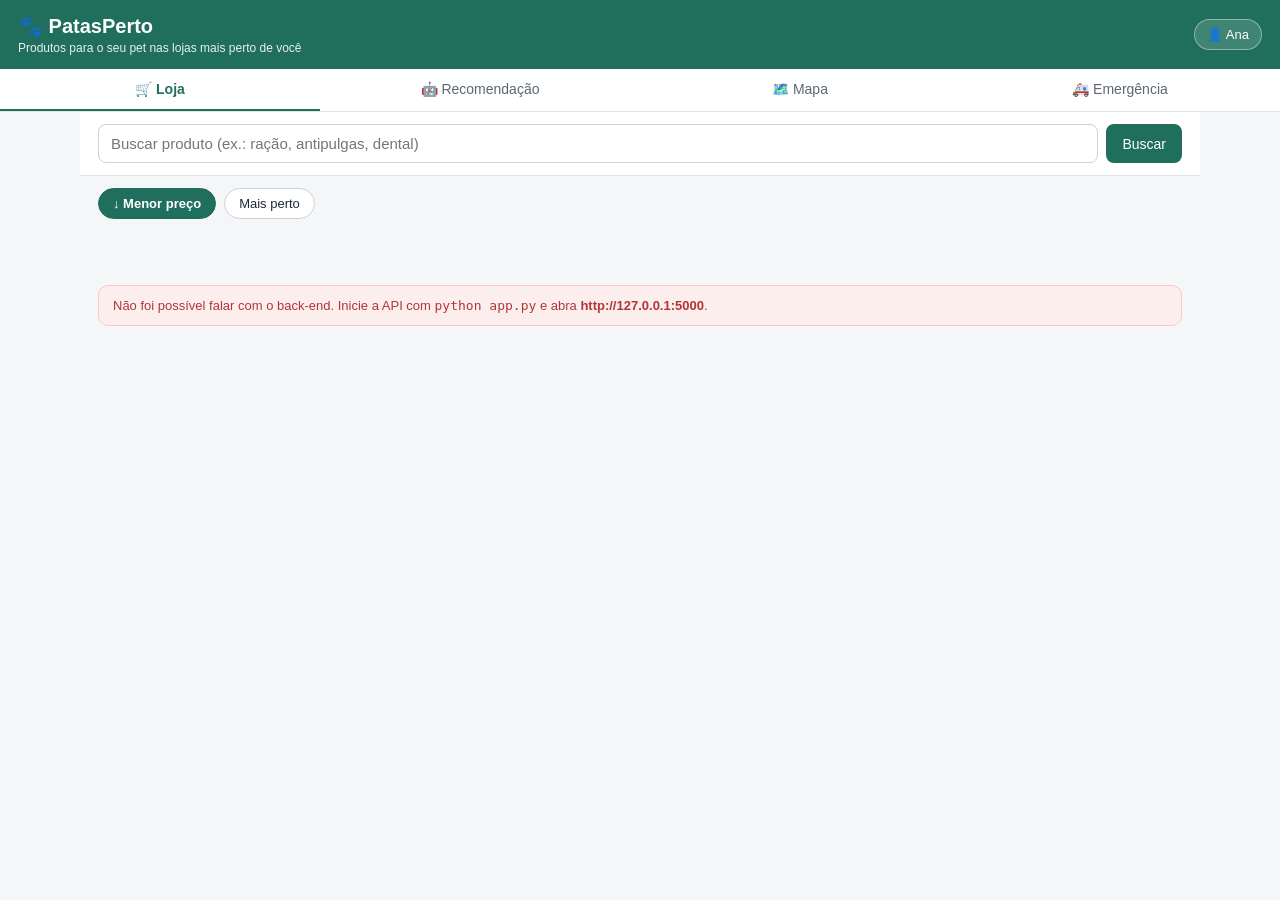
==== static/index.html @ 3a2a1484 "My First Commit" ====
<!DOCTYPE html>
<html lang="pt-BR">
<head>
<meta charset="UTF-8">
<meta name="viewport" content="width=device-width, initial-scale=1.0">
<title>PatasPerto — marketplace de produtos pet</title>
<link rel="stylesheet" href="/static/vendor/leaflet/leaflet.css">
<link rel="stylesheet" href="/static/style.css">
</head>
<body>
<header>
  <div class="header-linha">
    <div>
      <h1 id="logo">🐾 PatasPerto</h1>
      <p>Produtos para o seu pet nas lojas mais perto de você</p>
    </div>
    <button id="btConta" class="conta" title="Minha conta">👤 <span id="contaNome">Perfil</span></button>
  </div>
</header>

<nav class="secoes">
  <button id="navLoja" class="ativo">🛒 Loja</button>
  <button id="navRec">🤖 Recomendação</button>
  <button id="navMapa">🗺️ Mapa</button>
  <button id="navEmg">🚑 Emergência</button>
</nav>

<div id="telaLista">
  <div class="barra">
    <input id="campoBusca" type="text" placeholder="Buscar produto (ex.: ração, antipulgas, dental)" autocomplete="off">
    <button id="botaoBusca">Buscar</button>
  </div>
  <div class="filtros">
    <button class="chip ativo" data-ord="preco">↓ Menor preço</button>
    <button class="chip" data-ord="perto">Mais perto</button>
  </div>
  <p class="info" id="info">Carregando ofertas…</p>
  <div class="grade" id="grade"></div>
</div>

<div id="telaProduto"></div>
<div id="telaEmergencia"></div>
<div id="telaRecomendacao"></div>
<div id="telaPerfil"></div>
<div id="telaMapa"></div>

<div id="toast" class="toast oculto"></div>

<script src="/static/vendor/leaflet/leaflet.js"></script>
<script src="/static/app.js"></script>
</body>
</html>
---- static/vendor/leaflet/leaflet.css ----
.leaflet-image-layer,.leaflet-layer,.leaflet-marker-icon,.leaflet-marker-shadow,.leaflet-pane,.leaflet-pane>canvas,.leaflet-pane>svg,.leaflet-tile,.leaflet-tile-container,.leaflet-zoom-box{position:absolute;left:0;top:0}.leaflet-container{overflow:hidden}.leaflet-marker-icon,.leaflet-marker-shadow,.leaflet-tile{-webkit-user-select:none;-moz-user-select:none;user-select:none;-webkit-user-drag:none}.leaflet-tile::selection{background:0 0}.leaflet-safari .leaflet-tile{image-rendering:-webkit-optimize-contrast}.leaflet-safari .leaflet-tile-container{width:1600px;height:1600px;-webkit-transform-origin:0 0}.leaflet-marker-icon,.leaflet-marker-shadow{display:block}.leaflet-container .leaflet-overlay-pane svg{max-width:none!important;max-height:none!important}.leaflet-container .leaflet-marker-pane img,.leaflet-container .leaflet-shadow-pane img,.leaflet-container .leaflet-tile,.leaflet-container .leaflet-tile-pane img,.leaflet-container img.leaflet-image-layer{max-width:none!important;max-height:none!important;width:auto;padding:0}.leaflet-container img.leaflet-tile{mix-blend-mode:plus-lighter}.leaflet-container.leaflet-touch-zoom{-ms-touch-action:pan-x pan-y;touch-action:pan-x pan-y}.leaflet-container.leaflet-touch-drag{-ms-touch-action:pinch-zoom;touch-action:none;touch-action:pinch-zoom}.leaflet-container.leaflet-touch-drag.leaflet-touch-zoom{-ms-touch-action:none;touch-action:none}.leaflet-container{-webkit-tap-highlight-color:transparent}.leaflet-container a{-webkit-tap-highlight-color:rgba(51,181,229,.4)}.leaflet-tile{filter:inherit;visibility:hidden}.leaflet-tile-loaded{visibility:inherit}.leaflet-zoom-box{width:0;height:0;-moz-box-sizing:border-box;box-sizing:border-box;z-index:800}.leaflet-overlay-pane svg{-moz-user-select:none}.leaflet-pane{z-index:400}.leaflet-tile-pane{z-index:200}.leaflet-overlay-pane{z-index:400}.leaflet-shadow-pane{z-index:500}.leaflet-marker-pane{z-index:600}.leaflet-tooltip-pane{z-index:650}.leaflet-popup-pane{z-index:700}.leaflet-map-pane canvas{z-index:100}.leaflet-map-pane svg{z-index:200}.leaflet-vml-shape{width:1px;height:1px}.lvml{behavior:url(#default#VML);display:inline-block;position:absolute}.leaflet-control{position:relative;z-index:800;pointer-events:visiblePainted;pointer-events:auto}.leaflet-bottom,.leaflet-top{position:absolute;z-index:1000;pointer-events:none}.leaflet-top{top:0}.leaflet-right{right:0}.leaflet-bottom{bottom:0}.leaflet-left{left:0}.leaflet-control{float:left;clear:both}.leaflet-right .leaflet-control{float:right}.leaflet-top .leaflet-control{margin-top:10px}.leaflet-bottom .leaflet-control{margin-bottom:10px}.leaflet-left .leaflet-control{margin-left:10px}.leaflet-right .leaflet-control{margin-right:10px}.leaflet-fade-anim .leaflet-popup{opacity:0;-webkit-transition:opacity .2s linear;-moz-transition:opacity .2s linear;transition:opacity .2s linear}.leaflet-fade-anim .leaflet-map-pane .leaflet-popup{opacity:1}.leaflet-zoom-animated{-webkit-transform-origin:0 0;-ms-transform-origin:0 0;transform-origin:0 0}svg.leaflet-zoom-animated{will-change:transform}.leaflet-zoom-anim .leaflet-zoom-animated{-webkit-transition:-webkit-transform .25s cubic-bezier(0,0,.25,1);-moz-transition:-moz-transform .25s cubic-bezier(0,0,.25,1);transition:transform .25s cubic-bezier(0,0,.25,1)}.leaflet-pan-anim .leaflet-tile,.leaflet-zoom-anim .leaflet-tile{-webkit-transition:none;-moz-transition:none;transition:none}.leaflet-zoom-anim .leaflet-zoom-hide{visibility:hidden}.leaflet-interactive{cursor:pointer}.leaflet-grab{cursor:-webkit-grab;cursor:-moz-grab;cursor:grab}.leaflet-crosshair,.leaflet-crosshair .leaflet-interactive{cursor:crosshair}.leaflet-control,.leaflet-popup-pane{cursor:auto}.leaflet-dragging .leaflet-grab,.leaflet-dragging .leaflet-grab .leaflet-interactive,.leaflet-dragging .leaflet-marker-draggable{cursor:move;cursor:-webkit-grabbing;cursor:-moz-grabbing;cursor:grabbing}.leaflet-image-layer,.leaflet-marker-icon,.leaflet-marker-shadow,.leaflet-pane>svg path,.leaflet-tile-container{pointer-events:none}.leaflet-image-layer.leaflet-interactive,.leaflet-marker-icon.leaflet-interactive,.leaflet-pane>svg path.leaflet-interactive,svg.leaflet-image-layer.leaflet-interactive path{pointer-events:visiblePainted;pointer-events:auto}.leaflet-container{background:#ddd;outline-offset:1px}.leaflet-container a{color:#0078a8}.leaflet-zoom-box{border:2px dotted #38f;background:rgba(255,255,255,.5)}.leaflet-container{font-family:"Helvetica Neue",Arial,Helvetica,sans-serif;font-size:12px;font-size:.75rem;line-height:1.5}.leaflet-bar{box-shadow:0 1px 5px rgba(0,0,0,.65);border-radius:4px}.leaflet-bar a{background-color:#fff;border-bottom:1px solid #ccc;width:26px;height:26px;line-height:26px;display:block;text-align:center;text-decoration:none;color:#000}.leaflet-bar a,.leaflet-control-layers-toggle{background-position:50% 50%;background-repeat:no-repeat;display:block}.leaflet-bar a:focus,.leaflet-bar a:hover{background-color:#f4f4f4}.leaflet-bar a:first-child{border-top-left-radius:4px;border-top-right-radius:4px}.leaflet-bar a:last-child{border-bottom-left-radius:4px;border-bottom-right-radius:4px;border-bottom:none}.leaflet-bar a.leaflet-disabled{cursor:default;background-color:#f4f4f4;color:#bbb}.leaflet-touch .leaflet-bar a{width:30px;height:30px;line-height:30px}.leaflet-touch .leaflet-bar a:first-child{border-top-left-radius:2px;border-top-right-radius:2px}.leaflet-touch .leaflet-bar a:last-child{border-bottom-left-radius:2px;border-bottom-right-radius:2px}.leaflet-control-zoom-in,.leaflet-control-zoom-out{font:bold 18px 'Lucida Console',Monaco,monospace;text-indent:1px}.leaflet-touch .leaflet-control-zoom-in,.leaflet-touch .leaflet-control-zoom-out{font-size:22px}.leaflet-control-layers{box-shadow:0 1px 5px rgba(0,0,0,.4);background:#fff;border-radius:5px}.leaflet-control-layers-toggle{background-image:url(images/layers.png);width:36px;height:36px}.leaflet-retina .leaflet-control-layers-toggle{background-image:url(images/layers-2x.png);background-size:26px 26px}.leaflet-touch .leaflet-control-layers-toggle{width:44px;height:44px}.leaflet-control-layers .leaflet-control-layers-list,.leaflet-control-layers-expanded .leaflet-control-layers-toggle{display:none}.leaflet-control-layers-expanded .leaflet-control-layers-list{display:block;position:relative}.leaflet-control-layers-expanded{padding:6px 10px 6px 6px;color:#333;background:#fff}.leaflet-control-layers-scrollbar{overflow-y:scroll;overflow-x:hidden;padding-right:5px}.leaflet-control-layers-selector{margin-top:2px;position:relative;top:1px}.leaflet-control-layers label{display:block;font-size:13px;font-size:1.08333em}.leaflet-control-layers-separator{height:0;border-top:1px solid #ddd;margin:5px -10px 5px -6px}.leaflet-default-icon-path{background-image:url(images/marker-icon.png)}.leaflet-container .leaflet-control-attribution{background:#fff;background:rgba(255,255,255,.8);margin:0}.leaflet-control-attribution,.leaflet-control-scale-line{padding:0 5px;color:#333;line-height:1.4}.leaflet-control-attribution a{text-decoration:none}.leaflet-control-attribution a:focus,.leaflet-control-attribution a:hover{text-decoration:underline}.leaflet-attribution-flag{display:inline!important;vertical-align:baseline!important;width:1em;height:.6669em}.leaflet-left .leaflet-control-scale{margin-left:5px}.leaflet-bottom .leaflet-control-scale{margin-bottom:5px}.leaflet-control-scale-line{border:2px solid #777;border-top:none;line-height:1.1;padding:2px 5px 1px;white-space:nowrap;-moz-box-sizing:border-box;box-sizing:border-box;background:rgba(255,255,255,.8);text-shadow:1px 1px #fff}.leaflet-control-scale-line:not(:first-child){border-top:2px solid #777;border-bottom:none;margin-top:-2px}.leaflet-control-scale-line:not(:first-child):not(:last-child){border-bottom:2px solid #777}.leaflet-touch .leaflet-bar,.leaflet-touch .leaflet-control-attribution,.leaflet-touch .leaflet-control-layers{box-shadow:none}.leaflet-touch .leaflet-bar,.leaflet-touch .leaflet-control-layers{border:2px solid rgba(0,0,0,.2);background-clip:padding-box}.leaflet-popup{position:absolute;text-align:center;margin-bottom:20px}.leaflet-popup-content-wrapper{padding:1px;text-align:left;border-radius:12px}.leaflet-popup-content{margin:13px 24px 13px 20px;line-height:1.3;font-size:13px;font-size:1.08333em;min-height:1px}.leaflet-popup-content p{margin:17px 0;margin:1.3em 0}.leaflet-popup-tip-container{width:40px;height:20px;position:absolute;left:50%;margin-top:-1px;margin-left:-20px;overflow:hidden;pointer-events:none}.leaflet-popup-tip{width:17px;height:17px;padding:1px;margin:-10px auto 0;pointer-events:auto;-webkit-transform:rotate(45deg);-moz-transform:rotate(45deg);-ms-transform:rotate(45deg);transform:rotate(45deg)}.leaflet-popup-content-wrapper,.leaflet-popup-tip{background:#fff;color:#333;box-shadow:0 3px 14px rgba(0,0,0,.4)}.leaflet-container a.leaflet-popup-close-button{position:absolute;top:0;right:0;border:none;text-align:center;width:24px;height:24px;font:16px/24px Tahoma,Verdana,sans-serif;color:#757575;text-decoration:none;background:0 0}.leaflet-container a.leaflet-popup-close-button:focus,.leaflet-container a.leaflet-popup-close-button:hover{color:#585858}.leaflet-popup-scrolled{overflow:auto}.leaflet-oldie .leaflet-popup-content-wrapper{-ms-zoom:1}.leaflet-oldie .leaflet-popup-tip{width:24px;margin:0 auto}.leaflet-oldie .leaflet-control-layers,.leaflet-oldie .leaflet-control-zoom,.leaflet-oldie .leaflet-popup-content-wrapper,.leaflet-oldie .leaflet-popup-tip{border:1px solid #999}.leaflet-div-icon{background:#fff;border:1px solid #666}.leaflet-tooltip{position:absolute;padding:6px;background-color:#fff;border:1px solid #fff;border-radius:3px;color:#222;white-space:nowrap;-webkit-user-select:none;-moz-user-select:none;-ms-user-select:none;user-select:none;pointer-events:none;box-shadow:0 1px 3px rgba(0,0,0,.4)}.leaflet-tooltip.leaflet-interactive{cursor:pointer;pointer-events:auto}.leaflet-tooltip-bottom:before,.leaflet-tooltip-left:before,.leaflet-tooltip-right:before,.leaflet-tooltip-top:before{position:absolute;pointer-events:none;border:6px solid transparent;background:0 0;content:""}.leaflet-tooltip-bottom{margin-top:6px}.leaflet-tooltip-top{margin-top:-6px}.leaflet-tooltip-bottom:before,.leaflet-tooltip-top:before{left:50%;margin-left:-6px}.leaflet-tooltip-top:before{bottom:0;margin-bottom:-12px;border-top-color:#fff}.leaflet-tooltip-bottom:before{top:0;margin-top:-12px;margin-left:-6px;border-bottom-color:#fff}.leaflet-tooltip-left{margin-left:-6px}.leaflet-tooltip-right{margin-left:6px}.leaflet-tooltip-left:before,.leaflet-tooltip-right:before{top:50%;margin-top:-6px}.leaflet-tooltip-left:before{right:0;margin-right:-12px;border-left-color:#fff}.leaflet-tooltip-right:before{left:0;margin-left:-12px;border-right-color:#fff}@media print{.leaflet-control{-webkit-print-color-adjust:exact;print-color-adjust:exact}}
---- static/style.css ----
* { box-sizing: border-box; }
body { font-family: Arial, Helvetica, sans-serif; margin: 0; color: #1f2a37; background: #f4f6f8; }
header { background: #1f6f5c; color: #fff; padding: 14px 18px; }
header h1 { margin: 0; font-size: 20px; cursor: pointer; }
header p { margin: 3px 0 0; font-size: 12px; opacity: .9; }

.barra { display: flex; gap: 8px; padding: 12px 18px; background: #fff; border-bottom: 1px solid #e2e6ea; }
.barra input { flex: 1; padding: 10px 12px; font-size: 15px; border: 1px solid #c9d1da; border-radius: 8px; }
.barra button { padding: 10px 16px; font-size: 14px; cursor: pointer; background: #1f6f5c; color: #fff; border: none; border-radius: 8px; }
.barra button:hover { background: #185849; }

.filtros { display: flex; gap: 8px; padding: 12px 18px 4px; }
.chip { font-size: 13px; padding: 7px 14px; border-radius: 20px; cursor: pointer; background: #fff; border: 1px solid #c9d1da; color: #1f2a37; }
.chip.ativo { background: #1f6f5c; border-color: #1f6f5c; color: #fff; font-weight: bold; }

.info { padding: 10px 18px 4px; font-size: 13px; color: #5b6774; }

.grade { display: grid; grid-template-columns: repeat(auto-fill, minmax(158px, 1fr)); gap: 12px; padding: 10px 18px 28px; }
.card { background: #fff; border: 1px solid #e2e6ea; border-radius: 10px; overflow: hidden; position: relative; display: flex; flex-direction: column; cursor: pointer; transition: box-shadow .15s; }
.card:hover { box-shadow: 0 3px 10px rgba(0,0,0,.10); }
.imgbox { height: 118px; background: #fff; display: flex; align-items: center; justify-content: center; border-bottom: 1px solid #f0f2f4; }
.imgbox svg { width: 92px; height: 92px; }
.badges { position: absolute; top: 8px; left: 8px; display: flex; flex-direction: column; gap: 4px; }
.badge { font-size: 10px; font-weight: bold; padding: 3px 7px; border-radius: 5px; }
.badge.verde { background: #e3f5ec; color: #12805c; }
.badge.azul  { background: #e4eefb; color: #1c62c4; }
.corpo { padding: 8px 10px 12px; }
.preco { font-size: 17px; font-weight: bold; margin: 0; }
.titulo { font-size: 12px; color: #5b6774; margin: 3px 0 0; line-height: 1.3; min-height: 31px; }
.aval { font-size: 12px; color: #e6a400; margin: 5px 0 0; }
.aval .qtd { color: #9aa4af; }
.entrega { font-size: 11px; color: #3b4652; margin: 4px 0 0; }
.loja { font-size: 11px; color: #8a94a0; margin: 2px 0 0; }
.vazio { padding: 24px 18px; color: #5b6774; font-size: 14px; }

/* ---- Página do produto ---- */
#telaProduto { display: none; padding: 14px 18px 40px; max-width: 640px; margin: 0 auto; }
.voltar { background: none; border: none; color: #1f6f5c; font-size: 14px; cursor: pointer; padding: 6px 0; margin-bottom: 6px; }
.det-img { height: 200px; background: #fff; border: 1px solid #e2e6ea; border-radius: 12px; display: flex; align-items: center; justify-content: center; }
.det-img svg { width: 150px; height: 150px; }
.det-cat { font-size: 12px; color: #8a94a0; margin: 14px 0 0; }
.det-titulo { font-size: 20px; margin: 4px 0 0; }
.det-aval { font-size: 13px; color: #e6a400; margin: 6px 0 0; }
.det-aval .qtd { color: #9aa4af; }
.det-preco { font-size: 28px; font-weight: bold; margin: 10px 0 0; }
.secao { margin-top: 20px; }
.secao h3 { font-size: 14px; margin: 0 0 6px; }
.secao p { font-size: 14px; line-height: 1.5; margin: 0; color: #3b4652; }
.local { font-size: 14px; color: #1f2a37; margin-top: 4px; }

.opcoes { display: grid; grid-template-columns: 1fr 1fr; gap: 12px; margin-top: 18px; }
.opcao { border: 1px solid #e2e6ea; border-radius: 10px; padding: 12px 14px; background: #fff; }
.opcao h4 { margin: 0 0 6px; font-size: 14px; }
.opcao .destaque { font-size: 14px; font-weight: bold; color: #12805c; margin: 0 0 4px; }
.opcao p { font-size: 13px; color: #3b4652; margin: 2px 0 0; line-height: 1.4; }

.acoes { display: flex; flex-direction: column; gap: 8px; margin-top: 20px; }
.acoes button { padding: 13px; font-size: 15px; border-radius: 10px; cursor: pointer; border: none; }
.comprar { background: #1f6f5c; color: #fff; }
.carrinho { background: #eaf3f0; color: #1f6f5c; border: 1px solid #cfe3db !important; }

/* ---- Abas (descrição / características / avaliações) ---- */
.abas { display: flex; gap: 4px; border-bottom: 1px solid #e2e6ea; margin-top: 24px; }
.aba { background: none; border: none; padding: 10px 12px; font-size: 14px; cursor: pointer; color: #5b6774; border-bottom: 2px solid transparent; }
.aba.ativa { color: #1f6f5c; border-bottom-color: #1f6f5c; font-weight: bold; }
.painel { padding-top: 14px; }
.oculto { display: none; }
.tabela { width: 100%; border-collapse: collapse; font-size: 13px; }
.tabela td { padding: 8px 10px; border-bottom: 1px solid #eef1f4; }
.tabela td.rot { color: #5b6774; width: 45%; }
.tabela tr:nth-child(odd) td { background: #f8fafb; }

.resumo-aval { display: flex; align-items: center; gap: 14px; margin-bottom: 10px; }
.resumo-aval .big { font-size: 30px; font-weight: bold; }
.resumo-aval .estr { color: #e6a400; font-size: 15px; }
.resumo-aval small { color: #8a94a0; }
.coment { border-bottom: 1px solid #eef1f4; padding: 12px 0; }
.coment .topo { display: flex; justify-content: space-between; align-items: center; }
.coment .autor { font-weight: bold; font-size: 13px; }
.coment .estrelas { color: #e6a400; font-size: 13px; }
.coment .txt { font-size: 13px; color: #3b4652; margin: 6px 0 0; line-height: 1.4; }

.outras { margin-top: 24px; }
.outras h3 { font-size: 14px; margin: 0 0 8px; }
.oferta-lin { display: flex; align-items: center; gap: 10px; padding: 10px; border: 1px solid #e2e6ea; border-radius: 8px; margin-bottom: 8px; cursor: pointer; background: #fff; }
.oferta-lin:hover { box-shadow: 0 2px 8px rgba(0,0,0,.08); }
.oferta-lin .mini { width: 40px; height: 40px; }
.oferta-lin .ol-nome { flex: 1; font-size: 13px; }
.oferta-lin .ol-preco { font-size: 15px; font-weight: bold; }
.oferta-lin small { color: #8a94a0; font-size: 11px; display: block; }

/* ---- Navegação de seções ---- */
nav.secoes { display: flex; background: #fff; border-bottom: 1px solid #e2e6ea; }
nav.secoes button { flex: 1; padding: 12px; font-size: 14px; background: none; border: none; cursor: pointer; color: #5b6774; border-bottom: 2px solid transparent; }
nav.secoes button.ativo { color: #1f6f5c; font-weight: bold; border-bottom-color: #1f6f5c; }

/* ---- Emergência ---- */
#telaEmergencia { display: none; padding: 16px 18px 40px; max-width: 640px; margin: 0 auto; }
.aviso { background: #fff4e5; border: 1px solid #f6d9a8; color: #8a5a12; border-radius: 10px; padding: 12px 14px; font-size: 13px; line-height: 1.45; }
.emg-h3 { font-size: 15px; margin: 22px 0 10px; }
.sos-card { background: #fdeeee; border: 1px solid #f3c9c9; border-radius: 12px; padding: 16px; margin-top: 16px; }
.sos-card h3 { margin: 0 0 6px; color: #b23636; font-size: 16px; }
.sos-card > p { margin: 0 0 12px; font-size: 13px; color: #7a3b3b; }
.btn-sos { width: 100%; padding: 14px; background: #d64545; color: #fff; border: none; border-radius: 10px; font-size: 15px; font-weight: bold; cursor: pointer; }
.btn-sos:hover { background: #c23a3a; }
.btn-sec { width: 100%; padding: 12px; background: #fff; color: #1f6f5c; border: 1px solid #cfe3db; border-radius: 10px; font-size: 14px; cursor: pointer; margin-top: 8px; }
.sit-lista { display: flex; flex-direction: column; gap: 8px; }
.sit-item { display: flex; align-items: center; gap: 12px; padding: 12px 14px; background: #fff; border: 1px solid #e2e6ea; border-radius: 10px; cursor: pointer; }
.sit-item:hover { box-shadow: 0 2px 8px rgba(0,0,0,.08); }
.sit-item .ic { font-size: 22px; }
.sit-item .nm { font-size: 14px; font-weight: bold; }
.passos { padding: 0; margin: 14px 0 0; list-style: none; counter-reset: step; }
.passos li { position: relative; padding: 10px 0 10px 34px; border-bottom: 1px solid #eef1f4; font-size: 14px; color: #3b4652; line-height: 1.45; }
.passos li::before { counter-increment: step; content: counter(step); position: absolute; left: 0; top: 10px; width: 22px; height: 22px; background: #1f6f5c; color: #fff; border-radius: 50%; text-align: center; font-size: 12px; line-height: 22px; font-weight: bold; }
.alerta-passo { background: #fff4e5; border-left: 3px solid #e0a53c; padding: 8px 10px; font-size: 13px; color: #8a5a12; margin-top: 14px; border-radius: 4px; line-height: 1.4; }
.rotulo { font-size: 13px; font-weight: bold; margin-top: 14px; display: block; }
.campo { width: 100%; padding: 10px 12px; font-size: 14px; border: 1px solid #c9d1da; border-radius: 8px; margin-top: 6px; font-family: inherit; }
.clinica { display: flex; align-items: center; gap: 12px; padding: 12px 14px; background: #fff; border: 1px solid #e2e6ea; border-radius: 10px; margin-bottom: 8px; }
.clinica .cl-info { flex: 1; }
.clinica .cl-nome { font-size: 14px; font-weight: bold; }
.clinica small { color: #8a94a0; font-size: 12px; display: block; }
.tag24 { font-size: 10px; font-weight: bold; background: #e3f5ec; color: #12805c; padding: 3px 7px; border-radius: 5px; }
.confirma { text-align: center; padding: 18px 0 6px; }
.confirma .check { font-size: 44px; }
.confirma h3 { margin: 8px 0 6px; }

/* ---- Responsividade ---- */
@media (min-width: 900px) { #telaLista { max-width: 1120px; margin: 0 auto; } }
@media (max-width: 560px) {
  .opcoes { grid-template-columns: 1fr; }
  .det-img { height: 170px; }
  .det-img svg { width: 120px; height: 120px; }
}
@media (max-width: 400px) {
  header { padding: 12px 14px; }
  .grade { grid-template-columns: repeat(2, 1fr); padding: 10px 12px 28px; gap: 10px; }
  .barra, .filtros, .info { padding-left: 12px; padding-right: 12px; }
  .imgbox svg { width: 74px; height: 74px; }
  .titulo { min-height: 0; }
  #telaProduto { padding: 14px 12px 40px; }
  .det-titulo { font-size: 18px; }
  .det-preco { font-size: 24px; }
  .abas { overflow-x: auto; }
}

/* ---- Cabeçalho com conta ---- */
.header-linha { display: flex; justify-content: space-between; align-items: center; gap: 12px; }
.conta { background: rgba(255,255,255,.15); color: #fff; border: 1px solid rgba(255,255,255,.4); border-radius: 20px; padding: 7px 12px; font-size: 13px; cursor: pointer; white-space: nowrap; }
.conta:hover { background: rgba(255,255,255,.25); }

/* ---- Recomendação / Perfil ---- */
#telaRecomendacao, #telaPerfil { display: none; padding: 16px 18px 40px; max-width: 640px; margin: 0 auto; }
.form-grid { display: grid; grid-template-columns: 1fr 1fr; gap: 0 14px; }
@media (max-width: 560px) { .form-grid { grid-template-columns: 1fr; } }
.btn-prim { width: 100%; padding: 13px; background: #1f6f5c; color: #fff; border: none; border-radius: 10px; font-size: 15px; font-weight: bold; cursor: pointer; margin-top: 18px; }
.btn-prim:hover { background: #185849; }
.btn-prim:disabled { opacity: .6; cursor: wait; }

.bloco { background: #fff; border: 1px solid #e2e6ea; border-radius: 12px; padding: 14px 16px; margin-top: 16px; }
.bloco h3 { margin: 0 0 4px; font-size: 15px; display: flex; align-items: center; gap: 8px; }
.bloco .origem { font-size: 11px; color: #8a94a0; margin: 0 0 12px; }
.rot-ia { font-size: 10px; font-weight: bold; padding: 3px 8px; border-radius: 5px; background: #ede6fb; color: #5b34b1; }
.rot-db { font-size: 10px; font-weight: bold; padding: 3px 8px; border-radius: 5px; background: #e4eefb; color: #1c62c4; }
.resultado { display: flex; align-items: center; gap: 14px; }
.resultado .big { font-size: 20px; font-weight: bold; color: #1f6f5c; }
.resultado .conf { font-size: 13px; color: #5b6774; }
.barras { margin-top: 12px; }
.barra-prob { display: grid; grid-template-columns: 150px 1fr 44px; align-items: center; gap: 8px; font-size: 12px; margin: 4px 0; }
.barra-prob .trilho { height: 10px; background: #eef1f4; border-radius: 5px; overflow: hidden; }
.barra-prob .fill { height: 100%; background: #9b7fd6; border-radius: 5px; }
.barra-prob.top .fill { background: #1f6f5c; }
.barra-prob .pct { text-align: right; color: #5b6774; }
.explica { font-size: 12px; color: #5b6774; margin: 12px 0 0; line-height: 1.45; }
.aviso-erro { background: #fdeeee; border: 1px solid #f3c9c9; color: #b23636; border-radius: 10px; padding: 12px 14px; font-size: 13px; margin-top: 12px; }
.rodape-modelo { font-size: 12px; color: #8a94a0; margin-top: 16px; text-align: center; }
.vazio-clin { font-size: 13px; color: #5b6774; }

/* ---- Perfil ---- */
.foto-perfil { width: 72px; height: 72px; border-radius: 50%; background: #eaf3f0; display: flex; align-items: center; justify-content: center; font-size: 34px; margin: 0 auto 6px; border: 2px solid #cfe3db; }
.perfil-topo { text-align: center; margin-bottom: 8px; }
.perfil-topo p { margin: 0; font-size: 13px; color: #5b6774; }

/* ---- Toast ---- */
.toast { position: fixed; left: 50%; bottom: 24px; transform: translateX(-50%); background: #1f2a37; color: #fff; padding: 12px 18px; border-radius: 10px; font-size: 14px; box-shadow: 0 4px 14px rgba(0,0,0,.25); z-index: 50; max-width: 90vw; text-align: center; }

/* ---- Mapa (Leaflet) ---- */
#telaMapa { display: none; padding: 16px 18px 40px; max-width: 760px; margin: 0 auto; }
.mapa { height: 360px; border-radius: 12px; border: 1px solid #e2e6ea; background: #e9eef2; margin-top: 12px; z-index: 0; }
.mapa.compacto { height: 260px; }
.mapa.sem-tiles { background: repeating-linear-gradient(0deg, #eef1f4 0 1px, transparent 1px 40px), repeating-linear-gradient(90deg, #eef1f4 0 1px, #f7f9fa 1px 40px); }
.mapa.sem-tiles::after { content: "Sem internet: mapa esquemático (posições reais, sem ruas)"; position: absolute; left: 8px; bottom: 8px; z-index: 400; font-size: 11px; background: rgba(255,255,255,.9); padding: 4px 8px; border-radius: 6px; color: #5b6774; }
.pin { display: flex; align-items: center; justify-content: center; width: 34px; height: 34px; border-radius: 50%; background: #fff; border: 2px solid #1f6f5c; font-size: 17px; box-shadow: 0 2px 6px rgba(0,0,0,.25); }
.pin.voce { border-color: #1c62c4; background: #e4eefb; }
.pin.fechada { border-color: #c9d1da; opacity: .7; filter: grayscale(.6); }
.pin.destaque { border-color: #d64545; transform: scale(1.15); }
.leaflet-popup-content { font-size: 13px; line-height: 1.45; margin: 10px 12px; }
.leaflet-popup-content b { font-size: 14px; }
.leaflet-popup-content a { color: #1f6f5c; font-weight: bold; }
.mapa-filtros { display: flex; gap: 8px; flex-wrap: wrap; align-items: flex-end; }
.mapa-filtros > div { flex: 1; min-width: 140px; }
.mapa-filtros .campo { margin-top: 4px; }
.leg { display: flex; gap: 14px; font-size: 12px; color: #5b6774; margin-top: 8px; flex-wrap: wrap; }
.leg span::before { content: ""; display: inline-block; width: 10px; height: 10px; border-radius: 50%; margin-right: 5px; vertical-align: middle; border: 2px solid; }
.leg .l-voce::before { border-color: #1c62c4; background: #e4eefb; }
.leg .l-aberta::before { border-color: #1f6f5c; background: #fff; }
.leg .l-fechada::before { border-color: #c9d1da; background: #f4f6f8; }
.clinica.sel { border-color: #1f6f5c; box-shadow: 0 0 0 2px #cfe3db; }
.clinica.fechada-lin { opacity: .65; }
.tagoff { font-size: 10px; font-weight: bold; background: #f0f2f4; color: #8a94a0; padding: 3px 7px; border-radius: 5px; }
@media (max-width: 400px) { nav.secoes button { font-size: 12px; padding: 10px 4px; } }
.leg .l-anel::before { border-color: #1c62c4; border-style: dashed; background: transparent; }
.rot-ok { font-size: 10px; font-weight: bold; padding: 3px 8px; border-radius: 5px; background: #e3f5ec; color: #12805c; }
.rot-demo { font-size: 10px; font-weight: bold; padding: 3px 8px; border-radius: 5px; background: #fff4e5; color: #8a5a12; }
.bloco.loc .mapa-filtros { margin-top: 4px; }
.bloco.loc .btn-sec { padding: 10px 12px; font-size: 13px; }
.bloco.loc .mapa-filtros { align-items: stretch; }
.bloco.loc .btn-sec { width: auto; margin-top: 0; white-space: nowrap; }
.bloco.loc .campo { width: auto; flex: 1; min-width: 0; margin-top: 0; }
.bloco.loc .grupo-end { display: flex; gap: 6px; flex: 1 1 260px; min-width: 0; }
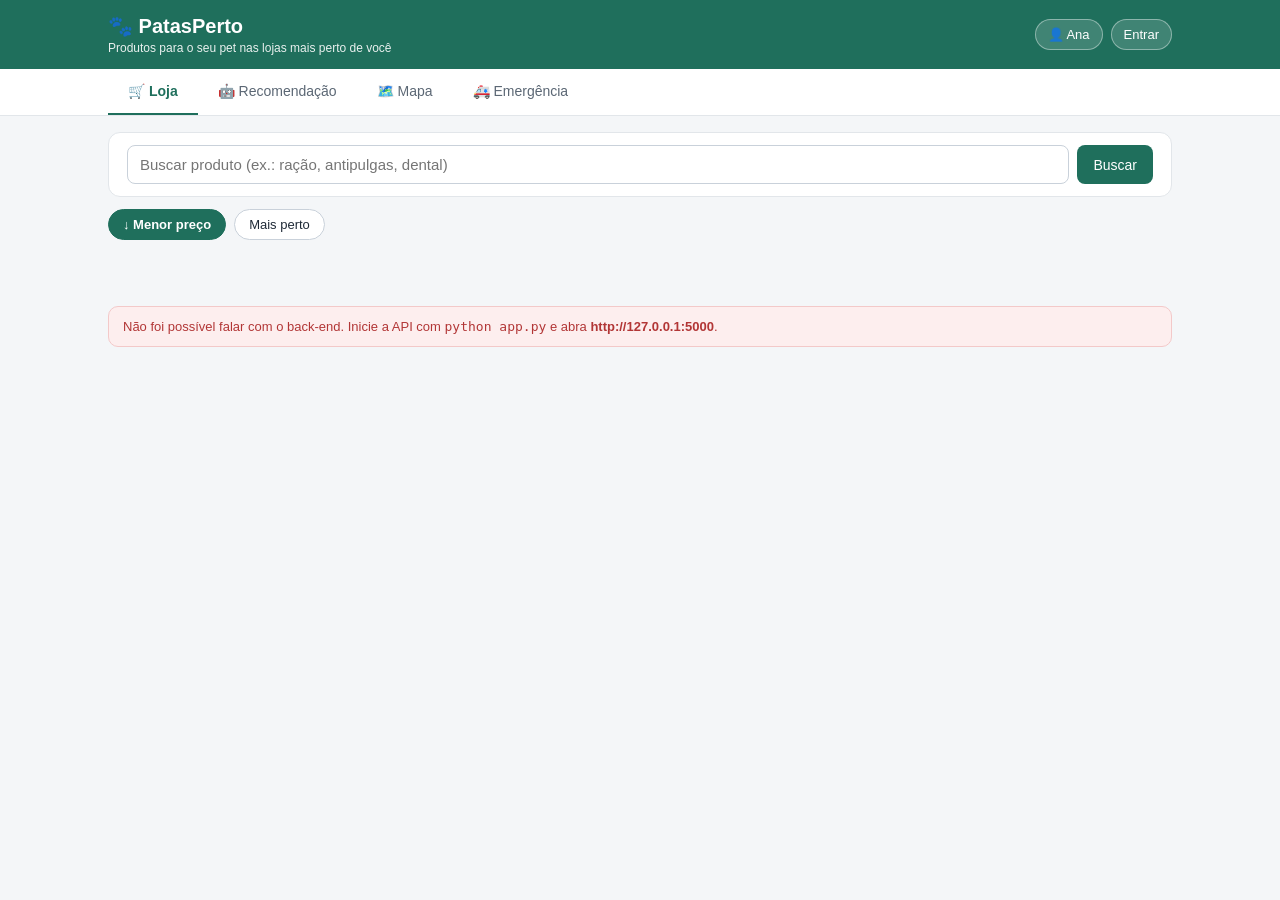
==== commit af003ed4: "Alterações dia 06/10. Impementações de estilização e correçãou" ====
--- a/static/index.html
+++ b/static/index.html
@@ -7,14 +7,17 @@
 <link rel="stylesheet" href="/static/vendor/leaflet/leaflet.css">
 <link rel="stylesheet" href="/static/style.css">
 </head>
-<body>
+<body data-modo="anon">
 <header>
   <div class="header-linha">
     <div>
       <h1 id="logo">🐾 PatasPerto</h1>
-      <p>Produtos para o seu pet nas lojas mais perto de você</p>
+      <p id="subtitulo">Produtos para o seu pet nas lojas mais perto de você</p>
     </div>
-    <button id="btConta" class="conta" title="Minha conta">👤 <span id="contaNome">Perfil</span></button>
+    <div class="header-acoes">
+      <button id="btConta" class="conta" title="Minha conta">👤 <span id="contaNome">Perfil</span></button>
+      <button id="btSair" class="conta" title="Entrar / sair da conta">Entrar</button>
+    </div>
   </div>
 </header>
 
@@ -43,6 +46,8 @@
 <div id="telaRecomendacao"></div>
 <div id="telaPerfil"></div>
 <div id="telaMapa"></div>
+<div id="telaLogin"></div>
+<div id="telaPainel"></div>
 
 <div id="toast" class="toast oculto"></div>
 
--- a/static/style.css
+++ b/static/style.css
@@ -125,7 +125,9 @@
 .confirma h3 { margin: 8px 0 6px; }
 
 /* ---- Responsividade ---- */
-@media (min-width: 900px) { #telaLista { max-width: 1120px; margin: 0 auto; } }
+/* Rede de segurança contra estouro horizontal (Leaflet já protege suas imagens com !important) */
+img, svg, video, canvas, iframe { max-width: 100%; }
+.barra input { min-width: 0; }
 @media (max-width: 560px) {
   .opcoes { grid-template-columns: 1fr; }
   .det-img { height: 170px; }
@@ -217,3 +219,102 @@
 .bloco.loc .btn-sec { width: auto; margin-top: 0; white-space: nowrap; }
 .bloco.loc .campo { width: auto; flex: 1; min-width: 0; margin-top: 0; }
 .bloco.loc .grupo-end { display: flex; gap: 6px; flex: 1 1 260px; min-width: 0; }
+
+/* ---- Modos da interface (body[data-modo]: anon · visitante · cliente · clinica) ---- */
+.header-acoes { display: flex; gap: 8px; align-items: center; }
+body[data-modo="anon"] nav.secoes, body[data-modo="anon"] .header-acoes { display: none; }
+body[data-modo="anon"] #telaLista { display: none; }      /* evita "piscar" a loja antes da tela de login */
+body[data-modo="clinica"] nav.secoes { display: none; }
+body[data-modo="clinica"] header { background: #2f3d73; }  /* visão da clínica: outra identidade visual */
+
+/* ---- Login / cadastro ---- */
+#telaLogin { display: none; padding: 20px 18px 40px; max-width: 640px; margin: 0 auto; }
+.auth-topo { text-align: center; }
+.auth-logo { width: 64px; height: 64px; margin: 0 auto 8px; border-radius: 50%; background: #eaf3f0; border: 2px solid #cfe3db; display: flex; align-items: center; justify-content: center; font-size: 32px; }
+.auth-topo h2 { margin: 0; font-size: 20px; }
+.auth-topo p { margin: 4px 0 0; font-size: 14px; color: #5b6774; }
+.auth-abas { margin-top: 16px; }
+.tipo-conta { display: grid; grid-template-columns: 1fr 1fr; gap: 10px; margin-top: 16px; }
+.tipo-op { display: flex; flex-direction: column; align-items: center; gap: 2px; padding: 14px 10px; background: #fff; border: 2px solid #e2e6ea; border-radius: 12px; cursor: pointer; font-family: inherit; color: #1f2a37; }
+.tipo-op .ic { font-size: 28px; }
+.tipo-op b { font-size: 14px; }
+.tipo-op small { font-size: 12px; color: #5b6774; text-align: center; }
+.tipo-op.ativo { border-color: #1f6f5c; background: #eaf3f0; }
+.tipo-op[data-tipo="clinica"].ativo { border-color: #2f3d73; background: #eceffa; }
+.aviso.lgpd { margin-top: 14px; }
+.campo-acao { display: flex; gap: 6px; margin-top: 6px; }
+.campo-acao .campo { margin-top: 0; flex: 1; min-width: 0; }
+.campo-acao .btn-sec { width: auto; margin-top: 0; padding: 0 12px; }
+.campo[readonly] { background: #f4f6f8; color: #5b6774; }
+.chk { display: inline-flex; align-items: center; gap: 6px; font-size: 13px; margin-top: 10px; cursor: pointer; }
+.chk-grupo { display: flex; flex-wrap: wrap; gap: 4px 14px; }
+.demo-contas .btn-sec { text-align: left; }
+.link-demo { display: block; margin: 18px auto 0; background: none; border: none; color: #1f6f5c; font-size: 14px; cursor: pointer; text-decoration: underline; }
+
+/* ---- Painel da clínica (indicadores agregados) ---- */
+#telaPainel { display: none; padding: 16px 18px 40px; max-width: 760px; margin: 0 auto; }
+.kpis { display: grid; grid-template-columns: repeat(2, 1fr); gap: 10px; margin-top: 16px; }
+.kpi { background: #fff; border: 1px solid #e2e6ea; border-radius: 12px; padding: 12px 14px; display: flex; flex-direction: column; }
+.kpi-ic { font-size: 18px; }
+.kpi-v { font-size: 20px; font-weight: bold; color: #2f3d73; margin-top: 4px; }
+.kpi-r { font-size: 12px; color: #5b6774; }
+.painel-grid { display: grid; grid-template-columns: minmax(0, 1fr); gap: 0 16px; }
+.sub-tit { font-size: 13px; font-weight: bold; margin: 14px 0 4px; }
+.hbar { display: grid; grid-template-columns: minmax(0, 1.3fr) minmax(0, 1fr) auto; align-items: center; gap: 8px; font-size: 12px; margin: 6px 0; }
+.hbar .hb-rot { line-height: 1.25; }
+.hbar .hb-rot small { display: block; color: #8a94a0; font-size: 11px; }
+.hbar .trilho { height: 10px; background: #eef1f4; border-radius: 5px; overflow: hidden; }
+.hbar .fill { height: 100%; background: #8e9bd1; border-radius: 5px; }
+.hbar.top .fill { background: #2f3d73; }
+.hbar .hb-val { color: #3b4652; white-space: nowrap; text-align: right; }
+.afin { font-size: 10px; font-weight: bold; padding: 2px 6px; border-radius: 5px; background: #f0f2f4; color: #5b6774; margin-left: 4px; }
+.afin.alta { background: #e3f5ec; color: #12805c; }
+.filtros.periodo { padding: 4px 0 8px; }
+.colunas { display: flex; align-items: flex-end; gap: 6px; height: 170px; padding-top: 18px; border-bottom: 1px solid #e2e6ea; }
+.col { flex: 1; min-width: 0; height: 100%; display: flex; flex-direction: column; justify-content: flex-end; align-items: center; position: relative; }
+.col-b { width: 100%; max-width: 46px; background: #8e9bd1; border-radius: 5px 5px 0 0; min-height: 2px; }
+.col:last-child .col-b { background: #2f3d73; }
+.col-v { font-size: 11px; color: #3b4652; margin-bottom: 3px; }
+.col-r { position: absolute; bottom: -18px; font-size: 10px; color: #8a94a0; white-space: nowrap; }
+.colunas + .origem { margin-top: 24px !important; }
+.tag-esp { font-size: 11px; font-weight: bold; padding: 3px 8px; border-radius: 5px; background: #eceffa; color: #2f3d73; }
+@media (min-width: 560px) { .kpis { grid-template-columns: repeat(3, 1fr); } }
+
+/* ---- Desktop / telas largas (≥ 900px) ----
+   Faixa central de 1100px (conteúdo útil de 1064px + 18px de respiro de cada lado),
+   compartilhada por cabeçalho, abas e telas. Nada aqui afeta o layout mobile. */
+@media (min-width: 900px) {
+  .header-linha { max-width: 1064px; margin: 0 auto; }
+  nav.secoes { padding: 0 max(18px, calc((100% - 1064px) / 2)); }
+  nav.secoes button { flex: 0 0 auto; padding: 14px 20px; }
+
+  #telaLista, #telaRecomendacao, #telaPerfil, #telaMapa, #telaPainel { max-width: 1100px; margin: 0 auto; }
+
+  /* Painel da clínica: 6 indicadores numa linha e cartões em duas colunas */
+  .kpis { grid-template-columns: repeat(6, 1fr); }
+  .painel-grid { grid-template-columns: repeat(2, minmax(0, 1fr)); align-items: start; }
+  #telaProduto, #telaEmergencia { max-width: 760px; }   /* telas de leitura: coluna confortável */
+  #telaLista { padding-top: 16px; }
+
+  /* Loja: busca como cartão e grade com mais colunas (5 a 6) */
+  .barra { margin: 0 18px; border: 1px solid #e2e6ea; border-radius: 12px; }
+  .grade { grid-template-columns: repeat(auto-fill, minmax(160px, 1fr)); gap: 16px; }
+  .imgbox { height: 130px; }
+
+  /* Recomendação: formulário em uma linha; resultado da IA ao lado das clínicas */
+  #telaRecomendacao .form-grid { grid-template-columns: repeat(4, 1fr); }
+  #resRec { display: grid; grid-template-columns: minmax(0, 5fr) minmax(0, 7fr); gap: 0 20px; align-items: start; }
+  #resRec > :not(.bloco) { grid-column: 1 / -1; }
+  #resRec .resultado { flex-wrap: wrap; gap: 4px 14px; }
+  #resRec .resultado .conf { white-space: nowrap; }
+
+  /* Mapa: mais alto e lista de clínicas em duas colunas */
+  #telaMapa .mapa:not(.compacto) { height: 480px; }
+  #mapaLista { display: grid; grid-template-columns: repeat(2, minmax(0, 1fr)); column-gap: 12px; }
+  #mapaLista > :not(.clinica) { grid-column: 1 / -1; }
+
+  /* Perfil: blocos Tutor e Pet lado a lado; localização e histórico em largura total */
+  #telaPerfil > .bloco:not(#blocoHist):not(.loc) { display: inline-block; vertical-align: top; width: calc(50% - 8px); }
+  #telaPerfil > .bloco:not(#blocoHist):not(.loc) + .bloco:not(#blocoHist):not(.loc) { margin-left: 16px; }
+  #telaPerfil > .btn-prim { display: block; width: auto; min-width: 260px; margin-left: auto; }
+}
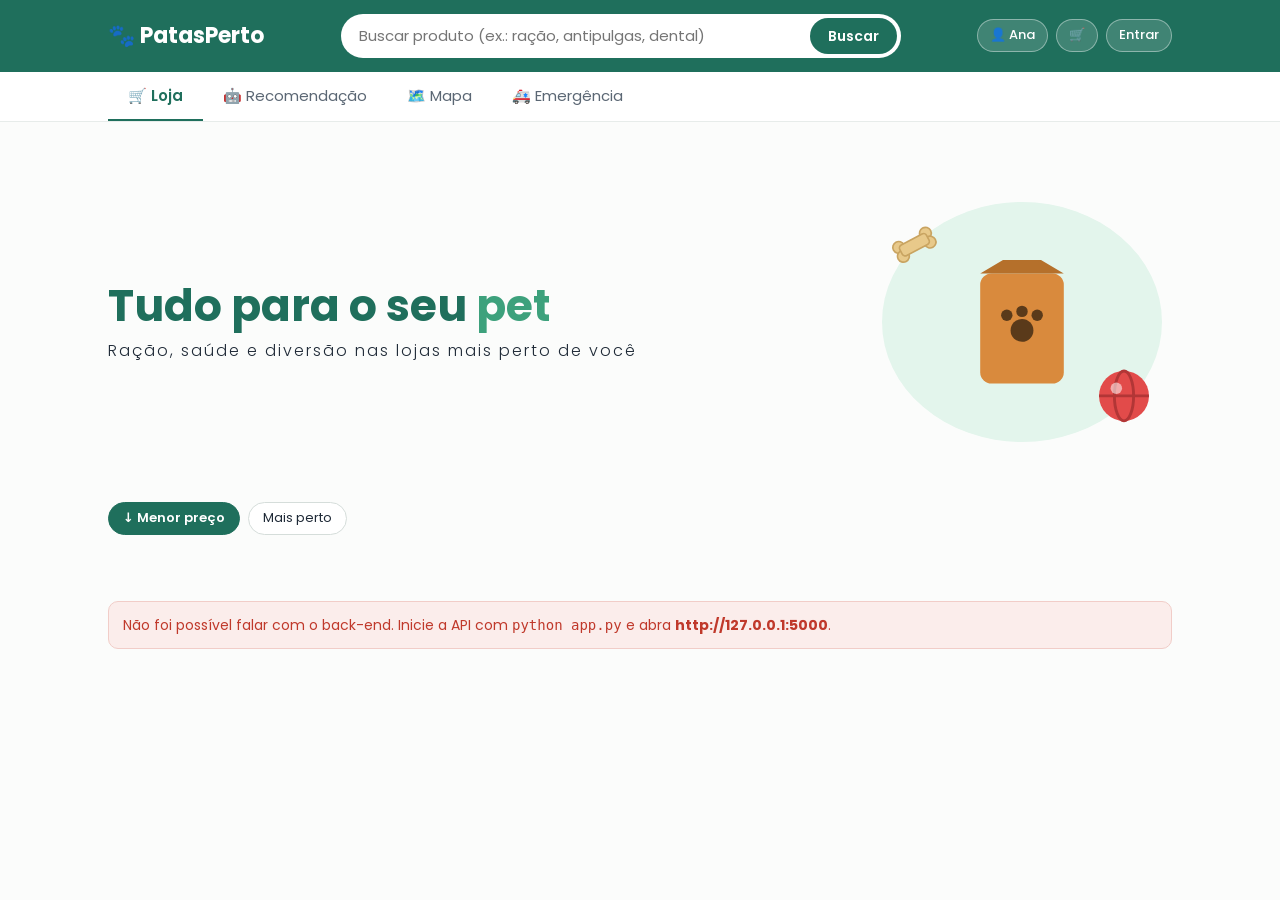
==== commit 2254fef6: "Cabeçalho em 3 zonas, hero da Loja e correções de contraste - Busca no centro do cabeçalho, botão de" ====
--- a/static/index.html
+++ b/static/index.html
@@ -10,12 +10,17 @@
 <body data-modo="anon">
 <header>
   <div class="header-linha">
-    <div>
+    <div class="header-logo">
       <h1 id="logo">🐾 PatasPerto</h1>
       <p id="subtitulo">Produtos para o seu pet nas lojas mais perto de você</p>
     </div>
+    <div class="busca-topo" role="search">
+      <input id="campoBusca" type="text" placeholder="Buscar produto (ex.: ração, antipulgas, dental)" autocomplete="off" aria-label="Buscar produto">
+      <button id="botaoBusca">Buscar</button>
+    </div>
     <div class="header-acoes">
       <button id="btConta" class="conta" title="Minha conta">👤 <span id="contaNome">Perfil</span></button>
+      <button id="btCarrinhoTopo" class="conta conta-icone" title="Carrinho" aria-label="Carrinho">🛒<span id="qtdCarrinho" class="qtd" hidden>0</span></button>
       <button id="btSair" class="conta" title="Entrar / sair da conta">Entrar</button>
     </div>
   </div>
@@ -29,10 +34,13 @@
 </nav>
 
 <div id="telaLista">
-  <div class="barra">
-    <input id="campoBusca" type="text" placeholder="Buscar produto (ex.: ração, antipulgas, dental)" autocomplete="off">
-    <button id="botaoBusca">Buscar</button>
-  </div>
+  <section class="hero">
+    <div class="hero-texto">
+      <h2 class="titulo-hero"><span class="t1">Tudo para o seu</span> <span class="t2">pet</span>
+        <span class="apoio">Ração, saúde e diversão nas lojas mais perto de você</span></h2>
+    </div>
+    <div class="hero-arte" id="heroArte" aria-hidden="true"></div>
+  </section>
   <div class="filtros">
     <button class="chip ativo" data-ord="preco">↓ Menor preço</button>
     <button class="chip" data-ord="perto">Mais perto</button>
--- a/static/style.css
+++ b/static/style.css
@@ -1,133 +1,192 @@
+/* =====================================================================
+   PatasPerto — estilos. Segue o DESIGN.md (cores só via variáveis abaixo).
+   ===================================================================== */
+
+/* ---- Fonte: Poppins local (static/vendor/poppins, licença OFL) — funciona offline ---- */
+@font-face { font-family: "Poppins"; font-style: normal; font-weight: 300; font-display: swap; src: url("vendor/poppins/poppins-latin-300-normal.woff2") format("woff2"); }
+@font-face { font-family: "Poppins"; font-style: normal; font-weight: 400; font-display: swap; src: url("vendor/poppins/poppins-latin-400-normal.woff2") format("woff2"); }
+@font-face { font-family: "Poppins"; font-style: normal; font-weight: 500; font-display: swap; src: url("vendor/poppins/poppins-latin-500-normal.woff2") format("woff2"); }
+@font-face { font-family: "Poppins"; font-style: normal; font-weight: 600; font-display: swap; src: url("vendor/poppins/poppins-latin-600-normal.woff2") format("woff2"); }
+@font-face { font-family: "Poppins"; font-style: normal; font-weight: 700; font-display: swap; src: url("vendor/poppins/poppins-latin-700-normal.woff2") format("woff2"); }
+
+/* ---- Tokens (DESIGN.md) ---- */
+:root {
+  /* paleta principal */
+  --verde-escuro: #1F6F5C;   /* títulos, botões primários */
+  --verde-medio:  #3DA17C;   /* hover, ícones, destaques */
+  --verde-claro:  #E3F5EC;   /* fundos suaves, badges */
+  --verde-hover:  #185849;   /* hover de botões com texto branco (contraste AA) */
+  --fundo:        #FBFCFB;   /* fundo geral */
+  --superficie:   #FFFFFF;   /* cards */
+  --texto:        #1F2A37;
+  --texto-suave:  #5B6774;
+  --borda:        #E7ECEA;
+  --texto-inverso: #FFFFFF;  /* texto sobre verde / erro */
+  /* erro e alerta (discretos) */
+  --erro:   #C0392B;
+  --alerta: #B26A00;         /* avisos, estrelas de avaliação, etiqueta "banco" */
+
+  /* tons derivados da paleta (mesma matiz, só mais claros/escuros) */
+  --verde-borda:   #C9E6D7;  /* borda de elementos verde-claro */
+  --borda-campo:   #D5DDDA;  /* contorno de campos de formulário (um pouco mais visível que --borda) */
+  --erro-claro:    #FBEDEB;
+  --erro-borda:    #F1CDC8;
+  --alerta-claro:  #FBF2E3;
+  --alerta-borda:  #EED8B3;
+  --alerta-texto:  #8A5A12;  /* texto sobre --alerta-claro (contraste AA) */
+  /* modo clínica: identidade própria, ainda verde (verde-petróleo) */
+  --petroleo:       #164B47;
+  --petroleo-medio: #6E9C96;
+  --petroleo-claro: #E2EEEC;
+
+  /* tipografia */
+  --fonte: "Poppins", system-ui, -apple-system, "Segoe UI", Roboto, Arial, sans-serif;
+}
+
 * { box-sizing: border-box; }
-body { font-family: Arial, Helvetica, sans-serif; margin: 0; color: #1f2a37; background: #f4f6f8; }
-header { background: #1f6f5c; color: #fff; padding: 14px 18px; }
-header h1 { margin: 0; font-size: 20px; cursor: pointer; }
+body { font-family: var(--fonte); font-size: 15px; line-height: 1.6; margin: 0; color: var(--texto); background: var(--fundo); }
+button, input, select, textarea { font-family: inherit; line-height: 1.3; }
+h1, h2, h3, h4 { line-height: 1.25; }
+header { background: var(--verde-escuro); color: var(--texto-inverso); padding: 14px 18px; }
+header h1 { margin: 0; font-size: 22px; font-weight: 700; cursor: pointer; white-space: nowrap; }
+body:not([data-modo="clinica"]) #subtitulo { display: none; }   /* fora da clínica, o hero da Loja faz esse papel */
 header p { margin: 3px 0 0; font-size: 12px; opacity: .9; }
 
-.barra { display: flex; gap: 8px; padding: 12px 18px; background: #fff; border-bottom: 1px solid #e2e6ea; }
-.barra input { flex: 1; padding: 10px 12px; font-size: 15px; border: 1px solid #c9d1da; border-radius: 8px; }
-.barra button { padding: 10px 16px; font-size: 14px; cursor: pointer; background: #1f6f5c; color: #fff; border: none; border-radius: 8px; }
-.barra button:hover { background: #185849; }
+/* busca: zona central do cabeçalho */
+.busca-topo { display: flex; gap: 4px; padding: 4px; background: var(--superficie); border-radius: 999px; }
+.busca-topo input { flex: 1; min-width: 0; padding: 8px 14px; font-size: 15px; border: none; border-radius: 999px; background: transparent; color: var(--texto); }
+.busca-topo input:focus { outline: 2px solid var(--verde-medio); outline-offset: 0; }
+.busca-topo button { padding: 8px 18px; font-size: 14px; font-weight: 600; cursor: pointer; background: var(--verde-escuro); color: var(--texto-inverso); border: none; border-radius: 999px; }
+.busca-topo button:hover { background: var(--verde-hover); }
+
+/* hero da Loja: contraste de peso no título + arte com as ilustrações dos produtos */
+.hero { display: grid; grid-template-columns: minmax(0, 1fr) auto; align-items: center; gap: 24px; padding: 48px 18px 36px; }
+.hero-arte { position: relative; width: 240px; height: 200px; }
+.hero-arte::before { content: ""; position: absolute; inset: 0 10px; border-radius: 50%; background: var(--verde-claro); }
+.hero-arte .ha { position: absolute; display: block; }
+.hero-arte .ha svg { width: 100%; height: 100%; display: block; }
+.ha-1 { width: 150px; height: 150px; left: 45px; top: 20px; }
+.ha-2 { width: 80px; height: 80px; right: 0; bottom: 0; }
+.ha-3 { width: 70px; height: 70px; left: 0; top: 0; }
 
 .filtros { display: flex; gap: 8px; padding: 12px 18px 4px; }
-.chip { font-size: 13px; padding: 7px 14px; border-radius: 20px; cursor: pointer; background: #fff; border: 1px solid #c9d1da; color: #1f2a37; }
-.chip.ativo { background: #1f6f5c; border-color: #1f6f5c; color: #fff; font-weight: bold; }
-
-.info { padding: 10px 18px 4px; font-size: 13px; color: #5b6774; }
+.chip { font-size: 13px; padding: 7px 14px; border-radius: 20px; cursor: pointer; background: var(--superficie); border: 1px solid var(--borda-campo); color: var(--texto); }
+.chip.ativo { background: var(--verde-escuro); border-color: var(--verde-escuro); color: var(--texto-inverso); font-weight: 600; }
+
+.info { padding: 10px 18px 4px; font-size: 13px; color: var(--texto-suave); }
 
 .grade { display: grid; grid-template-columns: repeat(auto-fill, minmax(158px, 1fr)); gap: 12px; padding: 10px 18px 28px; }
-.card { background: #fff; border: 1px solid #e2e6ea; border-radius: 10px; overflow: hidden; position: relative; display: flex; flex-direction: column; cursor: pointer; transition: box-shadow .15s; }
+.card { background: var(--superficie); border: 1px solid var(--borda); border-radius: 10px; overflow: hidden; position: relative; display: flex; flex-direction: column; cursor: pointer; transition: box-shadow .15s; }
 .card:hover { box-shadow: 0 3px 10px rgba(0,0,0,.10); }
-.imgbox { height: 118px; background: #fff; display: flex; align-items: center; justify-content: center; border-bottom: 1px solid #f0f2f4; }
+.imgbox { height: 118px; background: var(--superficie); display: flex; align-items: center; justify-content: center; border-bottom: 1px solid var(--borda); }
 .imgbox svg { width: 92px; height: 92px; }
 .badges { position: absolute; top: 8px; left: 8px; display: flex; flex-direction: column; gap: 4px; }
-.badge { font-size: 10px; font-weight: bold; padding: 3px 7px; border-radius: 5px; }
-.badge.verde { background: #e3f5ec; color: #12805c; }
-.badge.azul  { background: #e4eefb; color: #1c62c4; }
+.badge { font-size: 12px; font-weight: 600; line-height: 1.3; padding: 3px 7px; border-radius: 5px; }
+.badge.verde { background: var(--verde-claro); color: var(--verde-escuro); }
+.badge.azul  { background: var(--superficie); color: var(--texto); box-shadow: inset 0 0 0 1px var(--borda); }
 .corpo { padding: 8px 10px 12px; }
-.preco { font-size: 17px; font-weight: bold; margin: 0; }
-.titulo { font-size: 12px; color: #5b6774; margin: 3px 0 0; line-height: 1.3; min-height: 31px; }
-.aval { font-size: 12px; color: #e6a400; margin: 5px 0 0; }
-.aval .qtd { color: #9aa4af; }
-.entrega { font-size: 11px; color: #3b4652; margin: 4px 0 0; }
-.loja { font-size: 11px; color: #8a94a0; margin: 2px 0 0; }
-.vazio { padding: 24px 18px; color: #5b6774; font-size: 14px; }
+.preco { font-size: 18px; font-weight: 700; line-height: 1.3; margin: 0; }
+.titulo { font-size: 13px; color: var(--texto-suave); margin: 3px 0 0; line-height: 1.3; min-height: 34px; }
+.aval { font-size: 12px; color: var(--alerta); margin: 5px 0 0; }
+.aval .qtd { color: var(--texto-suave); }
+.entrega { font-size: 12px; line-height: 1.4; color: var(--texto); margin: 4px 0 0; }
+.loja { font-size: 12px; line-height: 1.4; color: var(--texto-suave); margin: 2px 0 0; }
+.vazio { padding: 24px 18px; color: var(--texto-suave); font-size: 15px; }
 
 /* ---- Página do produto ---- */
 #telaProduto { display: none; padding: 14px 18px 40px; max-width: 640px; margin: 0 auto; }
-.voltar { background: none; border: none; color: #1f6f5c; font-size: 14px; cursor: pointer; padding: 6px 0; margin-bottom: 6px; }
-.det-img { height: 200px; background: #fff; border: 1px solid #e2e6ea; border-radius: 12px; display: flex; align-items: center; justify-content: center; }
+.voltar { background: none; border: none; color: var(--verde-escuro); font-size: 15px; font-weight: 500; cursor: pointer; padding: 6px 0; margin-bottom: 6px; }
+.det-img { height: 200px; background: var(--superficie); border: 1px solid var(--borda); border-radius: 12px; display: flex; align-items: center; justify-content: center; }
 .det-img svg { width: 150px; height: 150px; }
-.det-cat { font-size: 12px; color: #8a94a0; margin: 14px 0 0; }
-.det-titulo { font-size: 20px; margin: 4px 0 0; }
-.det-aval { font-size: 13px; color: #e6a400; margin: 6px 0 0; }
-.det-aval .qtd { color: #9aa4af; }
-.det-preco { font-size: 28px; font-weight: bold; margin: 10px 0 0; }
+.det-cat { font-size: 12px; color: var(--texto-suave); margin: 14px 0 0; }
+.det-titulo { font-size: 26px; font-weight: 600; color: var(--verde-escuro); margin: 4px 0 0; }
+.det-aval { font-size: 13px; color: var(--alerta); margin: 6px 0 0; }
+.det-aval .qtd { color: var(--texto-suave); }
+.det-preco { font-size: 30px; font-weight: 700; margin: 10px 0 0; }
 .secao { margin-top: 20px; }
-.secao h3 { font-size: 14px; margin: 0 0 6px; }
-.secao p { font-size: 14px; line-height: 1.5; margin: 0; color: #3b4652; }
-.local { font-size: 14px; color: #1f2a37; margin-top: 4px; }
+.secao h3 { font-size: 16px; font-weight: 600; margin: 0 0 6px; }
+.secao p { font-size: 15px; line-height: 1.6; margin: 0; color: var(--texto); }
+.local { font-size: 15px; color: var(--texto); margin-top: 4px; }
 
 .opcoes { display: grid; grid-template-columns: 1fr 1fr; gap: 12px; margin-top: 18px; }
-.opcao { border: 1px solid #e2e6ea; border-radius: 10px; padding: 12px 14px; background: #fff; }
-.opcao h4 { margin: 0 0 6px; font-size: 14px; }
-.opcao .destaque { font-size: 14px; font-weight: bold; color: #12805c; margin: 0 0 4px; }
-.opcao p { font-size: 13px; color: #3b4652; margin: 2px 0 0; line-height: 1.4; }
+.opcao { border: 1px solid var(--borda); border-radius: 10px; padding: 12px 14px; background: var(--superficie); }
+.opcao h4 { margin: 0 0 6px; font-size: 15px; font-weight: 600; }
+.opcao .destaque { font-size: 15px; font-weight: 600; color: var(--verde-escuro); margin: 0 0 4px; }
+.opcao p { font-size: 13px; color: var(--texto); margin: 2px 0 0; line-height: 1.4; }
 
 .acoes { display: flex; flex-direction: column; gap: 8px; margin-top: 20px; }
-.acoes button { padding: 13px; font-size: 15px; border-radius: 10px; cursor: pointer; border: none; }
-.comprar { background: #1f6f5c; color: #fff; }
-.carrinho { background: #eaf3f0; color: #1f6f5c; border: 1px solid #cfe3db !important; }
+.acoes button { padding: 13px; font-size: 15px; font-weight: 600; border-radius: 10px; cursor: pointer; border: none; }
+.comprar { background: var(--verde-escuro); color: var(--texto-inverso); }
+.carrinho { background: var(--verde-claro); color: var(--verde-escuro); border: 1px solid var(--verde-borda) !important; }
 
 /* ---- Abas (descrição / características / avaliações) ---- */
-.abas { display: flex; gap: 4px; border-bottom: 1px solid #e2e6ea; margin-top: 24px; }
-.aba { background: none; border: none; padding: 10px 12px; font-size: 14px; cursor: pointer; color: #5b6774; border-bottom: 2px solid transparent; }
-.aba.ativa { color: #1f6f5c; border-bottom-color: #1f6f5c; font-weight: bold; }
+.abas { display: flex; gap: 4px; border-bottom: 1px solid var(--borda); margin-top: 24px; }
+.aba { background: none; border: none; padding: 10px 12px; font-size: 15px; cursor: pointer; color: var(--texto-suave); border-bottom: 2px solid transparent; }
+.aba.ativa { color: var(--verde-escuro); border-bottom-color: var(--verde-escuro); font-weight: 600; }
 .painel { padding-top: 14px; }
 .oculto { display: none; }
-.tabela { width: 100%; border-collapse: collapse; font-size: 13px; }
-.tabela td { padding: 8px 10px; border-bottom: 1px solid #eef1f4; }
-.tabela td.rot { color: #5b6774; width: 45%; }
-.tabela tr:nth-child(odd) td { background: #f8fafb; }
+.tabela { width: 100%; border-collapse: collapse; font-size: 14px; }
+.tabela td { padding: 8px 10px; border-bottom: 1px solid var(--borda); }
+.tabela td.rot { color: var(--texto-suave); width: 45%; }
+.tabela tr:nth-child(odd) td { background: var(--fundo); }
 
 .resumo-aval { display: flex; align-items: center; gap: 14px; margin-bottom: 10px; }
-.resumo-aval .big { font-size: 30px; font-weight: bold; }
-.resumo-aval .estr { color: #e6a400; font-size: 15px; }
-.resumo-aval small { color: #8a94a0; }
-.coment { border-bottom: 1px solid #eef1f4; padding: 12px 0; }
+.resumo-aval .big { font-size: 30px; font-weight: 700; }
+.resumo-aval .estr { color: var(--alerta); font-size: 15px; }
+.resumo-aval small { color: var(--texto-suave); }
+.coment { border-bottom: 1px solid var(--borda); padding: 12px 0; }
 .coment .topo { display: flex; justify-content: space-between; align-items: center; }
-.coment .autor { font-weight: bold; font-size: 13px; }
-.coment .estrelas { color: #e6a400; font-size: 13px; }
-.coment .txt { font-size: 13px; color: #3b4652; margin: 6px 0 0; line-height: 1.4; }
+.coment .autor { font-weight: 600; font-size: 14px; }
+.coment .estrelas { color: var(--alerta); font-size: 13px; }
+.coment .txt { font-size: 14px; color: var(--texto); margin: 6px 0 0; line-height: 1.6; }
 
 .outras { margin-top: 24px; }
-.outras h3 { font-size: 14px; margin: 0 0 8px; }
-.oferta-lin { display: flex; align-items: center; gap: 10px; padding: 10px; border: 1px solid #e2e6ea; border-radius: 8px; margin-bottom: 8px; cursor: pointer; background: #fff; }
+.outras h3 { font-size: 16px; font-weight: 600; margin: 0 0 8px; }
+.oferta-lin { display: flex; align-items: center; gap: 10px; padding: 10px; border: 1px solid var(--borda); border-radius: 8px; margin-bottom: 8px; cursor: pointer; background: var(--superficie); }
 .oferta-lin:hover { box-shadow: 0 2px 8px rgba(0,0,0,.08); }
 .oferta-lin .mini { width: 40px; height: 40px; }
-.oferta-lin .ol-nome { flex: 1; font-size: 13px; }
-.oferta-lin .ol-preco { font-size: 15px; font-weight: bold; }
-.oferta-lin small { color: #8a94a0; font-size: 11px; display: block; }
+.oferta-lin .ol-nome { flex: 1; font-size: 14px; line-height: 1.4; }
+.oferta-lin .ol-preco { font-size: 16px; font-weight: 700; }
+.oferta-lin small { color: var(--texto-suave); font-size: 12px; display: block; }
 
 /* ---- Navegação de seções ---- */
-nav.secoes { display: flex; background: #fff; border-bottom: 1px solid #e2e6ea; }
-nav.secoes button { flex: 1; padding: 12px; font-size: 14px; background: none; border: none; cursor: pointer; color: #5b6774; border-bottom: 2px solid transparent; }
-nav.secoes button.ativo { color: #1f6f5c; font-weight: bold; border-bottom-color: #1f6f5c; }
+nav.secoes { display: flex; background: var(--superficie); border-bottom: 1px solid var(--borda); }
+nav.secoes button { flex: 1; padding: 12px; font-size: 15px; background: none; border: none; cursor: pointer; color: var(--texto-suave); border-bottom: 2px solid transparent; }
+nav.secoes button.ativo { color: var(--verde-escuro); font-weight: 600; border-bottom-color: var(--verde-escuro); }
 
 /* ---- Emergência ---- */
 #telaEmergencia { display: none; padding: 16px 18px 40px; max-width: 640px; margin: 0 auto; }
-.aviso { background: #fff4e5; border: 1px solid #f6d9a8; color: #8a5a12; border-radius: 10px; padding: 12px 14px; font-size: 13px; line-height: 1.45; }
-.emg-h3 { font-size: 15px; margin: 22px 0 10px; }
-.sos-card { background: #fdeeee; border: 1px solid #f3c9c9; border-radius: 12px; padding: 16px; margin-top: 16px; }
-.sos-card h3 { margin: 0 0 6px; color: #b23636; font-size: 16px; }
-.sos-card > p { margin: 0 0 12px; font-size: 13px; color: #7a3b3b; }
-.btn-sos { width: 100%; padding: 14px; background: #d64545; color: #fff; border: none; border-radius: 10px; font-size: 15px; font-weight: bold; cursor: pointer; }
-.btn-sos:hover { background: #c23a3a; }
-.btn-sec { width: 100%; padding: 12px; background: #fff; color: #1f6f5c; border: 1px solid #cfe3db; border-radius: 10px; font-size: 14px; cursor: pointer; margin-top: 8px; }
+.aviso { background: var(--alerta-claro); border: 1px solid var(--alerta-borda); color: var(--alerta-texto); border-radius: 10px; padding: 12px 14px; font-size: 13px; line-height: 1.6; }
+.emg-h3 { font-size: 18px; font-weight: 600; color: var(--verde-escuro); margin: 22px 0 10px; }
+.sos-card { background: var(--erro-claro); border: 1px solid var(--erro-borda); border-radius: 12px; padding: 16px; margin-top: 16px; }
+.sos-card h3 { margin: 0 0 6px; color: var(--erro); font-size: 18px; font-weight: 600; }
+.sos-card > p { margin: 0 0 12px; font-size: 13px; color: var(--erro); }
+.btn-sos { width: 100%; padding: 14px; background: var(--erro); color: var(--texto-inverso); border: none; border-radius: 10px; font-size: 15px; font-weight: 600; cursor: pointer; }
+.btn-sos:hover { filter: brightness(.9); }
+.btn-sec { width: 100%; padding: 12px; background: var(--superficie); color: var(--verde-escuro); border: 1px solid var(--verde-borda); border-radius: 10px; font-size: 15px; font-weight: 500; cursor: pointer; margin-top: 8px; }
 .sit-lista { display: flex; flex-direction: column; gap: 8px; }
-.sit-item { display: flex; align-items: center; gap: 12px; padding: 12px 14px; background: #fff; border: 1px solid #e2e6ea; border-radius: 10px; cursor: pointer; }
+.sit-item { display: flex; align-items: center; gap: 12px; padding: 12px 14px; background: var(--superficie); border: 1px solid var(--borda); border-radius: 10px; cursor: pointer; }
 .sit-item:hover { box-shadow: 0 2px 8px rgba(0,0,0,.08); }
 .sit-item .ic { font-size: 22px; }
-.sit-item .nm { font-size: 14px; font-weight: bold; }
+.sit-item .nm { font-size: 15px; font-weight: 600; }
 .passos { padding: 0; margin: 14px 0 0; list-style: none; counter-reset: step; }
-.passos li { position: relative; padding: 10px 0 10px 34px; border-bottom: 1px solid #eef1f4; font-size: 14px; color: #3b4652; line-height: 1.45; }
-.passos li::before { counter-increment: step; content: counter(step); position: absolute; left: 0; top: 10px; width: 22px; height: 22px; background: #1f6f5c; color: #fff; border-radius: 50%; text-align: center; font-size: 12px; line-height: 22px; font-weight: bold; }
-.alerta-passo { background: #fff4e5; border-left: 3px solid #e0a53c; padding: 8px 10px; font-size: 13px; color: #8a5a12; margin-top: 14px; border-radius: 4px; line-height: 1.4; }
-.rotulo { font-size: 13px; font-weight: bold; margin-top: 14px; display: block; }
-.campo { width: 100%; padding: 10px 12px; font-size: 14px; border: 1px solid #c9d1da; border-radius: 8px; margin-top: 6px; font-family: inherit; }
-.clinica { display: flex; align-items: center; gap: 12px; padding: 12px 14px; background: #fff; border: 1px solid #e2e6ea; border-radius: 10px; margin-bottom: 8px; }
+.passos li { position: relative; padding: 10px 0 10px 34px; border-bottom: 1px solid var(--borda); font-size: 15px; color: var(--texto); line-height: 1.6; }
+.passos li::before { counter-increment: step; content: counter(step); position: absolute; left: 0; top: 10px; width: 22px; height: 22px; background: var(--verde-escuro); color: var(--texto-inverso); border-radius: 50%; text-align: center; font-size: 12px; line-height: 22px; font-weight: 600; }
+.alerta-passo { background: var(--alerta-claro); border-left: 3px solid var(--alerta); padding: 8px 10px; font-size: 13px; color: var(--alerta-texto); margin-top: 14px; border-radius: 4px; line-height: 1.4; }
+.rotulo { font-size: 13px; font-weight: 600; margin-top: 14px; display: block; }
+.campo { width: 100%; padding: 10px 12px; font-size: 15px; border: 1px solid var(--borda-campo); border-radius: 8px; margin-top: 6px; font-family: inherit; }
+.clinica { display: flex; align-items: center; gap: 12px; padding: 12px 14px; background: var(--superficie); border: 1px solid var(--borda); border-radius: 10px; margin-bottom: 8px; }
 .clinica .cl-info { flex: 1; }
-.clinica .cl-nome { font-size: 14px; font-weight: bold; }
-.clinica small { color: #8a94a0; font-size: 12px; display: block; }
-.tag24 { font-size: 10px; font-weight: bold; background: #e3f5ec; color: #12805c; padding: 3px 7px; border-radius: 5px; }
+.clinica .cl-nome { font-size: 15px; font-weight: 600; line-height: 1.4; }
+.clinica small { color: var(--texto-suave); font-size: 12px; line-height: 1.5; display: block; }
+.tag24 { font-size: 12px; font-weight: 600; line-height: 1.3; background: var(--verde-claro); color: var(--verde-escuro); padding: 3px 7px; border-radius: 5px; }
 .confirma { text-align: center; padding: 18px 0 6px; }
 .confirma .check { font-size: 44px; }
-.confirma h3 { margin: 8px 0 6px; }
+.confirma h3 { margin: 8px 0 6px; font-size: 22px; font-weight: 600; color: var(--verde-escuro); }
 
 /* ---- Responsividade ---- */
 /* Rede de segurança contra estouro horizontal (Leaflet já protege suas imagens com !important) */
 img, svg, video, canvas, iframe { max-width: 100%; }
-.barra input { min-width: 0; }
 @media (max-width: 560px) {
   .opcoes { grid-template-columns: 1fr; }
   .det-img { height: 170px; }
@@ -135,84 +194,97 @@
 }
 @media (max-width: 400px) {
   header { padding: 12px 14px; }
+  header h1 { font-size: 20px; }
   .grade { grid-template-columns: repeat(2, 1fr); padding: 10px 12px 28px; gap: 10px; }
-  .barra, .filtros, .info { padding-left: 12px; padding-right: 12px; }
+  .hero, .filtros, .info { padding-left: 12px; padding-right: 12px; }
   .imgbox svg { width: 74px; height: 74px; }
   .titulo { min-height: 0; }
   #telaProduto { padding: 14px 12px 40px; }
-  .det-titulo { font-size: 18px; }
+  .det-titulo { font-size: 24px; }
   .det-preco { font-size: 24px; }
   .abas { overflow-x: auto; }
 }
 
 /* ---- Cabeçalho com conta ---- */
-.header-linha { display: flex; justify-content: space-between; align-items: center; gap: 12px; }
-.conta { background: rgba(255,255,255,.15); color: #fff; border: 1px solid rgba(255,255,255,.4); border-radius: 20px; padding: 7px 12px; font-size: 13px; cursor: pointer; white-space: nowrap; }
+/* 3 zonas: logo | busca | conta e carrinho. Abaixo de 700px a busca desce para uma linha própria. */
+.header-linha { display: grid; grid-template-columns: auto minmax(0, 1fr) auto; grid-template-areas: "logo busca acoes"; align-items: center; gap: 10px 28px; }
+.header-logo { grid-area: logo; min-width: 0; }
+.busca-topo { grid-area: busca; width: 100%; max-width: 560px; justify-self: center; }
+.header-acoes { grid-area: acoes; justify-self: end; }
+.conta-icone { position: relative; font-size: 15px; padding: 5px 11px; }
+.conta-icone .qtd { position: absolute; top: -6px; right: -6px; min-width: 18px; height: 18px; padding: 0 5px; border-radius: 9px; background: var(--superficie); color: var(--verde-escuro); font-size: 11px; font-weight: 700; line-height: 18px; }
+@media (max-width: 700px) {
+  .header-linha { grid-template-columns: minmax(0, 1fr) auto; grid-template-areas: "logo acoes" "busca busca"; }
+  .busca-topo { max-width: none; }
+}
+@media (max-width: 420px) { #contaNome { display: none; } .header-acoes { gap: 6px; } }   /* só o ícone 👤 no celular */
+@media (max-width: 380px) { header h1 { font-size: 17px; } .header-acoes .conta { padding: 5px 8px; font-size: 12px; } }
+.conta { background: rgba(255,255,255,.15); color: var(--texto-inverso); border: 1px solid rgba(255,255,255,.4); border-radius: 20px; padding: 7px 12px; font-size: 13px; font-weight: 500; cursor: pointer; white-space: nowrap; }
 .conta:hover { background: rgba(255,255,255,.25); }
 
 /* ---- Recomendação / Perfil ---- */
 #telaRecomendacao, #telaPerfil { display: none; padding: 16px 18px 40px; max-width: 640px; margin: 0 auto; }
 .form-grid { display: grid; grid-template-columns: 1fr 1fr; gap: 0 14px; }
 @media (max-width: 560px) { .form-grid { grid-template-columns: 1fr; } }
-.btn-prim { width: 100%; padding: 13px; background: #1f6f5c; color: #fff; border: none; border-radius: 10px; font-size: 15px; font-weight: bold; cursor: pointer; margin-top: 18px; }
-.btn-prim:hover { background: #185849; }
+.btn-prim { width: 100%; padding: 13px; background: var(--verde-escuro); color: var(--texto-inverso); border: none; border-radius: 10px; font-size: 15px; font-weight: 600; cursor: pointer; margin-top: 18px; }
+.btn-prim:hover { background: var(--verde-hover); }
 .btn-prim:disabled { opacity: .6; cursor: wait; }
 
-.bloco { background: #fff; border: 1px solid #e2e6ea; border-radius: 12px; padding: 14px 16px; margin-top: 16px; }
-.bloco h3 { margin: 0 0 4px; font-size: 15px; display: flex; align-items: center; gap: 8px; }
-.bloco .origem { font-size: 11px; color: #8a94a0; margin: 0 0 12px; }
-.rot-ia { font-size: 10px; font-weight: bold; padding: 3px 8px; border-radius: 5px; background: #ede6fb; color: #5b34b1; }
-.rot-db { font-size: 10px; font-weight: bold; padding: 3px 8px; border-radius: 5px; background: #e4eefb; color: #1c62c4; }
+.bloco { background: var(--superficie); border: 1px solid var(--borda); border-radius: 12px; padding: 14px 16px; margin-top: 16px; }
+.bloco h3 { margin: 0 0 4px; font-size: 16px; font-weight: 600; flex-wrap: wrap; display: flex; align-items: center; gap: 8px; }
+.bloco .origem { font-size: 12px; color: var(--texto-suave); margin: 0 0 12px; }
+.rot-ia { font-size: 12px; font-weight: 600; line-height: 1.3; padding: 3px 8px; border-radius: 5px; background: var(--verde-escuro); color: var(--texto-inverso); }
+.rot-db { font-size: 12px; font-weight: 600; line-height: 1.3; padding: 3px 8px; border-radius: 5px; background: var(--alerta-claro); color: var(--alerta-texto); }
 .resultado { display: flex; align-items: center; gap: 14px; }
-.resultado .big { font-size: 20px; font-weight: bold; color: #1f6f5c; }
-.resultado .conf { font-size: 13px; color: #5b6774; }
+.resultado .big { font-size: 24px; font-weight: 700; color: var(--verde-escuro); }
+.resultado .conf { font-size: 13px; color: var(--texto-suave); }
 .barras { margin-top: 12px; }
 .barra-prob { display: grid; grid-template-columns: 150px 1fr 44px; align-items: center; gap: 8px; font-size: 12px; margin: 4px 0; }
-.barra-prob .trilho { height: 10px; background: #eef1f4; border-radius: 5px; overflow: hidden; }
-.barra-prob .fill { height: 100%; background: #9b7fd6; border-radius: 5px; }
-.barra-prob.top .fill { background: #1f6f5c; }
-.barra-prob .pct { text-align: right; color: #5b6774; }
-.explica { font-size: 12px; color: #5b6774; margin: 12px 0 0; line-height: 1.45; }
-.aviso-erro { background: #fdeeee; border: 1px solid #f3c9c9; color: #b23636; border-radius: 10px; padding: 12px 14px; font-size: 13px; margin-top: 12px; }
-.rodape-modelo { font-size: 12px; color: #8a94a0; margin-top: 16px; text-align: center; }
-.vazio-clin { font-size: 13px; color: #5b6774; }
+.barra-prob .trilho { height: 10px; background: var(--borda); border-radius: 5px; overflow: hidden; }
+.barra-prob .fill { height: 100%; background: var(--verde-medio); border-radius: 5px; }
+.barra-prob.top .fill { background: var(--verde-escuro); }
+.barra-prob .pct { text-align: right; color: var(--texto-suave); }
+.explica { font-size: 13px; color: var(--texto-suave); margin: 12px 0 0; line-height: 1.6; }
+.aviso-erro { background: var(--erro-claro); border: 1px solid var(--erro-borda); color: var(--erro); border-radius: 10px; padding: 12px 14px; font-size: 14px; margin-top: 12px; }
+.rodape-modelo { font-size: 12px; color: var(--texto-suave); margin-top: 16px; text-align: center; }
+.vazio-clin { font-size: 13px; color: var(--texto-suave); }
 
 /* ---- Perfil ---- */
-.foto-perfil { width: 72px; height: 72px; border-radius: 50%; background: #eaf3f0; display: flex; align-items: center; justify-content: center; font-size: 34px; margin: 0 auto 6px; border: 2px solid #cfe3db; }
+.foto-perfil { width: 72px; height: 72px; border-radius: 50%; background: var(--verde-claro); display: flex; align-items: center; justify-content: center; font-size: 34px; margin: 0 auto 6px; border: 2px solid var(--verde-borda); }
 .perfil-topo { text-align: center; margin-bottom: 8px; }
-.perfil-topo p { margin: 0; font-size: 13px; color: #5b6774; }
+.perfil-topo p { margin: 0; font-size: 14px; color: var(--texto-suave); }
 
 /* ---- Toast ---- */
-.toast { position: fixed; left: 50%; bottom: 24px; transform: translateX(-50%); background: #1f2a37; color: #fff; padding: 12px 18px; border-radius: 10px; font-size: 14px; box-shadow: 0 4px 14px rgba(0,0,0,.25); z-index: 50; max-width: 90vw; text-align: center; }
+.toast { position: fixed; left: 50%; bottom: 24px; transform: translateX(-50%); background: var(--texto); color: var(--texto-inverso); padding: 12px 18px; border-radius: 10px; font-size: 14px; box-shadow: 0 4px 14px rgba(0,0,0,.25); z-index: 50; max-width: 90vw; text-align: center; }
 
 /* ---- Mapa (Leaflet) ---- */
 #telaMapa { display: none; padding: 16px 18px 40px; max-width: 760px; margin: 0 auto; }
-.mapa { height: 360px; border-radius: 12px; border: 1px solid #e2e6ea; background: #e9eef2; margin-top: 12px; z-index: 0; }
+.mapa { height: 360px; border-radius: 12px; border: 1px solid var(--borda); background: var(--fundo); margin-top: 12px; z-index: 0; }
 .mapa.compacto { height: 260px; }
-.mapa.sem-tiles { background: repeating-linear-gradient(0deg, #eef1f4 0 1px, transparent 1px 40px), repeating-linear-gradient(90deg, #eef1f4 0 1px, #f7f9fa 1px 40px); }
-.mapa.sem-tiles::after { content: "Sem internet: mapa esquemático (posições reais, sem ruas)"; position: absolute; left: 8px; bottom: 8px; z-index: 400; font-size: 11px; background: rgba(255,255,255,.9); padding: 4px 8px; border-radius: 6px; color: #5b6774; }
-.pin { display: flex; align-items: center; justify-content: center; width: 34px; height: 34px; border-radius: 50%; background: #fff; border: 2px solid #1f6f5c; font-size: 17px; box-shadow: 0 2px 6px rgba(0,0,0,.25); }
-.pin.voce { border-color: #1c62c4; background: #e4eefb; }
-.pin.fechada { border-color: #c9d1da; opacity: .7; filter: grayscale(.6); }
-.pin.destaque { border-color: #d64545; transform: scale(1.15); }
-.leaflet-popup-content { font-size: 13px; line-height: 1.45; margin: 10px 12px; }
+.mapa.sem-tiles { background: repeating-linear-gradient(0deg, var(--borda) 0 1px, transparent 1px 40px), repeating-linear-gradient(90deg, var(--borda) 0 1px, var(--fundo) 1px 40px); }
+.mapa.sem-tiles::after { content: "Sem internet: mapa esquemático (posições reais, sem ruas)"; position: absolute; left: 8px; bottom: 8px; z-index: 400; font-size: 12px; background: rgba(255,255,255,.9); padding: 4px 8px; border-radius: 6px; color: var(--texto-suave); }
+.pin { display: flex; align-items: center; justify-content: center; width: 34px; height: 34px; border-radius: 50%; background: var(--superficie); border: 2px solid var(--verde-escuro); font-size: 17px; box-shadow: 0 2px 6px rgba(0,0,0,.25); }
+.pin.voce { border-color: var(--texto); background: var(--fundo); }
+.pin.fechada { border-color: var(--borda-campo); opacity: .7; filter: grayscale(.6); }
+.pin.destaque { border-color: var(--erro); transform: scale(1.15); }
+.leaflet-popup-content { font-family: var(--fonte); font-size: 13px; line-height: 1.5; margin: 10px 12px; }
 .leaflet-popup-content b { font-size: 14px; }
-.leaflet-popup-content a { color: #1f6f5c; font-weight: bold; }
+.leaflet-popup-content a { color: var(--verde-escuro); font-weight: 600; }
 .mapa-filtros { display: flex; gap: 8px; flex-wrap: wrap; align-items: flex-end; }
 .mapa-filtros > div { flex: 1; min-width: 140px; }
 .mapa-filtros .campo { margin-top: 4px; }
-.leg { display: flex; gap: 14px; font-size: 12px; color: #5b6774; margin-top: 8px; flex-wrap: wrap; }
+.leg { display: flex; gap: 14px; font-size: 12px; color: var(--texto-suave); margin-top: 8px; flex-wrap: wrap; }
 .leg span::before { content: ""; display: inline-block; width: 10px; height: 10px; border-radius: 50%; margin-right: 5px; vertical-align: middle; border: 2px solid; }
-.leg .l-voce::before { border-color: #1c62c4; background: #e4eefb; }
-.leg .l-aberta::before { border-color: #1f6f5c; background: #fff; }
-.leg .l-fechada::before { border-color: #c9d1da; background: #f4f6f8; }
-.clinica.sel { border-color: #1f6f5c; box-shadow: 0 0 0 2px #cfe3db; }
+.leg .l-voce::before { border-color: var(--texto); background: var(--fundo); }
+.leg .l-aberta::before { border-color: var(--verde-escuro); background: var(--superficie); }
+.leg .l-fechada::before { border-color: var(--borda-campo); background: var(--fundo); }
+.clinica.sel { border-color: var(--verde-escuro); box-shadow: 0 0 0 2px var(--verde-borda); }
 .clinica.fechada-lin { opacity: .65; }
-.tagoff { font-size: 10px; font-weight: bold; background: #f0f2f4; color: #8a94a0; padding: 3px 7px; border-radius: 5px; }
-@media (max-width: 400px) { nav.secoes button { font-size: 12px; padding: 10px 4px; } }
-.leg .l-anel::before { border-color: #1c62c4; border-style: dashed; background: transparent; }
-.rot-ok { font-size: 10px; font-weight: bold; padding: 3px 8px; border-radius: 5px; background: #e3f5ec; color: #12805c; }
-.rot-demo { font-size: 10px; font-weight: bold; padding: 3px 8px; border-radius: 5px; background: #fff4e5; color: #8a5a12; }
+.tagoff { font-size: 12px; font-weight: 600; line-height: 1.3; background: var(--borda); color: var(--texto-suave); padding: 3px 7px; border-radius: 5px; }
+@media (max-width: 400px) { nav.secoes button { font-size: 13px; padding: 10px 4px; } }
+.leg .l-anel::before { border-color: var(--texto); border-style: dashed; background: transparent; }
+.rot-ok { font-size: 12px; font-weight: 600; line-height: 1.3; padding: 3px 8px; border-radius: 5px; background: var(--verde-claro); color: var(--verde-escuro); }
+.rot-demo { font-size: 12px; font-weight: 600; line-height: 1.3; padding: 3px 8px; border-radius: 5px; background: var(--fundo); color: var(--texto-suave); box-shadow: inset 0 0 0 1px var(--borda); }
 .bloco.loc .mapa-filtros { margin-top: 4px; }
 .bloco.loc .btn-sec { padding: 10px 12px; font-size: 13px; }
 .bloco.loc .mapa-filtros { align-items: stretch; }
@@ -222,62 +294,63 @@
 
 /* ---- Modos da interface (body[data-modo]: anon · visitante · cliente · clinica) ---- */
 .header-acoes { display: flex; gap: 8px; align-items: center; }
-body[data-modo="anon"] nav.secoes, body[data-modo="anon"] .header-acoes { display: none; }
+body[data-modo="anon"] nav.secoes, body[data-modo="anon"] .header-acoes, body[data-modo="anon"] .busca-topo { display: none; }
+body[data-modo="clinica"] .busca-topo, body[data-modo="clinica"] #btCarrinhoTopo { display: none; }   /* clínica não compra */
 body[data-modo="anon"] #telaLista { display: none; }      /* evita "piscar" a loja antes da tela de login */
 body[data-modo="clinica"] nav.secoes { display: none; }
-body[data-modo="clinica"] header { background: #2f3d73; }  /* visão da clínica: outra identidade visual */
+body[data-modo="clinica"] header { background: var(--petroleo); }  /* visão da clínica: outra identidade visual */
 
 /* ---- Login / cadastro ---- */
 #telaLogin { display: none; padding: 20px 18px 40px; max-width: 640px; margin: 0 auto; }
 .auth-topo { text-align: center; }
-.auth-logo { width: 64px; height: 64px; margin: 0 auto 8px; border-radius: 50%; background: #eaf3f0; border: 2px solid #cfe3db; display: flex; align-items: center; justify-content: center; font-size: 32px; }
-.auth-topo h2 { margin: 0; font-size: 20px; }
-.auth-topo p { margin: 4px 0 0; font-size: 14px; color: #5b6774; }
+.auth-logo { width: 64px; height: 64px; margin: 0 auto 8px; border-radius: 50%; background: var(--verde-claro); border: 2px solid var(--verde-borda); display: flex; align-items: center; justify-content: center; font-size: 32px; }
+.auth-topo h2 { margin: 0; font-size: 26px; font-weight: 600; color: var(--verde-escuro); }
+.auth-topo p { margin: 4px 0 0; font-size: 15px; color: var(--texto-suave); }
 .auth-abas { margin-top: 16px; }
 .tipo-conta { display: grid; grid-template-columns: 1fr 1fr; gap: 10px; margin-top: 16px; }
-.tipo-op { display: flex; flex-direction: column; align-items: center; gap: 2px; padding: 14px 10px; background: #fff; border: 2px solid #e2e6ea; border-radius: 12px; cursor: pointer; font-family: inherit; color: #1f2a37; }
+.tipo-op { display: flex; flex-direction: column; align-items: center; gap: 2px; padding: 14px 10px; background: var(--superficie); border: 2px solid var(--borda); border-radius: 12px; cursor: pointer; font-family: inherit; color: var(--texto); }
 .tipo-op .ic { font-size: 28px; }
-.tipo-op b { font-size: 14px; }
-.tipo-op small { font-size: 12px; color: #5b6774; text-align: center; }
-.tipo-op.ativo { border-color: #1f6f5c; background: #eaf3f0; }
-.tipo-op[data-tipo="clinica"].ativo { border-color: #2f3d73; background: #eceffa; }
+.tipo-op b { font-size: 15px; font-weight: 600; }
+.tipo-op small { font-size: 12px; color: var(--texto-suave); text-align: center; }
+.tipo-op.ativo { border-color: var(--verde-escuro); background: var(--verde-claro); }
+.tipo-op[data-tipo="clinica"].ativo { border-color: var(--petroleo); background: var(--petroleo-claro); }
 .aviso.lgpd { margin-top: 14px; }
 .campo-acao { display: flex; gap: 6px; margin-top: 6px; }
 .campo-acao .campo { margin-top: 0; flex: 1; min-width: 0; }
 .campo-acao .btn-sec { width: auto; margin-top: 0; padding: 0 12px; }
-.campo[readonly] { background: #f4f6f8; color: #5b6774; }
-.chk { display: inline-flex; align-items: center; gap: 6px; font-size: 13px; margin-top: 10px; cursor: pointer; }
+.campo[readonly] { background: var(--fundo); color: var(--texto-suave); }
+.chk { display: inline-flex; align-items: center; gap: 6px; font-size: 14px; margin-top: 10px; cursor: pointer; }
 .chk-grupo { display: flex; flex-wrap: wrap; gap: 4px 14px; }
 .demo-contas .btn-sec { text-align: left; }
-.link-demo { display: block; margin: 18px auto 0; background: none; border: none; color: #1f6f5c; font-size: 14px; cursor: pointer; text-decoration: underline; }
+.link-demo { display: block; margin: 18px auto 0; background: none; border: none; color: var(--verde-escuro); font-size: 15px; font-weight: 500; cursor: pointer; text-decoration: underline; }
 
 /* ---- Painel da clínica (indicadores agregados) ---- */
 #telaPainel { display: none; padding: 16px 18px 40px; max-width: 760px; margin: 0 auto; }
 .kpis { display: grid; grid-template-columns: repeat(2, 1fr); gap: 10px; margin-top: 16px; }
-.kpi { background: #fff; border: 1px solid #e2e6ea; border-radius: 12px; padding: 12px 14px; display: flex; flex-direction: column; }
+.kpi { background: var(--superficie); border: 1px solid var(--borda); border-radius: 12px; padding: 12px 14px; display: flex; flex-direction: column; }
 .kpi-ic { font-size: 18px; }
-.kpi-v { font-size: 20px; font-weight: bold; color: #2f3d73; margin-top: 4px; }
-.kpi-r { font-size: 12px; color: #5b6774; }
+.kpi-v { font-size: 22px; font-weight: 700; line-height: 1.3; color: var(--petroleo); margin-top: 4px; }
+.kpi-r { font-size: 12px; line-height: 1.4; color: var(--texto-suave); }
 .painel-grid { display: grid; grid-template-columns: minmax(0, 1fr); gap: 0 16px; }
-.sub-tit { font-size: 13px; font-weight: bold; margin: 14px 0 4px; }
+.sub-tit { font-size: 13px; font-weight: 600; margin: 14px 0 4px; }
 .hbar { display: grid; grid-template-columns: minmax(0, 1.3fr) minmax(0, 1fr) auto; align-items: center; gap: 8px; font-size: 12px; margin: 6px 0; }
 .hbar .hb-rot { line-height: 1.25; }
-.hbar .hb-rot small { display: block; color: #8a94a0; font-size: 11px; }
-.hbar .trilho { height: 10px; background: #eef1f4; border-radius: 5px; overflow: hidden; }
-.hbar .fill { height: 100%; background: #8e9bd1; border-radius: 5px; }
-.hbar.top .fill { background: #2f3d73; }
-.hbar .hb-val { color: #3b4652; white-space: nowrap; text-align: right; }
-.afin { font-size: 10px; font-weight: bold; padding: 2px 6px; border-radius: 5px; background: #f0f2f4; color: #5b6774; margin-left: 4px; }
-.afin.alta { background: #e3f5ec; color: #12805c; }
+.hbar .hb-rot small { display: block; color: var(--texto-suave); font-size: 12px; }
+.hbar .trilho { height: 10px; background: var(--borda); border-radius: 5px; overflow: hidden; }
+.hbar .fill { height: 100%; background: var(--petroleo-medio); border-radius: 5px; }
+.hbar.top .fill { background: var(--petroleo); }
+.hbar .hb-val { color: var(--texto); white-space: nowrap; text-align: right; }
+.afin { font-size: 11px; font-weight: 600; padding: 2px 6px; border-radius: 5px; background: var(--borda); color: var(--texto-suave); margin-left: 4px; }
+.afin.alta { background: var(--verde-claro); color: var(--verde-escuro); }
 .filtros.periodo { padding: 4px 0 8px; }
-.colunas { display: flex; align-items: flex-end; gap: 6px; height: 170px; padding-top: 18px; border-bottom: 1px solid #e2e6ea; }
+.colunas { display: flex; align-items: flex-end; gap: 6px; height: 170px; padding-top: 18px; border-bottom: 1px solid var(--borda); }
 .col { flex: 1; min-width: 0; height: 100%; display: flex; flex-direction: column; justify-content: flex-end; align-items: center; position: relative; }
-.col-b { width: 100%; max-width: 46px; background: #8e9bd1; border-radius: 5px 5px 0 0; min-height: 2px; }
-.col:last-child .col-b { background: #2f3d73; }
-.col-v { font-size: 11px; color: #3b4652; margin-bottom: 3px; }
-.col-r { position: absolute; bottom: -18px; font-size: 10px; color: #8a94a0; white-space: nowrap; }
+.col-b { width: 100%; max-width: 46px; background: var(--petroleo-medio); border-radius: 5px 5px 0 0; min-height: 2px; }
+.col:last-child .col-b { background: var(--petroleo); }
+.col-v { font-size: 12px; line-height: 1.3; color: var(--texto); margin-bottom: 3px; }
+.col-r { position: absolute; bottom: -20px; font-size: 11px; line-height: 1.3; color: var(--texto-suave); white-space: nowrap; }
 .colunas + .origem { margin-top: 24px !important; }
-.tag-esp { font-size: 11px; font-weight: bold; padding: 3px 8px; border-radius: 5px; background: #eceffa; color: #2f3d73; }
+.tag-esp { font-size: 12px; font-weight: 600; line-height: 1.3; padding: 3px 8px; border-radius: 5px; background: var(--petroleo-claro); color: var(--petroleo); }
 @media (min-width: 560px) { .kpis { grid-template-columns: repeat(3, 1fr); } }
 
 /* ---- Desktop / telas largas (≥ 900px) ----
@@ -296,8 +369,12 @@
   #telaProduto, #telaEmergencia { max-width: 760px; }   /* telas de leitura: coluna confortável */
   #telaLista { padding-top: 16px; }
 
-  /* Loja: busca como cartão e grade com mais colunas (5 a 6) */
-  .barra { margin: 0 18px; border: 1px solid #e2e6ea; border-radius: 12px; }
+  /* Loja: hero com mais respiro e grade com mais colunas (5 a 6) */
+  .hero { padding: 64px 18px 48px; }
+  .hero-arte { width: 300px; height: 240px; }
+  .ha-1 { width: 190px; height: 190px; left: 55px; top: 22px; }
+  .ha-2 { width: 96px; height: 96px; }
+  .ha-3 { width: 84px; height: 84px; }
   .grade { grid-template-columns: repeat(auto-fill, minmax(160px, 1fr)); gap: 16px; }
   .imgbox { height: 130px; }
 
@@ -318,3 +395,17 @@
   #telaPerfil > .bloco:not(#blocoHist):not(.loc) + .bloco:not(#blocoHist):not(.loc) { margin-left: 16px; }
   #telaPerfil > .btn-prim { display: block; width: auto; min-width: 260px; margin-left: auto; }
 }
+
+/* ---- Título hero com contraste de peso (DESIGN.md › Tipografia) ----
+   <h2 class="titulo-hero"><span class="t1">Patas</span> <span class="t2">Perto</span>
+   <span class="apoio">linha de apoio</span></h2> */
+.titulo-hero { font-size: 44px; line-height: 1.15; margin: 0; font-weight: 700; }
+.titulo-hero .t1 { color: var(--verde-escuro); font-weight: 700; }
+.titulo-hero .t2 { color: var(--verde-medio); font-weight: 700; }
+.titulo-hero .apoio { display: block; margin-top: 8px; font-size: 16px; font-weight: 300; color: var(--texto); letter-spacing: 2px; line-height: 1.5; }
+@media (max-width: 560px) {
+  .titulo-hero { font-size: 34px; } .titulo-hero .apoio { font-size: 14px; letter-spacing: 1.5px; }
+  .hero { grid-template-columns: minmax(0, 1fr) 110px; gap: 12px; padding-top: 28px; padding-bottom: 20px; }
+  .hero-arte { width: 110px; height: 110px; }
+  .ha-1 { width: 80px; height: 80px; left: 15px; top: 12px; } .ha-2 { width: 44px; height: 44px; } .ha-3 { width: 38px; height: 38px; }
+}
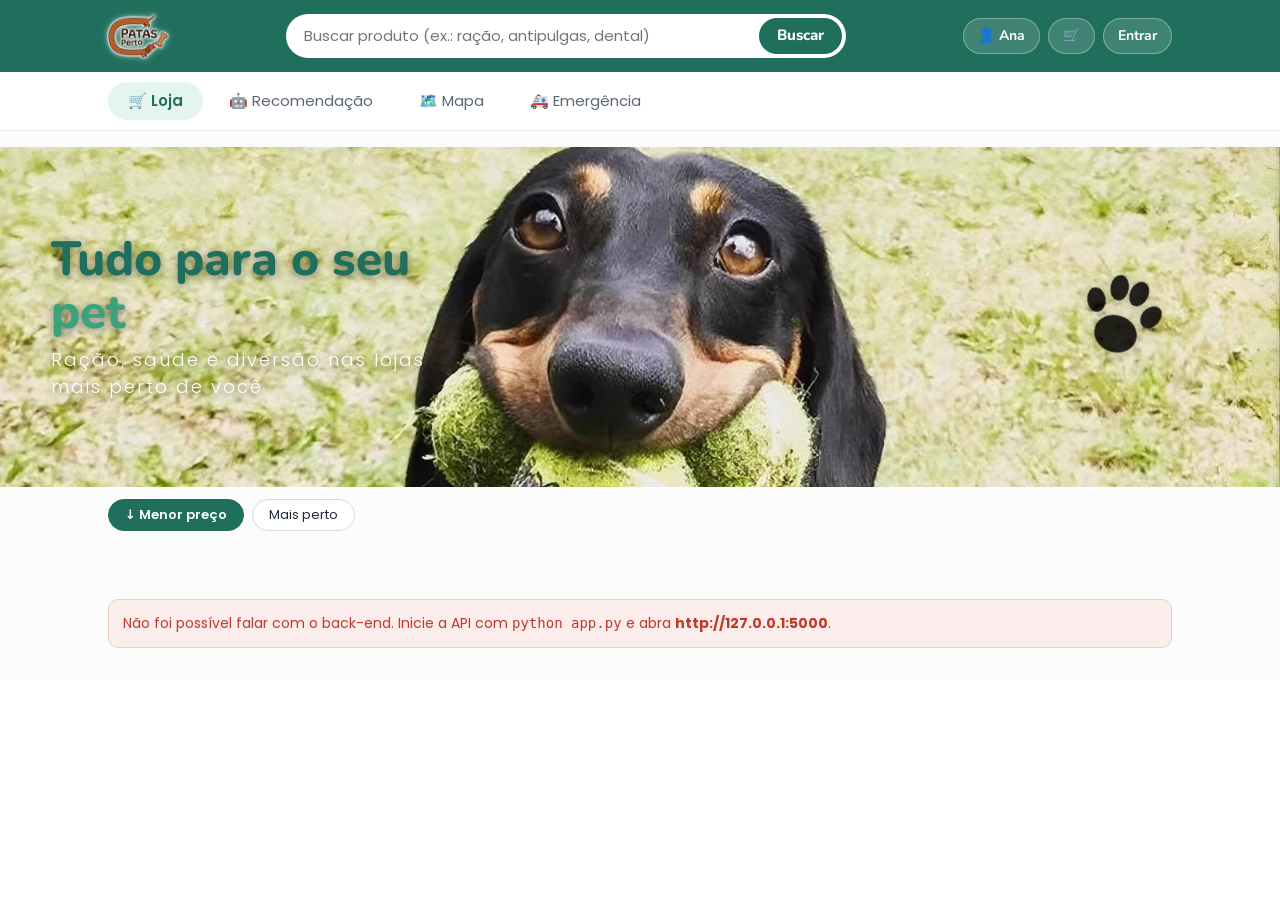
==== commit d03b818c: "ponto de retorno antes de reverter o logo" ====
--- a/static/index.html
+++ b/static/index.html
@@ -11,7 +11,7 @@
 <header>
   <div class="header-linha">
     <div class="header-logo">
-      <h1 id="logo">🐾 PatasPerto</h1>
+      <h1 id="logo"><img src="/static/img/logo.png" alt="PatasPerto" width="262" height="192"></h1>
       <p id="subtitulo">Produtos para o seu pet nas lojas mais perto de você</p>
     </div>
     <div class="busca-topo" role="search">
@@ -39,7 +39,7 @@
       <h2 class="titulo-hero"><span class="t1">Tudo para o seu</span> <span class="t2">pet</span>
         <span class="apoio">Ração, saúde e diversão nas lojas mais perto de você</span></h2>
     </div>
-    <div class="hero-arte" id="heroArte" aria-hidden="true"></div>
+    <div class="hero-arte" aria-hidden="true"><svg viewBox="0 0 100 100" fill="currentColor"><ellipse cx="50" cy="68" rx="21" ry="18"/><ellipse cx="22" cy="42" rx="9" ry="12" transform="rotate(-25 22 42)"/><ellipse cx="40" cy="24" rx="9" ry="12.5" transform="rotate(-8 40 24)"/><ellipse cx="60" cy="24" rx="9" ry="12.5" transform="rotate(8 60 24)"/><ellipse cx="78" cy="42" rx="9" ry="12" transform="rotate(25 78 42)"/></svg></div>
   </section>
   <div class="filtros">
     <button class="chip ativo" data-ord="preco">↓ Menor preço</button>
--- a/static/style.css
+++ b/static/style.css
@@ -8,6 +8,9 @@
 @font-face { font-family: "Poppins"; font-style: normal; font-weight: 500; font-display: swap; src: url("vendor/poppins/poppins-latin-500-normal.woff2") format("woff2"); }
 @font-face { font-family: "Poppins"; font-style: normal; font-weight: 600; font-display: swap; src: url("vendor/poppins/poppins-latin-600-normal.woff2") format("woff2"); }
 @font-face { font-family: "Poppins"; font-style: normal; font-weight: 700; font-display: swap; src: url("vendor/poppins/poppins-latin-700-normal.woff2") format("woff2"); }
+/* Nunito (arredondada, OFL): logo, títulos, preços e botões */
+@font-face { font-family: "Nunito"; font-style: normal; font-weight: 700; font-display: swap; src: url("vendor/nunito/nunito-latin-700-normal.woff2") format("woff2"); }
+@font-face { font-family: "Nunito"; font-style: normal; font-weight: 800; font-display: swap; src: url("vendor/nunito/nunito-latin-800-normal.woff2") format("woff2"); }
 
 /* ---- Tokens (DESIGN.md) ---- */
 :root {
@@ -41,6 +44,14 @@
 
   /* tipografia */
   --fonte: "Poppins", system-ui, -apple-system, "Segoe UI", Roboto, Arial, sans-serif;
+  --fonte-titulo: "Nunito", var(--fonte);
+
+  /* identidade pet shop: pílulas, cantos arredondados e sombras suaves esverdeadas */
+  --verde-palido: #F2FAF6;   /* fundo da ilustração nos cards */
+  --pilula: 999px;
+  --raio-card: 18px;
+  --sombra-card: 0 1px 2px rgba(31, 111, 92, .06), 0 4px 14px rgba(31, 111, 92, .08);
+  --sombra-card-hover: 0 2px 4px rgba(31, 111, 92, .08), 0 10px 24px rgba(31, 111, 92, .14);
 }
 
 * { box-sizing: border-box; }
@@ -48,7 +59,11 @@
 button, input, select, textarea { font-family: inherit; line-height: 1.3; }
 h1, h2, h3, h4 { line-height: 1.25; }
 header { background: var(--verde-escuro); color: var(--texto-inverso); padding: 14px 18px; }
-header h1 { margin: 0; font-size: 22px; font-weight: 700; cursor: pointer; white-space: nowrap; }
+header h1 { margin: 0; font-family: var(--fonte-titulo); font-size: 24px; font-weight: 800; letter-spacing: -.2px; cursor: pointer; white-space: nowrap; line-height: 0; }
+/* logo em imagem (PNG transparente): altura fixa, largura proporcional; contorno branco fino para destacar do verde */
+#logo img { display: block; height: 44px; width: auto;
+  filter: drop-shadow(0 0 1px rgba(255, 255, 255, .95)) drop-shadow(0 0 1px rgba(255, 255, 255, .95)) drop-shadow(0 0 3px rgba(255, 255, 255, .5)); }
+@media (max-width: 420px) { #logo img { height: 38px; } }
 body:not([data-modo="clinica"]) #subtitulo { display: none; }   /* fora da clínica, o hero da Loja faz esse papel */
 header p { margin: 3px 0 0; font-size: 12px; opacity: .9; }
 
@@ -56,36 +71,35 @@
 .busca-topo { display: flex; gap: 4px; padding: 4px; background: var(--superficie); border-radius: 999px; }
 .busca-topo input { flex: 1; min-width: 0; padding: 8px 14px; font-size: 15px; border: none; border-radius: 999px; background: transparent; color: var(--texto); }
 .busca-topo input:focus { outline: 2px solid var(--verde-medio); outline-offset: 0; }
-.busca-topo button { padding: 8px 18px; font-size: 14px; font-weight: 600; cursor: pointer; background: var(--verde-escuro); color: var(--texto-inverso); border: none; border-radius: 999px; }
+.busca-topo button { padding: 8px 18px; font-family: var(--fonte-titulo); font-size: 15px; font-weight: 800; cursor: pointer; background: var(--verde-escuro); color: var(--texto-inverso); border: none; border-radius: 999px; }
 .busca-topo button:hover { background: var(--verde-hover); }
 
-/* hero da Loja: contraste de peso no título + arte com as ilustrações dos produtos */
+/* hero da Loja: contraste de peso no título + pata preta decorativa à direita */
 .hero { display: grid; grid-template-columns: minmax(0, 1fr) auto; align-items: center; gap: 24px; padding: 48px 18px 36px; }
-.hero-arte { position: relative; width: 240px; height: 200px; }
-.hero-arte::before { content: ""; position: absolute; inset: 0 10px; border-radius: 50%; background: var(--verde-claro); }
-.hero-arte .ha { position: absolute; display: block; }
-.hero-arte .ha svg { width: 100%; height: 100%; display: block; }
-.ha-1 { width: 150px; height: 150px; left: 45px; top: 20px; }
-.ha-2 { width: 80px; height: 80px; right: 0; bottom: 0; }
-.ha-3 { width: 70px; height: 70px; left: 0; top: 0; }
+.hero-arte { width: clamp(64px, 8cqw, 104px); color: #000; opacity: .85; transform: rotate(18deg); filter: drop-shadow(0 2px 6px rgba(0, 0, 0, .25)); }
+.hero-arte svg { width: 100%; height: auto; display: block; }
 
 .filtros { display: flex; gap: 8px; padding: 12px 18px 4px; }
-.chip { font-size: 13px; padding: 7px 14px; border-radius: 20px; cursor: pointer; background: var(--superficie); border: 1px solid var(--borda-campo); color: var(--texto); }
+.chip { font-size: 13px; padding: 7px 16px; border-radius: var(--pilula); cursor: pointer; background: var(--superficie); border: 1px solid var(--borda-campo); color: var(--texto); }
 .chip.ativo { background: var(--verde-escuro); border-color: var(--verde-escuro); color: var(--texto-inverso); font-weight: 600; }
 
 .info { padding: 10px 18px 4px; font-size: 13px; color: var(--texto-suave); }
 
-.grade { display: grid; grid-template-columns: repeat(auto-fill, minmax(158px, 1fr)); gap: 12px; padding: 10px 18px 28px; }
-.card { background: var(--superficie); border: 1px solid var(--borda); border-radius: 10px; overflow: hidden; position: relative; display: flex; flex-direction: column; cursor: pointer; transition: box-shadow .15s; }
-.card:hover { box-shadow: 0 3px 10px rgba(0,0,0,.10); }
-.imgbox { height: 118px; background: var(--superficie); display: flex; align-items: center; justify-content: center; border-bottom: 1px solid var(--borda); }
-.imgbox svg { width: 92px; height: 92px; }
-.badges { position: absolute; top: 8px; left: 8px; display: flex; flex-direction: column; gap: 4px; }
-.badge { font-size: 12px; font-weight: 600; line-height: 1.3; padding: 3px 7px; border-radius: 5px; }
-.badge.verde { background: var(--verde-claro); color: var(--verde-escuro); }
-.badge.azul  { background: var(--superficie); color: var(--texto); box-shadow: inset 0 0 0 1px var(--borda); }
-.corpo { padding: 8px 10px 12px; }
-.preco { font-size: 18px; font-weight: 700; line-height: 1.3; margin: 0; }
+.grade { display: grid; grid-template-columns: repeat(auto-fill, minmax(168px, 1fr)); gap: 16px; padding: 12px 18px 32px; }
+.card { background: var(--superficie); border: 1px solid var(--borda); border-radius: var(--raio-card); box-shadow: var(--sombra-card); overflow: hidden; position: relative; display: flex; flex-direction: column; cursor: pointer; transition: box-shadow .2s, transform .2s; }
+.card:hover { box-shadow: var(--sombra-card-hover); transform: translateY(-3px); }
+.imgbox { height: 124px; margin: 8px 8px 0; border-radius: calc(var(--raio-card) - 6px); background: var(--verde-palido); display: flex; align-items: center; justify-content: center; }
+.imgbox svg { width: 88px; height: 88px; transition: transform .2s; }
+.card:hover .imgbox svg { transform: scale(1.06); }
+.badges { position: absolute; top: 14px; left: 14px; display: flex; flex-direction: column; align-items: flex-start; gap: 4px; }
+.badge { font-size: 12px; font-weight: 600; line-height: 1.3; padding: 3px 10px; border-radius: var(--pilula); }
+.badge.verde { background: var(--verde-escuro); color: var(--texto-inverso); }
+.badge.azul  { background: var(--superficie); color: var(--verde-escuro); box-shadow: inset 0 0 0 1px var(--verde-borda); }
+.corpo { padding: 10px 12px 12px; display: flex; flex-direction: column; flex: 1; }
+.preco { font-family: var(--fonte-titulo); font-size: 20px; font-weight: 800; line-height: 1.25; color: var(--verde-escuro); margin: 0; }
+.btn-ver { display: block; margin-top: auto; padding: 8px 12px; border-radius: var(--pilula); background: var(--verde-claro); color: var(--verde-escuro); font-family: var(--fonte-titulo); font-size: 14px; font-weight: 800; text-align: center; transition: background .15s, color .15s; }
+.loja { margin-bottom: 10px !important; }
+.card:hover .btn-ver { background: var(--verde-escuro); color: var(--texto-inverso); }
 .titulo { font-size: 13px; color: var(--texto-suave); margin: 3px 0 0; line-height: 1.3; min-height: 34px; }
 .aval { font-size: 12px; color: var(--alerta); margin: 5px 0 0; }
 .aval .qtd { color: var(--texto-suave); }
@@ -150,9 +164,10 @@
 .oferta-lin small { color: var(--texto-suave); font-size: 12px; display: block; }
 
 /* ---- Navegação de seções ---- */
-nav.secoes { display: flex; background: var(--superficie); border-bottom: 1px solid var(--borda); }
-nav.secoes button { flex: 1; padding: 12px; font-size: 15px; background: none; border: none; cursor: pointer; color: var(--texto-suave); border-bottom: 2px solid transparent; }
-nav.secoes button.ativo { color: var(--verde-escuro); font-weight: 600; border-bottom-color: var(--verde-escuro); }
+nav.secoes { display: flex; gap: 6px; padding: 8px 12px; background: var(--superficie); border-bottom: 1px solid var(--borda); }
+nav.secoes button { flex: 1; padding: 8px 12px; font-size: 15px; background: none; border: none; border-radius: var(--pilula); cursor: pointer; color: var(--texto-suave); transition: background .15s, color .15s; }
+nav.secoes button:hover { background: var(--verde-palido); color: var(--verde-escuro); }
+nav.secoes button.ativo { background: var(--verde-claro); color: var(--verde-escuro); font-weight: 600; }
 
 /* ---- Emergência ---- */
 #telaEmergencia { display: none; padding: 16px 18px 40px; max-width: 640px; margin: 0 auto; }
@@ -219,8 +234,8 @@
 }
 @media (max-width: 420px) { #contaNome { display: none; } .header-acoes { gap: 6px; } }   /* só o ícone 👤 no celular */
 @media (max-width: 380px) { header h1 { font-size: 17px; } .header-acoes .conta { padding: 5px 8px; font-size: 12px; } }
-.conta { background: rgba(255,255,255,.15); color: var(--texto-inverso); border: 1px solid rgba(255,255,255,.4); border-radius: 20px; padding: 7px 12px; font-size: 13px; font-weight: 500; cursor: pointer; white-space: nowrap; }
-.conta:hover { background: rgba(255,255,255,.25); }
+.conta { background: rgba(255,255,255,.14); color: var(--texto-inverso); border: 1px solid rgba(255,255,255,.35); border-radius: var(--pilula); padding: 8px 14px; font-family: var(--fonte-titulo); font-size: 14px; font-weight: 700; cursor: pointer; white-space: nowrap; transition: background .15s, color .15s; }
+.conta:hover { background: var(--superficie); color: var(--verde-escuro); }
 
 /* ---- Recomendação / Perfil ---- */
 #telaRecomendacao, #telaPerfil { display: none; padding: 16px 18px 40px; max-width: 640px; margin: 0 auto; }
@@ -281,7 +296,7 @@
 .clinica.sel { border-color: var(--verde-escuro); box-shadow: 0 0 0 2px var(--verde-borda); }
 .clinica.fechada-lin { opacity: .65; }
 .tagoff { font-size: 12px; font-weight: 600; line-height: 1.3; background: var(--borda); color: var(--texto-suave); padding: 3px 7px; border-radius: 5px; }
-@media (max-width: 400px) { nav.secoes button { font-size: 13px; padding: 10px 4px; } }
+@media (max-width: 400px) { nav.secoes { gap: 2px; padding: 6px 4px; } nav.secoes button { flex: 1 1 auto; font-size: 13px; padding: 8px 4px; } }
 .leg .l-anel::before { border-color: var(--texto); border-style: dashed; background: transparent; }
 .rot-ok { font-size: 12px; font-weight: 600; line-height: 1.3; padding: 3px 8px; border-radius: 5px; background: var(--verde-claro); color: var(--verde-escuro); }
 .rot-demo { font-size: 12px; font-weight: 600; line-height: 1.3; padding: 3px 8px; border-radius: 5px; background: var(--fundo); color: var(--texto-suave); box-shadow: inset 0 0 0 1px var(--borda); }
@@ -358,8 +373,8 @@
    compartilhada por cabeçalho, abas e telas. Nada aqui afeta o layout mobile. */
 @media (min-width: 900px) {
   .header-linha { max-width: 1064px; margin: 0 auto; }
-  nav.secoes { padding: 0 max(18px, calc((100% - 1064px) / 2)); }
-  nav.secoes button { flex: 0 0 auto; padding: 14px 20px; }
+  nav.secoes { padding: 10px max(18px, calc((100% - 1064px) / 2)); }
+  nav.secoes button { flex: 0 0 auto; padding: 9px 20px; }
 
   #telaLista, #telaRecomendacao, #telaPerfil, #telaMapa, #telaPainel { max-width: 1100px; margin: 0 auto; }
 
@@ -371,10 +386,6 @@
 
   /* Loja: hero com mais respiro e grade com mais colunas (5 a 6) */
   .hero { padding: 64px 18px 48px; }
-  .hero-arte { width: 300px; height: 240px; }
-  .ha-1 { width: 190px; height: 190px; left: 55px; top: 22px; }
-  .ha-2 { width: 96px; height: 96px; }
-  .ha-3 { width: 84px; height: 84px; }
   .grade { grid-template-columns: repeat(auto-fill, minmax(160px, 1fr)); gap: 16px; }
   .imgbox { height: 130px; }
 
@@ -399,13 +410,44 @@
 /* ---- Título hero com contraste de peso (DESIGN.md › Tipografia) ----
    <h2 class="titulo-hero"><span class="t1">Patas</span> <span class="t2">Perto</span>
    <span class="apoio">linha de apoio</span></h2> */
-.titulo-hero { font-size: 44px; line-height: 1.15; margin: 0; font-weight: 700; }
-.titulo-hero .t1 { color: var(--verde-escuro); font-weight: 700; }
-.titulo-hero .t2 { color: var(--verde-medio); font-weight: 700; }
-.titulo-hero .apoio { display: block; margin-top: 8px; font-size: 16px; font-weight: 300; color: var(--texto); letter-spacing: 2px; line-height: 1.5; }
+.titulo-hero { font-family: var(--fonte-titulo); font-size: 46px; line-height: 1.1; margin: 0; font-weight: 800; }
+.titulo-hero .t1 { color: var(--verde-escuro); font-weight: 800; }
+.titulo-hero .t2 { color: var(--verde-medio); font-weight: 800; }
+.titulo-hero .apoio { display: block; margin-top: 8px; font-family: var(--fonte); font-size: 16px; font-weight: 300; color: var(--texto); letter-spacing: 2px; line-height: 1.5; }
 @media (max-width: 560px) {
   .titulo-hero { font-size: 34px; } .titulo-hero .apoio { font-size: 14px; letter-spacing: 1.5px; }
-  .hero { grid-template-columns: minmax(0, 1fr) 110px; gap: 12px; padding-top: 28px; padding-bottom: 20px; }
-  .hero-arte { width: 110px; height: 110px; }
-  .ha-1 { width: 80px; height: 80px; left: 15px; top: 12px; } .ha-2 { width: 44px; height: 44px; } .ha-3 { width: 38px; height: 38px; }
-}
+}
+
+/* ---- Hero da Loja com foto de fundo ---- */
+.hero {
+    background-image: url('/static/img/upscalemedia-transformed.webp');
+    background-size: cover;
+    background-position: center 5%;   /* o rosto fica no alto da foto (olhos ~12%, focinho ~30%) */
+    background-repeat: no-repeat;
+    position: relative;
+    min-height: clamp(240px, 40cqw, 340px);   /* ~340px no desktop, ~240px no celular, sem cortar o texto */
+    padding-top: 24px;
+    padding-bottom: 24px;
+    /* full-bleed: sai da faixa central e vai de ponta a ponta da tela;
+       o padding lateral mantém o texto alinhado com a faixa de 1064px do resto da página;
+       100cqw = largura útil do body SEM a barra de rolagem (100vw a incluiria e criaria rolagem horizontal) */
+    width: 100cqw;
+    margin-left: calc(50% - 50cqw);
+    padding-left: clamp(16px, 4cqw, 64px);   /* texto mais perto da borda esquerda */
+    padding-right: max(18px, calc(50cqw - 532px));
+}
+body { container-type: inline-size; }   /* faz do body o container de referência do cqw acima */
+/* título direto sobre a foto: sem caixa, com sombra sutil para legibilidade */
+.hero-texto {
+    max-width: min(420px, 45%);   /* fica à esquerda e não cobre o rosto do cão, que está no centro da foto */
+    justify-self: start;
+}
+.hero .titulo-hero { font-size: clamp(28px, 5vw, 48px); text-shadow: 0 2px 10px rgba(0, 0, 0, .45); }
+.hero .titulo-hero .apoio { font-size: clamp(14px, 2.5vw, 18px); color: #FFFFFF; text-shadow: 0 2px 8px rgba(0, 0, 0, .5); }
+/* celular: texto embaixo à esquerda (o rosto fica no alto da foto); pata pequena no canto superior direito */
+@media (max-width: 560px) {
+    .hero { grid-template-columns: minmax(0, 1fr); align-items: end; padding-top: 12px; padding-bottom: 14px; }
+    .hero-arte { position: absolute; top: 12px; right: 14px; width: 40px; }
+    .hero-texto { max-width: 68%; }
+    .hero .titulo-hero .apoio { margin-top: 4px; letter-spacing: .5px; }
+}
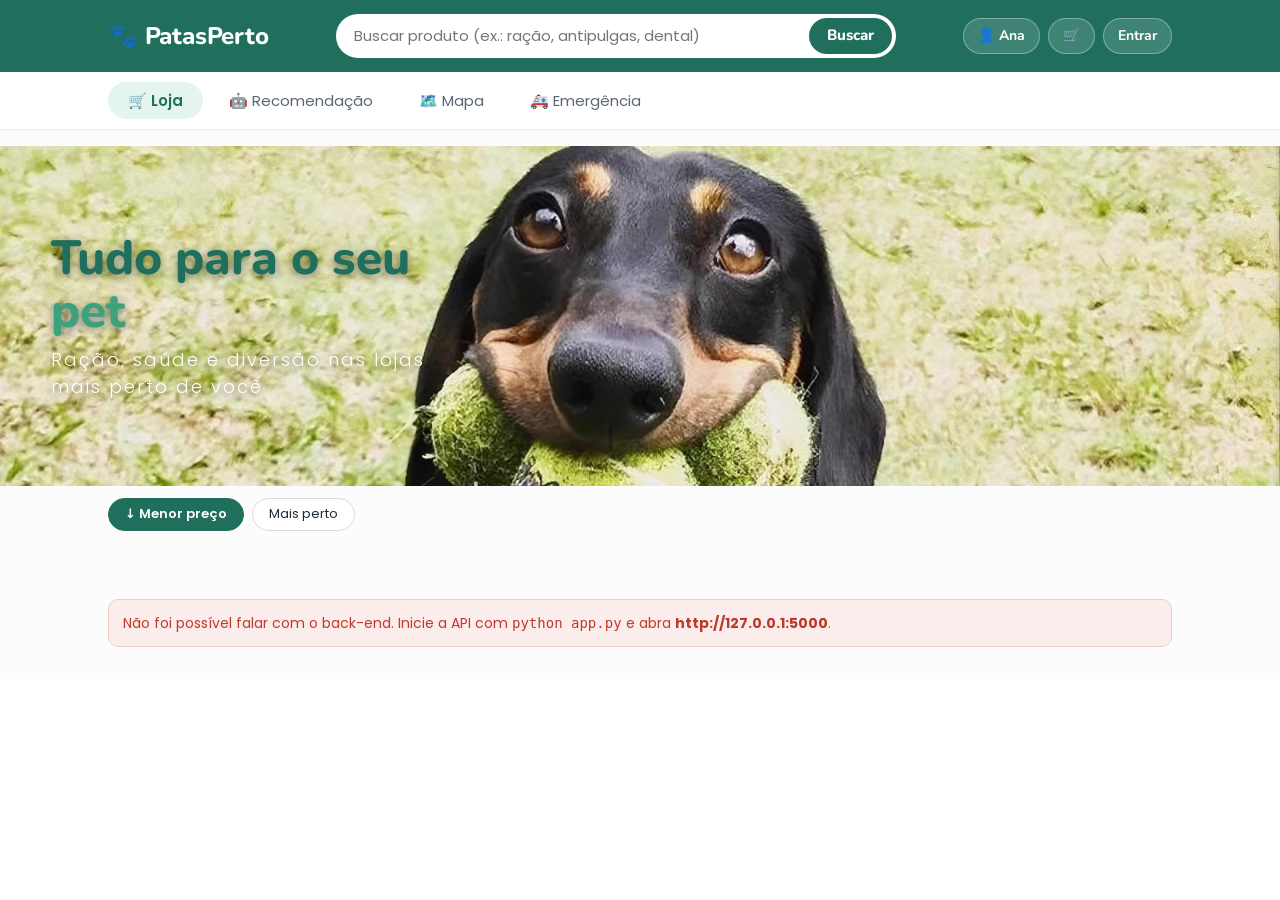
==== commit 16bb4285: "testa ai stebam" ====
--- a/static/index.html
+++ b/static/index.html
@@ -11,7 +11,7 @@
 <header>
   <div class="header-linha">
     <div class="header-logo">
-      <h1 id="logo"><img src="/static/img/logo.png" alt="PatasPerto" width="262" height="192"></h1>
+      <h1 id="logo">🐾 PatasPerto</h1>
       <p id="subtitulo">Produtos para o seu pet nas lojas mais perto de você</p>
     </div>
     <div class="busca-topo" role="search">
@@ -39,7 +39,7 @@
       <h2 class="titulo-hero"><span class="t1">Tudo para o seu</span> <span class="t2">pet</span>
         <span class="apoio">Ração, saúde e diversão nas lojas mais perto de você</span></h2>
     </div>
-    <div class="hero-arte" aria-hidden="true"><svg viewBox="0 0 100 100" fill="currentColor"><ellipse cx="50" cy="68" rx="21" ry="18"/><ellipse cx="22" cy="42" rx="9" ry="12" transform="rotate(-25 22 42)"/><ellipse cx="40" cy="24" rx="9" ry="12.5" transform="rotate(-8 40 24)"/><ellipse cx="60" cy="24" rx="9" ry="12.5" transform="rotate(8 60 24)"/><ellipse cx="78" cy="42" rx="9" ry="12" transform="rotate(25 78 42)"/></svg></div>
+    <div class="hero-arte" id="heroArte" aria-hidden="true"></div>
   </section>
   <div class="filtros">
     <button class="chip ativo" data-ord="preco">↓ Menor preço</button>
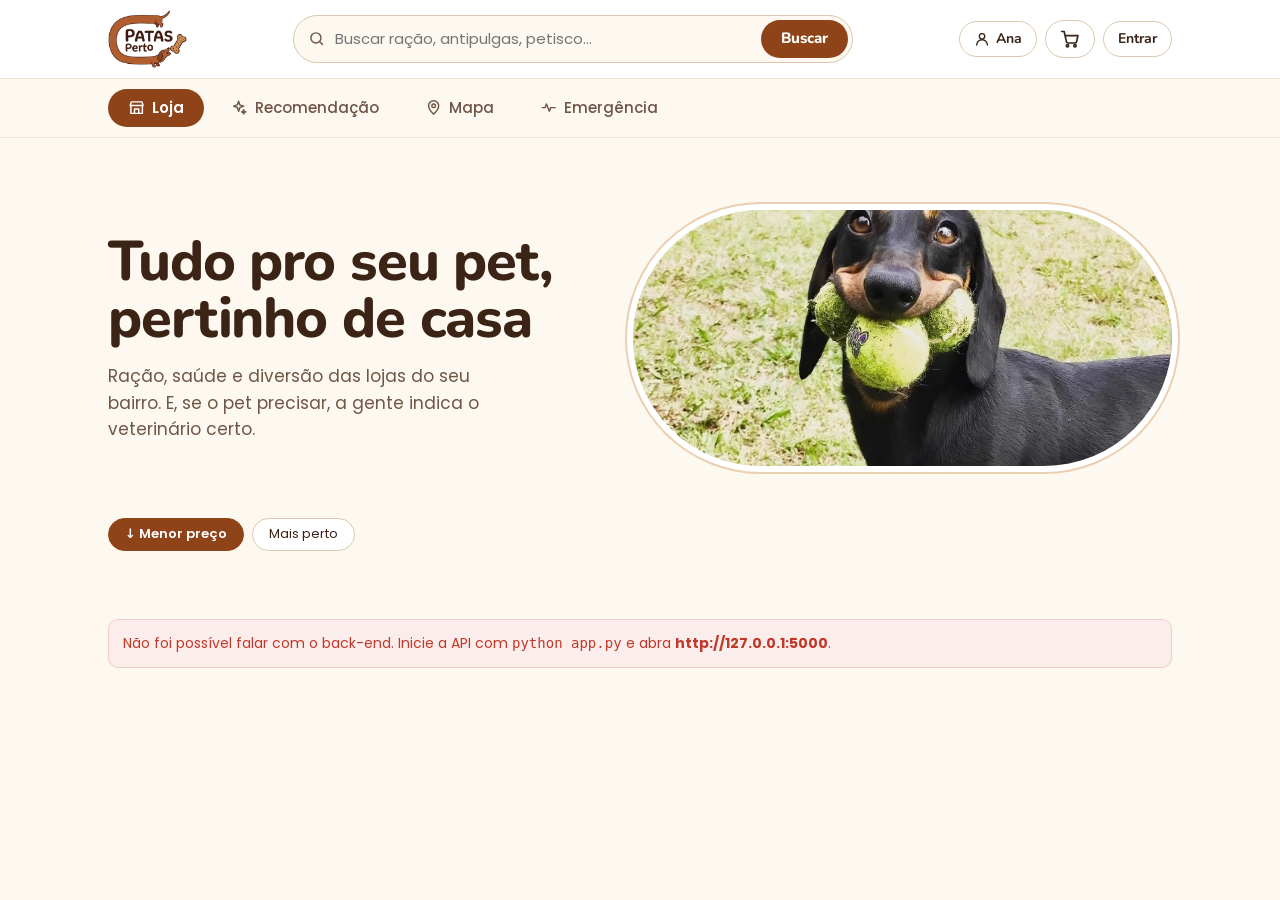
==== commit 829bc7eb: "Redesign com a salsicha como marca e checkout do carrinho - Identidade visual tirada do logo: marrom" ====
--- a/static/index.html
+++ b/static/index.html
@@ -11,35 +11,38 @@
 <header>
   <div class="header-linha">
     <div class="header-logo">
-      <h1 id="logo">🐾 PatasPerto</h1>
+      <h1 id="logo"><img src="/static/img/logo.png" alt="PatasPerto" width="262" height="192"></h1>
       <p id="subtitulo">Produtos para o seu pet nas lojas mais perto de você</p>
     </div>
     <div class="busca-topo" role="search">
-      <input id="campoBusca" type="text" placeholder="Buscar produto (ex.: ração, antipulgas, dental)" autocomplete="off" aria-label="Buscar produto">
+      <span data-ic="busca" class="busca-ic" aria-hidden="true"></span>
+      <input id="campoBusca" type="search" placeholder="Buscar ração, antipulgas, petisco…" autocomplete="off" aria-label="Buscar produto">
       <button id="botaoBusca">Buscar</button>
     </div>
     <div class="header-acoes">
-      <button id="btConta" class="conta" title="Minha conta">👤 <span id="contaNome">Perfil</span></button>
-      <button id="btCarrinhoTopo" class="conta conta-icone" title="Carrinho" aria-label="Carrinho">🛒<span id="qtdCarrinho" class="qtd" hidden>0</span></button>
+      <button id="btConta" class="conta" title="Minha conta" data-ic="usuario"><span id="contaNome">Perfil</span></button>
+      <button id="btCarrinhoTopo" class="conta conta-icone" title="Carrinho" aria-label="Carrinho" data-ic="carrinho"><span id="qtdCarrinho" class="qtd" hidden>0</span></button>
       <button id="btSair" class="conta" title="Entrar / sair da conta">Entrar</button>
     </div>
   </div>
 </header>
 
 <nav class="secoes">
-  <button id="navLoja" class="ativo">🛒 Loja</button>
-  <button id="navRec">🤖 Recomendação</button>
-  <button id="navMapa">🗺️ Mapa</button>
-  <button id="navEmg">🚑 Emergência</button>
+  <button id="navLoja" class="ativo" data-ic="loja">Loja</button>
+  <button id="navRec" data-ic="ia">Recomendação</button>
+  <button id="navMapa" data-ic="mapa">Mapa</button>
+  <button id="navEmg" data-ic="pulso">Emergência</button>
 </nav>
 
 <div id="telaLista">
   <section class="hero">
     <div class="hero-texto">
-      <h2 class="titulo-hero"><span class="t1">Tudo para o seu</span> <span class="t2">pet</span>
-        <span class="apoio">Ração, saúde e diversão nas lojas mais perto de você</span></h2>
+      <h2 class="titulo-hero">Tudo pro seu pet, pertinho de casa</h2>
+      <p class="apoio">Ração, saúde e diversão das lojas do seu bairro. E, se o pet precisar, a gente indica o veterinário certo.</p>
     </div>
-    <div class="hero-arte" id="heroArte" aria-hidden="true"></div>
+    <figure class="hero-foto">
+      <img src="/static/img/upscalemedia-transformed.webp" alt="Cachorrinha salsicha preta e caramelo com três bolinhas de tênis na boca, olhando para a câmera" width="1600" height="1196">
+    </figure>
   </section>
   <div class="filtros">
     <button class="chip ativo" data-ord="preco">↓ Menor preço</button>
@@ -50,6 +53,7 @@
 </div>
 
 <div id="telaProduto"></div>
+<div id="telaCarrinho"></div>
 <div id="telaEmergencia"></div>
 <div id="telaRecomendacao"></div>
 <div id="telaPerfil"></div>
--- a/static/style.css
+++ b/static/style.css
@@ -12,32 +12,37 @@
 @font-face { font-family: "Nunito"; font-style: normal; font-weight: 700; font-display: swap; src: url("vendor/nunito/nunito-latin-700-normal.woff2") format("woff2"); }
 @font-face { font-family: "Nunito"; font-style: normal; font-weight: 800; font-display: swap; src: url("vendor/nunito/nunito-latin-800-normal.woff2") format("woff2"); }
 
-/* ---- Tokens (DESIGN.md) ---- */
+/* ---- Tokens ----
+   Identidade tirada da marca: o marrom da cachorrinha salsicha do logo, o creme do fundo do logo
+   e o verde-amarelo da bolinha de tênis da foto. Contrastes conferidos (WCAG AA ≥ 4,5:1):
+   branco/--marca 7,1 · --marca/--fundo 6,7 · --texto/--fundo 13,8 · --texto-suave/--fundo 6,4 · --texto/--bolinha 9,7 */
 :root {
   /* paleta principal */
-  --verde-escuro: #1F6F5C;   /* títulos, botões primários */
-  --verde-medio:  #3DA17C;   /* hover, ícones, destaques */
-  --verde-claro:  #E3F5EC;   /* fundos suaves, badges */
-  --verde-hover:  #185849;   /* hover de botões com texto branco (contraste AA) */
-  --fundo:        #FBFCFB;   /* fundo geral */
+  --marca:        #8E4318;   /* marrom salsicha: títulos, botões primários */
+  --marca-medio:  #C06A34;   /* marrom do corpo da salsicha no logo: ilustrações, detalhes (não usar em texto pequeno) */
+  --marca-claro:  #F7E6D2;   /* fundos suaves, badges */
+  --marca-hover:  #6F3311;   /* hover de botões com texto branco */
+  --fundo:        #FDF8F0;   /* creme do logo */
   --superficie:   #FFFFFF;   /* cards */
-  --texto:        #1F2A37;
-  --texto-suave:  #5B6774;
-  --borda:        #E7ECEA;
-  --texto-inverso: #FFFFFF;  /* texto sobre verde / erro */
+  --texto:        #3B2316;   /* chocolate: o contorno do logo */
+  --texto-suave:  #6F5646;
+  --borda:        #F0E2D0;
+  --texto-inverso: #FFFFFF;  /* texto sobre marrom / erro */
+  --bolinha:       #CDDC39;  /* bolinha de tênis: destaque alegre (sempre com --texto por cima, nunca como cor de texto) */
+  --bolinha-claro: #EEF5C0;
   /* erro e alerta (discretos) */
   --erro:   #C0392B;
-  --alerta: #B26A00;         /* avisos, estrelas de avaliação, etiqueta "banco" */
+  --alerta: #9A5A00;         /* avisos, estrelas de avaliação */
 
   /* tons derivados da paleta (mesma matiz, só mais claros/escuros) */
-  --verde-borda:   #C9E6D7;  /* borda de elementos verde-claro */
-  --borda-campo:   #D5DDDA;  /* contorno de campos de formulário (um pouco mais visível que --borda) */
+  --marca-borda:   #EBCFB0;  /* borda de elementos --marca-claro */
+  --borda-campo:   #DDC7AE;  /* contorno de campos de formulário (um pouco mais visível que --borda) */
   --erro-claro:    #FBEDEB;
   --erro-borda:    #F1CDC8;
   --alerta-claro:  #FBF2E3;
   --alerta-borda:  #EED8B3;
   --alerta-texto:  #8A5A12;  /* texto sobre --alerta-claro (contraste AA) */
-  /* modo clínica: identidade própria, ainda verde (verde-petróleo) */
+  /* modo clínica: identidade própria (verde-petróleo), separada da loja */
   --petroleo:       #164B47;
   --petroleo-medio: #6E9C96;
   --petroleo-claro: #E2EEEC;
@@ -46,61 +51,75 @@
   --fonte: "Poppins", system-ui, -apple-system, "Segoe UI", Roboto, Arial, sans-serif;
   --fonte-titulo: "Nunito", var(--fonte);
 
-  /* identidade pet shop: pílulas, cantos arredondados e sombras suaves esverdeadas */
-  --verde-palido: #F2FAF6;   /* fundo da ilustração nos cards */
+  /* formas: a pílula é o "corpo da salsicha" e se repete em botões, chips e na moldura da foto */
+  --marca-palido: #FBF1E6;   /* fundo da ilustração nos cards */
   --pilula: 999px;
-  --raio-card: 18px;
-  --sombra-card: 0 1px 2px rgba(31, 111, 92, .06), 0 4px 14px rgba(31, 111, 92, .08);
-  --sombra-card-hover: 0 2px 4px rgba(31, 111, 92, .08), 0 10px 24px rgba(31, 111, 92, .14);
-}
+  --raio-card: 20px;
+  --sombra-card: 0 1px 2px rgba(59, 35, 22, .05), 0 4px 14px rgba(59, 35, 22, .07);
+  --sombra-card-hover: 0 2px 4px rgba(59, 35, 22, .07), 0 12px 26px rgba(59, 35, 22, .13);
+}
+
+/* ícones SVG (static/app.js → ic()): herdam a cor do texto e alinham com ele */
+.ic { width: 1.15em; height: 1.15em; flex: none; vertical-align: -0.2em; fill: none; stroke: currentColor; stroke-width: 2; stroke-linecap: round; stroke-linejoin: round; }
+:focus-visible { outline: 3px solid var(--marca-medio); outline-offset: 2px; }
+@media (prefers-reduced-motion: reduce) { *, *::before, *::after { transition-duration: .01ms !important; animation-duration: .01ms !important; } }
 
 * { box-sizing: border-box; }
 body { font-family: var(--fonte); font-size: 15px; line-height: 1.6; margin: 0; color: var(--texto); background: var(--fundo); }
 button, input, select, textarea { font-family: inherit; line-height: 1.3; }
 h1, h2, h3, h4 { line-height: 1.25; }
-header { background: var(--verde-escuro); color: var(--texto-inverso); padding: 14px 18px; }
-header h1 { margin: 0; font-family: var(--fonte-titulo); font-size: 24px; font-weight: 800; letter-spacing: -.2px; cursor: pointer; white-space: nowrap; line-height: 0; }
-/* logo em imagem (PNG transparente): altura fixa, largura proporcional; contorno branco fino para destacar do verde */
-#logo img { display: block; height: 44px; width: auto;
-  filter: drop-shadow(0 0 1px rgba(255, 255, 255, .95)) drop-shadow(0 0 1px rgba(255, 255, 255, .95)) drop-shadow(0 0 3px rgba(255, 255, 255, .5)); }
-@media (max-width: 420px) { #logo img { height: 38px; } }
+/* cabeçalho claro: o logo da salsicha (marrom sobre creme) é a marca, então o fundo é o creme do próprio logo */
+header { background: var(--superficie); color: var(--texto); padding: 10px 18px; border-bottom: 1px solid var(--borda); position: sticky; top: 0; z-index: 20; }
+header h1 { margin: 0; cursor: pointer; line-height: 0; }
+#logo img { display: block; height: 58px; width: auto; }
+@media (max-width: 420px) { #logo img { height: 46px; } }
 body:not([data-modo="clinica"]) #subtitulo { display: none; }   /* fora da clínica, o hero da Loja faz esse papel */
 header p { margin: 3px 0 0; font-size: 12px; opacity: .9; }
 
 /* busca: zona central do cabeçalho */
-.busca-topo { display: flex; gap: 4px; padding: 4px; background: var(--superficie); border-radius: 999px; }
-.busca-topo input { flex: 1; min-width: 0; padding: 8px 14px; font-size: 15px; border: none; border-radius: 999px; background: transparent; color: var(--texto); }
-.busca-topo input:focus { outline: 2px solid var(--verde-medio); outline-offset: 0; }
-.busca-topo button { padding: 8px 18px; font-family: var(--fonte-titulo); font-size: 15px; font-weight: 800; cursor: pointer; background: var(--verde-escuro); color: var(--texto-inverso); border: none; border-radius: 999px; }
-.busca-topo button:hover { background: var(--verde-hover); }
-
-/* hero da Loja: contraste de peso no título + pata preta decorativa à direita */
-.hero { display: grid; grid-template-columns: minmax(0, 1fr) auto; align-items: center; gap: 24px; padding: 48px 18px 36px; }
-.hero-arte { width: clamp(64px, 8cqw, 104px); color: #000; opacity: .85; transform: rotate(18deg); filter: drop-shadow(0 2px 6px rgba(0, 0, 0, .25)); }
-.hero-arte svg { width: 100%; height: auto; display: block; }
+.busca-topo { display: flex; align-items: center; gap: 4px; padding: 4px 4px 4px 14px; background: var(--fundo); border: 1px solid var(--borda-campo); border-radius: var(--pilula); }
+.busca-topo:focus-within { border-color: var(--marca); box-shadow: 0 0 0 3px var(--marca-claro); }
+.busca-ic { display: flex; color: var(--texto-suave); }
+.busca-topo input { flex: 1; min-width: 0; padding: 8px 6px; font-size: 15px; border: none; background: transparent; color: var(--texto); }
+.busca-topo input:focus { outline: none; }   /* o foco aparece no contorno da barra inteira (:focus-within) */
+.busca-topo button { padding: 9px 20px; font-family: var(--fonte-titulo); font-size: 15px; font-weight: 800; cursor: pointer; background: var(--marca); color: var(--texto-inverso); border: none; border-radius: var(--pilula); }
+.busca-topo button:hover { background: var(--marca-hover); }
+
+/* hero da Loja: título à esquerda, a foto da cachorrinha numa moldura em pílula (o "corpo da salsicha") à direita */
+.hero { display: grid; grid-template-columns: minmax(0, 1fr) minmax(0, 1.15fr); align-items: center; gap: 40px; padding: 40px 18px 28px; }
+.hero-texto { max-width: 30rem; }
+.titulo-hero { font-family: var(--fonte-titulo); font-size: clamp(34px, 4.6vw, 56px); font-weight: 800; line-height: 1.02; letter-spacing: -.02em; color: var(--texto); margin: 0; text-wrap: balance; }
+.hero .apoio { margin: 16px 0 0; font-size: 17px; line-height: 1.55; color: var(--texto-suave); max-width: 27rem; text-wrap: pretty; }
+.hero-foto { margin: 0; aspect-ratio: 2.1 / 1; border-radius: var(--pilula); overflow: hidden; background: var(--marca-claro); box-shadow: 0 0 0 6px var(--superficie), 0 0 0 8px var(--marca-borda); }
+.hero-foto img { display: block; width: 100%; height: 100%; object-fit: cover; object-position: 50% 22%; }
+@media (max-width: 720px) {
+  .hero { grid-template-columns: minmax(0, 1fr); gap: 22px; padding-top: 22px; }
+  .hero-foto { order: -1; aspect-ratio: 1.9 / 1; }
+  .hero .apoio { font-size: 15px; margin-top: 10px; }
+}
 
 .filtros { display: flex; gap: 8px; padding: 12px 18px 4px; }
 .chip { font-size: 13px; padding: 7px 16px; border-radius: var(--pilula); cursor: pointer; background: var(--superficie); border: 1px solid var(--borda-campo); color: var(--texto); }
-.chip.ativo { background: var(--verde-escuro); border-color: var(--verde-escuro); color: var(--texto-inverso); font-weight: 600; }
+.chip.ativo { background: var(--marca); border-color: var(--marca); color: var(--texto-inverso); font-weight: 600; }
 
 .info { padding: 10px 18px 4px; font-size: 13px; color: var(--texto-suave); }
 
 .grade { display: grid; grid-template-columns: repeat(auto-fill, minmax(168px, 1fr)); gap: 16px; padding: 12px 18px 32px; }
 .card { background: var(--superficie); border: 1px solid var(--borda); border-radius: var(--raio-card); box-shadow: var(--sombra-card); overflow: hidden; position: relative; display: flex; flex-direction: column; cursor: pointer; transition: box-shadow .2s, transform .2s; }
 .card:hover { box-shadow: var(--sombra-card-hover); transform: translateY(-3px); }
-.imgbox { height: 124px; margin: 8px 8px 0; border-radius: calc(var(--raio-card) - 6px); background: var(--verde-palido); display: flex; align-items: center; justify-content: center; }
+.imgbox { height: 124px; margin: 8px 8px 0; border-radius: calc(var(--raio-card) - 6px); background: var(--marca-palido); display: flex; align-items: center; justify-content: center; }
 .imgbox svg { width: 88px; height: 88px; transition: transform .2s; }
 .card:hover .imgbox svg { transform: scale(1.06); }
 .badges { position: absolute; top: 14px; left: 14px; display: flex; flex-direction: column; align-items: flex-start; gap: 4px; }
 .badge { font-size: 12px; font-weight: 600; line-height: 1.3; padding: 3px 10px; border-radius: var(--pilula); }
-.badge.verde { background: var(--verde-escuro); color: var(--texto-inverso); }
-.badge.azul  { background: var(--superficie); color: var(--verde-escuro); box-shadow: inset 0 0 0 1px var(--verde-borda); }
+.badge.b-preco { background: var(--bolinha); color: var(--texto); }
+.badge.b-perto { background: var(--superficie); color: var(--marca); box-shadow: inset 0 0 0 1px var(--marca-borda); }
 .corpo { padding: 10px 12px 12px; display: flex; flex-direction: column; flex: 1; }
-.preco { font-family: var(--fonte-titulo); font-size: 20px; font-weight: 800; line-height: 1.25; color: var(--verde-escuro); margin: 0; }
-.btn-ver { display: block; margin-top: auto; padding: 8px 12px; border-radius: var(--pilula); background: var(--verde-claro); color: var(--verde-escuro); font-family: var(--fonte-titulo); font-size: 14px; font-weight: 800; text-align: center; transition: background .15s, color .15s; }
+.preco { font-family: var(--fonte-titulo); font-size: 21px; font-weight: 800; line-height: 1.25; color: var(--texto); margin: 0; }
+.btn-ver { display: block; margin-top: auto; padding: 8px 12px; border-radius: var(--pilula); background: var(--marca-claro); color: var(--marca); font-family: var(--fonte-titulo); font-size: 14px; font-weight: 800; text-align: center; transition: background .15s, color .15s; }
 .loja { margin-bottom: 10px !important; }
-.card:hover .btn-ver { background: var(--verde-escuro); color: var(--texto-inverso); }
-.titulo { font-size: 13px; color: var(--texto-suave); margin: 3px 0 0; line-height: 1.3; min-height: 34px; }
+.card:hover .btn-ver { background: var(--marca); color: var(--texto-inverso); }
+.titulo { font-size: 14px; font-weight: 500; color: var(--texto); margin: 3px 0 0; line-height: 1.3; min-height: 36px; }
 .aval { font-size: 12px; color: var(--alerta); margin: 5px 0 0; }
 .aval .qtd { color: var(--texto-suave); }
 .entrega { font-size: 12px; line-height: 1.4; color: var(--texto); margin: 4px 0 0; }
@@ -109,34 +128,39 @@
 
 /* ---- Página do produto ---- */
 #telaProduto { display: none; padding: 14px 18px 40px; max-width: 640px; margin: 0 auto; }
-.voltar { background: none; border: none; color: var(--verde-escuro); font-size: 15px; font-weight: 500; cursor: pointer; padding: 6px 0; margin-bottom: 6px; }
-.det-img { height: 200px; background: var(--superficie); border: 1px solid var(--borda); border-radius: 12px; display: flex; align-items: center; justify-content: center; }
-.det-img svg { width: 150px; height: 150px; }
-.det-cat { font-size: 12px; color: var(--texto-suave); margin: 14px 0 0; }
-.det-titulo { font-size: 26px; font-weight: 600; color: var(--verde-escuro); margin: 4px 0 0; }
+.voltar { display: inline-flex; align-items: center; gap: 6px; background: none; border: none; color: var(--marca); font-size: 15px; font-weight: 500; cursor: pointer; padding: 6px 0; margin-bottom: 6px; }
+.det-img { height: 220px; background: var(--marca-palido); border-radius: var(--raio-card); display: flex; align-items: center; justify-content: center; }
+.det-img svg { width: 160px; height: 160px; }
+.det-cat { font-size: 13px; font-weight: 600; color: var(--marca); margin: 16px 0 0; }
+.det-titulo { font-family: var(--fonte-titulo); font-size: 28px; font-weight: 800; letter-spacing: -.01em; color: var(--texto); margin: 4px 0 0; display: flex; align-items: center; gap: 10px; flex-wrap: wrap; }
 .det-aval { font-size: 13px; color: var(--alerta); margin: 6px 0 0; }
 .det-aval .qtd { color: var(--texto-suave); }
-.det-preco { font-size: 30px; font-weight: 700; margin: 10px 0 0; }
+.det-preco { font-family: var(--fonte-titulo); font-size: 34px; font-weight: 800; margin: 10px 0 0; }
 .secao { margin-top: 20px; }
 .secao h3 { font-size: 16px; font-weight: 600; margin: 0 0 6px; }
 .secao p { font-size: 15px; line-height: 1.6; margin: 0; color: var(--texto); }
 .local { font-size: 15px; color: var(--texto); margin-top: 4px; }
 
 .opcoes { display: grid; grid-template-columns: 1fr 1fr; gap: 12px; margin-top: 18px; }
-.opcao { border: 1px solid var(--borda); border-radius: 10px; padding: 12px 14px; background: var(--superficie); }
-.opcao h4 { margin: 0 0 6px; font-size: 15px; font-weight: 600; }
-.opcao .destaque { font-size: 15px; font-weight: 600; color: var(--verde-escuro); margin: 0 0 4px; }
+.opcao { border: 1px solid var(--borda); border-radius: 14px; padding: 12px 14px; background: var(--superficie); }
+.opcao h4 { margin: 0 0 6px; font-size: 15px; font-weight: 600; display: flex; align-items: center; gap: 7px; }
+.opcao h4 .ic { color: var(--marca); }
+.opcao .destaque { font-size: 15px; font-weight: 600; color: var(--marca); margin: 0 0 4px; }
 .opcao p { font-size: 13px; color: var(--texto); margin: 2px 0 0; line-height: 1.4; }
 
-.acoes { display: flex; flex-direction: column; gap: 8px; margin-top: 20px; }
-.acoes button { padding: 13px; font-size: 15px; font-weight: 600; border-radius: 10px; cursor: pointer; border: none; }
-.comprar { background: var(--verde-escuro); color: var(--texto-inverso); }
-.carrinho { background: var(--verde-claro); color: var(--verde-escuro); border: 1px solid var(--verde-borda) !important; }
+.acoes { display: grid; grid-template-columns: 1fr 1fr; gap: 10px; margin-top: 20px; }
+.acoes button { display: inline-flex; align-items: center; justify-content: center; gap: 8px; padding: 14px; font-family: var(--fonte-titulo); font-size: 16px; font-weight: 800; border-radius: var(--pilula); cursor: pointer; border: none; transition: background .15s, transform .1s; }
+.acoes button:active { transform: scale(.97); }
+.comprar { background: var(--marca); color: var(--texto-inverso); }
+.comprar:hover { background: var(--marca-hover); }
+.carrinho { background: var(--marca-claro); color: var(--marca); box-shadow: inset 0 0 0 1px var(--marca-borda); }
+.carrinho:hover { background: var(--marca-borda); }
+@media (max-width: 420px) { .acoes { grid-template-columns: 1fr; } }
 
 /* ---- Abas (descrição / características / avaliações) ---- */
 .abas { display: flex; gap: 4px; border-bottom: 1px solid var(--borda); margin-top: 24px; }
 .aba { background: none; border: none; padding: 10px 12px; font-size: 15px; cursor: pointer; color: var(--texto-suave); border-bottom: 2px solid transparent; }
-.aba.ativa { color: var(--verde-escuro); border-bottom-color: var(--verde-escuro); font-weight: 600; }
+.aba.ativa { color: var(--marca); border-bottom-color: var(--marca); font-weight: 600; }
 .painel { padding-top: 14px; }
 .oculto { display: none; }
 .tabela { width: 100%; border-collapse: collapse; font-size: 14px; }
@@ -164,40 +188,41 @@
 .oferta-lin small { color: var(--texto-suave); font-size: 12px; display: block; }
 
 /* ---- Navegação de seções ---- */
-nav.secoes { display: flex; gap: 6px; padding: 8px 12px; background: var(--superficie); border-bottom: 1px solid var(--borda); }
-nav.secoes button { flex: 1; padding: 8px 12px; font-size: 15px; background: none; border: none; border-radius: var(--pilula); cursor: pointer; color: var(--texto-suave); transition: background .15s, color .15s; }
-nav.secoes button:hover { background: var(--verde-palido); color: var(--verde-escuro); }
-nav.secoes button.ativo { background: var(--verde-claro); color: var(--verde-escuro); font-weight: 600; }
+nav.secoes { display: flex; gap: 6px; padding: 8px 12px; background: var(--fundo); border-bottom: 1px solid var(--borda); }
+nav.secoes button { flex: 1; display: inline-flex; align-items: center; justify-content: center; gap: 7px; padding: 8px 12px; font-size: 15px; font-weight: 500; background: none; border: none; border-radius: var(--pilula); cursor: pointer; color: var(--texto-suave); transition: background .15s, color .15s; }
+nav.secoes button:hover { background: var(--marca-claro); color: var(--marca); }
+nav.secoes button.ativo { background: var(--marca); color: var(--texto-inverso); font-weight: 600; }
 
 /* ---- Emergência ---- */
 #telaEmergencia { display: none; padding: 16px 18px 40px; max-width: 640px; margin: 0 auto; }
-.aviso { background: var(--alerta-claro); border: 1px solid var(--alerta-borda); color: var(--alerta-texto); border-radius: 10px; padding: 12px 14px; font-size: 13px; line-height: 1.6; }
-.emg-h3 { font-size: 18px; font-weight: 600; color: var(--verde-escuro); margin: 22px 0 10px; }
+.aviso { background: var(--alerta-claro); border: 1px solid var(--alerta-borda); color: var(--alerta-texto); border-radius: 14px; padding: 12px 14px; font-size: 13px; line-height: 1.6; }
+.emg-h3 { font-size: 18px; font-weight: 600; color: var(--marca); margin: 22px 0 10px; }
 .sos-card { background: var(--erro-claro); border: 1px solid var(--erro-borda); border-radius: 12px; padding: 16px; margin-top: 16px; }
 .sos-card h3 { margin: 0 0 6px; color: var(--erro); font-size: 18px; font-weight: 600; }
 .sos-card > p { margin: 0 0 12px; font-size: 13px; color: var(--erro); }
-.btn-sos { width: 100%; padding: 14px; background: var(--erro); color: var(--texto-inverso); border: none; border-radius: 10px; font-size: 15px; font-weight: 600; cursor: pointer; }
+.btn-sos { width: 100%; padding: 14px; background: var(--erro); color: var(--texto-inverso); border: none; border-radius: var(--pilula); font-size: 15px; font-weight: 600; cursor: pointer; }
 .btn-sos:hover { filter: brightness(.9); }
-.btn-sec { width: 100%; padding: 12px; background: var(--superficie); color: var(--verde-escuro); border: 1px solid var(--verde-borda); border-radius: 10px; font-size: 15px; font-weight: 500; cursor: pointer; margin-top: 8px; }
+.btn-sec { width: 100%; display: inline-flex; align-items: center; justify-content: center; gap: 7px; padding: 12px; background: var(--superficie); color: var(--marca); border: 1px solid var(--marca-borda); border-radius: var(--pilula); font-size: 15px; font-weight: 500; cursor: pointer; margin-top: 8px; transition: background .15s; }
+.btn-sec:hover { background: var(--marca-claro); }
 .sit-lista { display: flex; flex-direction: column; gap: 8px; }
 .sit-item { display: flex; align-items: center; gap: 12px; padding: 12px 14px; background: var(--superficie); border: 1px solid var(--borda); border-radius: 10px; cursor: pointer; }
 .sit-item:hover { box-shadow: 0 2px 8px rgba(0,0,0,.08); }
-.sit-item .ic { font-size: 22px; }
+.sit-item .sit-ic { display: flex; width: 40px; height: 40px; border-radius: 50%; background: var(--marca-claro); color: var(--marca); align-items: center; justify-content: center; font-size: 20px; }
 .sit-item .nm { font-size: 15px; font-weight: 600; }
 .passos { padding: 0; margin: 14px 0 0; list-style: none; counter-reset: step; }
 .passos li { position: relative; padding: 10px 0 10px 34px; border-bottom: 1px solid var(--borda); font-size: 15px; color: var(--texto); line-height: 1.6; }
-.passos li::before { counter-increment: step; content: counter(step); position: absolute; left: 0; top: 10px; width: 22px; height: 22px; background: var(--verde-escuro); color: var(--texto-inverso); border-radius: 50%; text-align: center; font-size: 12px; line-height: 22px; font-weight: 600; }
+.passos li::before { counter-increment: step; content: counter(step); position: absolute; left: 0; top: 10px; width: 22px; height: 22px; background: var(--marca); color: var(--texto-inverso); border-radius: 50%; text-align: center; font-size: 12px; line-height: 22px; font-weight: 600; }
 .alerta-passo { background: var(--alerta-claro); border-left: 3px solid var(--alerta); padding: 8px 10px; font-size: 13px; color: var(--alerta-texto); margin-top: 14px; border-radius: 4px; line-height: 1.4; }
 .rotulo { font-size: 13px; font-weight: 600; margin-top: 14px; display: block; }
-.campo { width: 100%; padding: 10px 12px; font-size: 15px; border: 1px solid var(--borda-campo); border-radius: 8px; margin-top: 6px; font-family: inherit; }
+.campo { width: 100%; padding: 10px 12px; font-size: 15px; border: 1px solid var(--borda-campo); border-radius: 12px; background: var(--superficie); color: var(--texto); margin-top: 6px; font-family: inherit; }
 .clinica { display: flex; align-items: center; gap: 12px; padding: 12px 14px; background: var(--superficie); border: 1px solid var(--borda); border-radius: 10px; margin-bottom: 8px; }
 .clinica .cl-info { flex: 1; }
 .clinica .cl-nome { font-size: 15px; font-weight: 600; line-height: 1.4; }
 .clinica small { color: var(--texto-suave); font-size: 12px; line-height: 1.5; display: block; }
-.tag24 { font-size: 12px; font-weight: 600; line-height: 1.3; background: var(--verde-claro); color: var(--verde-escuro); padding: 3px 7px; border-radius: 5px; }
+.tag24 { font-size: 12px; font-weight: 600; line-height: 1.3; background: var(--marca-claro); color: var(--marca); padding: 3px 7px; border-radius: 5px; }
 .confirma { text-align: center; padding: 18px 0 6px; }
 .confirma .check { font-size: 44px; }
-.confirma h3 { margin: 8px 0 6px; font-size: 22px; font-weight: 600; color: var(--verde-escuro); }
+.confirma h3 { margin: 8px 0 6px; font-size: 22px; font-weight: 600; color: var(--marca); }
 
 /* ---- Responsividade ---- */
 /* Rede de segurança contra estouro horizontal (Leaflet já protege suas imagens com !important) */
@@ -227,37 +252,46 @@
 .busca-topo { grid-area: busca; width: 100%; max-width: 560px; justify-self: center; }
 .header-acoes { grid-area: acoes; justify-self: end; }
 .conta-icone { position: relative; font-size: 15px; padding: 5px 11px; }
-.conta-icone .qtd { position: absolute; top: -6px; right: -6px; min-width: 18px; height: 18px; padding: 0 5px; border-radius: 9px; background: var(--superficie); color: var(--verde-escuro); font-size: 11px; font-weight: 700; line-height: 18px; }
+.conta-icone .qtd { position: absolute; top: -7px; right: -7px; min-width: 20px; height: 20px; padding: 0 5px; border-radius: 10px; background: var(--bolinha); color: var(--texto); font-size: 12px; font-weight: 800; line-height: 20px; box-shadow: 0 0 0 2px var(--superficie); }
 @media (max-width: 700px) {
   .header-linha { grid-template-columns: minmax(0, 1fr) auto; grid-template-areas: "logo acoes" "busca busca"; }
   .busca-topo { max-width: none; }
 }
 @media (max-width: 420px) { #contaNome { display: none; } .header-acoes { gap: 6px; } }   /* só o ícone 👤 no celular */
 @media (max-width: 380px) { header h1 { font-size: 17px; } .header-acoes .conta { padding: 5px 8px; font-size: 12px; } }
-.conta { background: rgba(255,255,255,.14); color: var(--texto-inverso); border: 1px solid rgba(255,255,255,.35); border-radius: var(--pilula); padding: 8px 14px; font-family: var(--fonte-titulo); font-size: 14px; font-weight: 700; cursor: pointer; white-space: nowrap; transition: background .15s, color .15s; }
-.conta:hover { background: var(--superficie); color: var(--verde-escuro); }
+.conta { display: inline-flex; align-items: center; gap: 6px; background: var(--superficie); color: var(--texto); border: 1px solid var(--borda-campo); border-radius: var(--pilula); padding: 8px 14px; font-family: var(--fonte-titulo); font-size: 14px; font-weight: 700; cursor: pointer; white-space: nowrap; transition: background .15s, color .15s, border-color .15s; }
+.conta:hover { background: var(--marca-claro); border-color: var(--marca-borda); color: var(--marca); }
+.conta-icone .ic { width: 20px; height: 20px; }
+#btCarrinhoTopo.pulou { animation: pulo .45s ease-out; }   /* resposta ao "adicionar ao carrinho" */
+@keyframes pulo { 30% { transform: scale(1.18) rotate(-6deg); } 60% { transform: scale(.95); } }
+/* clínica: cabeçalho escuro (petróleo), botões translúcidos */
+body[data-modo="clinica"] header { color: var(--texto-inverso); border-bottom: none; }
+body[data-modo="clinica"] .conta { background: rgba(255,255,255,.14); color: var(--texto-inverso); border-color: rgba(255,255,255,.35); }
+body[data-modo="clinica"] .conta:hover { background: var(--superficie); color: var(--petroleo); }
+body[data-modo="clinica"] #logo img { background: var(--fundo); border-radius: 14px; padding: 4px 8px; }
 
 /* ---- Recomendação / Perfil ---- */
 #telaRecomendacao, #telaPerfil { display: none; padding: 16px 18px 40px; max-width: 640px; margin: 0 auto; }
 .form-grid { display: grid; grid-template-columns: 1fr 1fr; gap: 0 14px; }
 @media (max-width: 560px) { .form-grid { grid-template-columns: 1fr; } }
-.btn-prim { width: 100%; padding: 13px; background: var(--verde-escuro); color: var(--texto-inverso); border: none; border-radius: 10px; font-size: 15px; font-weight: 600; cursor: pointer; margin-top: 18px; }
-.btn-prim:hover { background: var(--verde-hover); }
+.btn-prim { width: 100%; display: inline-flex; align-items: center; justify-content: center; gap: 8px; padding: 14px; background: var(--marca); color: var(--texto-inverso); border: none; border-radius: var(--pilula); font-family: var(--fonte-titulo); font-size: 16px; font-weight: 800; cursor: pointer; margin-top: 18px; transition: background .15s, transform .1s; }
+.btn-prim:active { transform: scale(.98); }
+.btn-prim:hover { background: var(--marca-hover); }
 .btn-prim:disabled { opacity: .6; cursor: wait; }
 
-.bloco { background: var(--superficie); border: 1px solid var(--borda); border-radius: 12px; padding: 14px 16px; margin-top: 16px; }
-.bloco h3 { margin: 0 0 4px; font-size: 16px; font-weight: 600; flex-wrap: wrap; display: flex; align-items: center; gap: 8px; }
+.bloco { background: var(--superficie); border: 1px solid var(--borda); border-radius: 18px; padding: 14px 16px; margin-top: 16px; }
+.bloco h3 { margin: 0 0 4px; font-family: var(--fonte-titulo); font-size: 17px; font-weight: 800; flex-wrap: wrap; display: flex; align-items: center; gap: 8px; }
 .bloco .origem { font-size: 12px; color: var(--texto-suave); margin: 0 0 12px; }
-.rot-ia { font-size: 12px; font-weight: 600; line-height: 1.3; padding: 3px 8px; border-radius: 5px; background: var(--verde-escuro); color: var(--texto-inverso); }
+.rot-ia { font-size: 12px; font-weight: 600; line-height: 1.3; padding: 3px 8px; border-radius: 5px; background: var(--marca); color: var(--texto-inverso); }
 .rot-db { font-size: 12px; font-weight: 600; line-height: 1.3; padding: 3px 8px; border-radius: 5px; background: var(--alerta-claro); color: var(--alerta-texto); }
 .resultado { display: flex; align-items: center; gap: 14px; }
-.resultado .big { font-size: 24px; font-weight: 700; color: var(--verde-escuro); }
+.resultado .big { font-size: 24px; font-weight: 700; color: var(--marca); }
 .resultado .conf { font-size: 13px; color: var(--texto-suave); }
 .barras { margin-top: 12px; }
 .barra-prob { display: grid; grid-template-columns: 150px 1fr 44px; align-items: center; gap: 8px; font-size: 12px; margin: 4px 0; }
 .barra-prob .trilho { height: 10px; background: var(--borda); border-radius: 5px; overflow: hidden; }
-.barra-prob .fill { height: 100%; background: var(--verde-medio); border-radius: 5px; }
-.barra-prob.top .fill { background: var(--verde-escuro); }
+.barra-prob .fill { height: 100%; background: var(--marca-medio); border-radius: 5px; }
+.barra-prob.top .fill { background: var(--marca); }
 .barra-prob .pct { text-align: right; color: var(--texto-suave); }
 .explica { font-size: 13px; color: var(--texto-suave); margin: 12px 0 0; line-height: 1.6; }
 .aviso-erro { background: var(--erro-claro); border: 1px solid var(--erro-borda); color: var(--erro); border-radius: 10px; padding: 12px 14px; font-size: 14px; margin-top: 12px; }
@@ -265,7 +299,7 @@
 .vazio-clin { font-size: 13px; color: var(--texto-suave); }
 
 /* ---- Perfil ---- */
-.foto-perfil { width: 72px; height: 72px; border-radius: 50%; background: var(--verde-claro); display: flex; align-items: center; justify-content: center; font-size: 34px; margin: 0 auto 6px; border: 2px solid var(--verde-borda); }
+.foto-perfil { width: 72px; height: 72px; border-radius: 50%; background: var(--marca-claro); display: flex; align-items: center; justify-content: center; font-size: 34px; margin: 0 auto 6px; border: 2px solid var(--marca-borda); }
 .perfil-topo { text-align: center; margin-bottom: 8px; }
 .perfil-topo p { margin: 0; font-size: 14px; color: var(--texto-suave); }
 
@@ -278,27 +312,27 @@
 .mapa.compacto { height: 260px; }
 .mapa.sem-tiles { background: repeating-linear-gradient(0deg, var(--borda) 0 1px, transparent 1px 40px), repeating-linear-gradient(90deg, var(--borda) 0 1px, var(--fundo) 1px 40px); }
 .mapa.sem-tiles::after { content: "Sem internet: mapa esquemático (posições reais, sem ruas)"; position: absolute; left: 8px; bottom: 8px; z-index: 400; font-size: 12px; background: rgba(255,255,255,.9); padding: 4px 8px; border-radius: 6px; color: var(--texto-suave); }
-.pin { display: flex; align-items: center; justify-content: center; width: 34px; height: 34px; border-radius: 50%; background: var(--superficie); border: 2px solid var(--verde-escuro); font-size: 17px; box-shadow: 0 2px 6px rgba(0,0,0,.25); }
+.pin { display: flex; align-items: center; justify-content: center; width: 34px; height: 34px; border-radius: 50%; background: var(--superficie); border: 2px solid var(--marca); font-size: 17px; box-shadow: 0 2px 6px rgba(0,0,0,.25); }
 .pin.voce { border-color: var(--texto); background: var(--fundo); }
 .pin.fechada { border-color: var(--borda-campo); opacity: .7; filter: grayscale(.6); }
 .pin.destaque { border-color: var(--erro); transform: scale(1.15); }
 .leaflet-popup-content { font-family: var(--fonte); font-size: 13px; line-height: 1.5; margin: 10px 12px; }
 .leaflet-popup-content b { font-size: 14px; }
-.leaflet-popup-content a { color: var(--verde-escuro); font-weight: 600; }
+.leaflet-popup-content a { color: var(--marca); font-weight: 600; }
 .mapa-filtros { display: flex; gap: 8px; flex-wrap: wrap; align-items: flex-end; }
 .mapa-filtros > div { flex: 1; min-width: 140px; }
 .mapa-filtros .campo { margin-top: 4px; }
 .leg { display: flex; gap: 14px; font-size: 12px; color: var(--texto-suave); margin-top: 8px; flex-wrap: wrap; }
 .leg span::before { content: ""; display: inline-block; width: 10px; height: 10px; border-radius: 50%; margin-right: 5px; vertical-align: middle; border: 2px solid; }
 .leg .l-voce::before { border-color: var(--texto); background: var(--fundo); }
-.leg .l-aberta::before { border-color: var(--verde-escuro); background: var(--superficie); }
+.leg .l-aberta::before { border-color: var(--marca); background: var(--superficie); }
 .leg .l-fechada::before { border-color: var(--borda-campo); background: var(--fundo); }
-.clinica.sel { border-color: var(--verde-escuro); box-shadow: 0 0 0 2px var(--verde-borda); }
+.clinica.sel { border-color: var(--marca); box-shadow: 0 0 0 2px var(--marca-borda); }
 .clinica.fechada-lin { opacity: .65; }
 .tagoff { font-size: 12px; font-weight: 600; line-height: 1.3; background: var(--borda); color: var(--texto-suave); padding: 3px 7px; border-radius: 5px; }
 @media (max-width: 400px) { nav.secoes { gap: 2px; padding: 6px 4px; } nav.secoes button { flex: 1 1 auto; font-size: 13px; padding: 8px 4px; } }
 .leg .l-anel::before { border-color: var(--texto); border-style: dashed; background: transparent; }
-.rot-ok { font-size: 12px; font-weight: 600; line-height: 1.3; padding: 3px 8px; border-radius: 5px; background: var(--verde-claro); color: var(--verde-escuro); }
+.rot-ok { font-size: 12px; font-weight: 600; line-height: 1.3; padding: 3px 8px; border-radius: 5px; background: var(--marca-claro); color: var(--marca); }
 .rot-demo { font-size: 12px; font-weight: 600; line-height: 1.3; padding: 3px 8px; border-radius: 5px; background: var(--fundo); color: var(--texto-suave); box-shadow: inset 0 0 0 1px var(--borda); }
 .bloco.loc .mapa-filtros { margin-top: 4px; }
 .bloco.loc .btn-sec { padding: 10px 12px; font-size: 13px; }
@@ -318,16 +352,16 @@
 /* ---- Login / cadastro ---- */
 #telaLogin { display: none; padding: 20px 18px 40px; max-width: 640px; margin: 0 auto; }
 .auth-topo { text-align: center; }
-.auth-logo { width: 64px; height: 64px; margin: 0 auto 8px; border-radius: 50%; background: var(--verde-claro); border: 2px solid var(--verde-borda); display: flex; align-items: center; justify-content: center; font-size: 32px; }
-.auth-topo h2 { margin: 0; font-size: 26px; font-weight: 600; color: var(--verde-escuro); }
+.auth-logo { display: block; width: auto; height: 150px; margin: 0 auto 6px; }
+.auth-topo h2 { margin: 0; font-family: var(--fonte-titulo); font-size: 28px; font-weight: 800; letter-spacing: -.01em; color: var(--texto); }
 .auth-topo p { margin: 4px 0 0; font-size: 15px; color: var(--texto-suave); }
 .auth-abas { margin-top: 16px; }
 .tipo-conta { display: grid; grid-template-columns: 1fr 1fr; gap: 10px; margin-top: 16px; }
 .tipo-op { display: flex; flex-direction: column; align-items: center; gap: 2px; padding: 14px 10px; background: var(--superficie); border: 2px solid var(--borda); border-radius: 12px; cursor: pointer; font-family: inherit; color: var(--texto); }
-.tipo-op .ic { font-size: 28px; }
+.tipo-op .tipo-ic { display: flex; font-size: 28px; color: var(--marca); }
 .tipo-op b { font-size: 15px; font-weight: 600; }
 .tipo-op small { font-size: 12px; color: var(--texto-suave); text-align: center; }
-.tipo-op.ativo { border-color: var(--verde-escuro); background: var(--verde-claro); }
+.tipo-op.ativo { border-color: var(--marca); background: var(--marca-claro); }
 .tipo-op[data-tipo="clinica"].ativo { border-color: var(--petroleo); background: var(--petroleo-claro); }
 .aviso.lgpd { margin-top: 14px; }
 .campo-acao { display: flex; gap: 6px; margin-top: 6px; }
@@ -337,13 +371,13 @@
 .chk { display: inline-flex; align-items: center; gap: 6px; font-size: 14px; margin-top: 10px; cursor: pointer; }
 .chk-grupo { display: flex; flex-wrap: wrap; gap: 4px 14px; }
 .demo-contas .btn-sec { text-align: left; }
-.link-demo { display: block; margin: 18px auto 0; background: none; border: none; color: var(--verde-escuro); font-size: 15px; font-weight: 500; cursor: pointer; text-decoration: underline; }
+.link-demo { display: block; margin: 18px auto 0; background: none; border: none; color: var(--marca); font-size: 15px; font-weight: 500; cursor: pointer; text-decoration: underline; }
 
 /* ---- Painel da clínica (indicadores agregados) ---- */
 #telaPainel { display: none; padding: 16px 18px 40px; max-width: 760px; margin: 0 auto; }
 .kpis { display: grid; grid-template-columns: repeat(2, 1fr); gap: 10px; margin-top: 16px; }
 .kpi { background: var(--superficie); border: 1px solid var(--borda); border-radius: 12px; padding: 12px 14px; display: flex; flex-direction: column; }
-.kpi-ic { font-size: 18px; }
+.kpi-ic { display: flex; font-size: 20px; color: var(--petroleo); }
 .kpi-v { font-size: 22px; font-weight: 700; line-height: 1.3; color: var(--petroleo); margin-top: 4px; }
 .kpi-r { font-size: 12px; line-height: 1.4; color: var(--texto-suave); }
 .painel-grid { display: grid; grid-template-columns: minmax(0, 1fr); gap: 0 16px; }
@@ -356,7 +390,7 @@
 .hbar.top .fill { background: var(--petroleo); }
 .hbar .hb-val { color: var(--texto); white-space: nowrap; text-align: right; }
 .afin { font-size: 11px; font-weight: 600; padding: 2px 6px; border-radius: 5px; background: var(--borda); color: var(--texto-suave); margin-left: 4px; }
-.afin.alta { background: var(--verde-claro); color: var(--verde-escuro); }
+.afin.alta { background: var(--marca-claro); color: var(--marca); }
 .filtros.periodo { padding: 4px 0 8px; }
 .colunas { display: flex; align-items: flex-end; gap: 6px; height: 170px; padding-top: 18px; border-bottom: 1px solid var(--borda); }
 .col { flex: 1; min-width: 0; height: 100%; display: flex; flex-direction: column; justify-content: flex-end; align-items: center; position: relative; }
@@ -385,7 +419,7 @@
   #telaLista { padding-top: 16px; }
 
   /* Loja: hero com mais respiro e grade com mais colunas (5 a 6) */
-  .hero { padding: 64px 18px 48px; }
+  .hero { padding: 56px 18px 40px; gap: 56px; }
   .grade { grid-template-columns: repeat(auto-fill, minmax(160px, 1fr)); gap: 16px; }
   .imgbox { height: 130px; }
 
@@ -407,47 +441,83 @@
   #telaPerfil > .btn-prim { display: block; width: auto; min-width: 260px; margin-left: auto; }
 }
 
-/* ---- Título hero com contraste de peso (DESIGN.md › Tipografia) ----
-   <h2 class="titulo-hero"><span class="t1">Patas</span> <span class="t2">Perto</span>
-   <span class="apoio">linha de apoio</span></h2> */
-.titulo-hero { font-family: var(--fonte-titulo); font-size: 46px; line-height: 1.1; margin: 0; font-weight: 800; }
-.titulo-hero .t1 { color: var(--verde-escuro); font-weight: 800; }
-.titulo-hero .t2 { color: var(--verde-medio); font-weight: 800; }
-.titulo-hero .apoio { display: block; margin-top: 8px; font-family: var(--fonte); font-size: 16px; font-weight: 300; color: var(--texto); letter-spacing: 2px; line-height: 1.5; }
-@media (max-width: 560px) {
-  .titulo-hero { font-size: 34px; } .titulo-hero .apoio { font-size: 14px; letter-spacing: 1.5px; }
-}
-
-/* ---- Hero da Loja com foto de fundo ---- */
-.hero {
-    background-image: url('/static/img/upscalemedia-transformed.webp');
-    background-size: cover;
-    background-position: center 5%;   /* o rosto fica no alto da foto (olhos ~12%, focinho ~30%) */
-    background-repeat: no-repeat;
-    position: relative;
-    min-height: clamp(240px, 40cqw, 340px);   /* ~340px no desktop, ~240px no celular, sem cortar o texto */
-    padding-top: 24px;
-    padding-bottom: 24px;
-    /* full-bleed: sai da faixa central e vai de ponta a ponta da tela;
-       o padding lateral mantém o texto alinhado com a faixa de 1064px do resto da página;
-       100cqw = largura útil do body SEM a barra de rolagem (100vw a incluiria e criaria rolagem horizontal) */
-    width: 100cqw;
-    margin-left: calc(50% - 50cqw);
-    padding-left: clamp(16px, 4cqw, 64px);   /* texto mais perto da borda esquerda */
-    padding-right: max(18px, calc(50cqw - 532px));
-}
-body { container-type: inline-size; }   /* faz do body o container de referência do cqw acima */
-/* título direto sobre a foto: sem caixa, com sombra sutil para legibilidade */
-.hero-texto {
-    max-width: min(420px, 45%);   /* fica à esquerda e não cobre o rosto do cão, que está no centro da foto */
-    justify-self: start;
-}
-.hero .titulo-hero { font-size: clamp(28px, 5vw, 48px); text-shadow: 0 2px 10px rgba(0, 0, 0, .45); }
-.hero .titulo-hero .apoio { font-size: clamp(14px, 2.5vw, 18px); color: #FFFFFF; text-shadow: 0 2px 8px rgba(0, 0, 0, .5); }
-/* celular: texto embaixo à esquerda (o rosto fica no alto da foto); pata pequena no canto superior direito */
-@media (max-width: 560px) {
-    .hero { grid-template-columns: minmax(0, 1fr); align-items: end; padding-top: 12px; padding-bottom: 14px; }
-    .hero-arte { position: absolute; top: 12px; right: 14px; width: 40px; }
-    .hero-texto { max-width: 68%; }
-    .hero .titulo-hero .apoio { margin-top: 4px; letter-spacing: .5px; }
-}
+
+/* ---- Carrinho e pagamento ---- */
+#telaCarrinho { display: none; padding: 18px 18px 48px; max-width: 1064px; margin: 0 auto; }
+#telaCarrinho > .det-titulo { margin-bottom: 16px; }
+.carrinho-grid { display: grid; grid-template-columns: minmax(0, 1.7fr) minmax(280px, 1fr); gap: 24px; align-items: start; }
+.carrinho-grid > div > .bloco:first-child { margin-top: 0; }
+@media (max-width: 820px) { .carrinho-grid { grid-template-columns: minmax(0, 1fr); } }
+.item-car { display: grid; grid-template-columns: 72px minmax(0, 1fr) auto; gap: 14px; align-items: center; padding: 12px 14px 12px 12px; background: var(--superficie); border: 1px solid var(--borda); border-radius: var(--raio-card); margin-bottom: 10px; }
+.item-car .mini { width: 72px; height: 72px; border-radius: 14px; background: var(--marca-palido); display: flex; align-items: center; justify-content: center; }
+.item-car .mini svg { width: 54px; height: 54px; }
+.item-info { display: flex; flex-direction: column; min-width: 0; }
+.item-info b { font-weight: 600; line-height: 1.3; }
+.item-info small { color: var(--texto-suave); font-size: 13px; }
+.item-preco { font-family: var(--fonte-titulo); font-weight: 800; font-size: 17px; margin-top: 4px; }
+.item-preco small { font-family: var(--fonte); font-weight: 400; }
+.item-lado { display: flex; flex-direction: column; align-items: flex-end; gap: 6px; }
+.qtd-ctrl { display: inline-flex; align-items: center; background: var(--fundo); border: 1px solid var(--borda-campo); border-radius: var(--pilula); }
+.qtd-ctrl button { width: 40px; height: 40px; display: flex; align-items: center; justify-content: center; border: none; background: none; border-radius: 50%; color: var(--marca); cursor: pointer; }
+.qtd-ctrl button:hover:not(:disabled) { background: var(--marca-claro); }
+.qtd-ctrl button:disabled { color: var(--borda-campo); cursor: default; }
+.qtd-ctrl span { min-width: 26px; text-align: center; font-weight: 700; font-variant-numeric: tabular-nums; }
+.remover { display: inline-flex; align-items: center; gap: 4px; background: none; border: none; padding: 6px 4px; color: var(--texto-suave); font-size: 13px; cursor: pointer; }
+.remover:hover { color: var(--erro); }
+@media (max-width: 480px) {
+  .item-car { grid-template-columns: 56px minmax(0, 1fr); }
+  .item-car .mini { width: 56px; height: 56px; } .item-car .mini svg { width: 42px; height: 42px; }
+  .item-lado { grid-column: 1 / -1; flex-direction: row; justify-content: space-between; align-items: center; }
+}
+.car-h3 { font-family: var(--fonte-titulo); font-size: 18px; font-weight: 800; margin: 22px 0 10px; }
+
+/* escolhas (entrega e pagamento): rádios de verdade, desenhados como cartões */
+.escolhas { display: grid; grid-template-columns: 1fr 1fr; gap: 10px; }
+.escolhas.col { grid-template-columns: 1fr; }
+@media (max-width: 480px) { .escolhas { grid-template-columns: 1fr; } }
+.op-escolha { position: relative; display: flex; align-items: center; gap: 12px; padding: 14px; background: var(--superficie); border: 2px solid var(--borda); border-radius: 16px; cursor: pointer; transition: border-color .15s, background .15s; }
+.op-escolha:hover { border-color: var(--marca-borda); }
+.op-escolha input { position: absolute; opacity: 0; pointer-events: none; }
+.op-escolha > .ic { width: 26px; height: 26px; color: var(--marca); }
+.op-escolha span { display: flex; flex-direction: column; line-height: 1.35; }
+.op-escolha b { font-weight: 600; }
+.op-escolha small { color: var(--texto-suave); font-size: 13px; }
+.op-escolha:has(input:checked) { border-color: var(--marca); background: var(--marca-claro); }
+.op-escolha:has(input:focus-visible) { outline: 3px solid var(--marca-medio); outline-offset: 2px; }
+.aviso.simulado { display: flex; gap: 10px; align-items: flex-start; margin-top: 14px; }
+.aviso.simulado .ic { margin-top: 3px; }
+
+/* resumo do pedido */
+.resumo { position: sticky; top: 100px; background: var(--superficie); border: 1px solid var(--borda); border-radius: 22px; padding: 18px; }
+.linha { display: flex; justify-content: space-between; gap: 12px; font-size: 15px; margin: 6px 0; }
+.linha span:last-child { font-variant-numeric: tabular-nums; white-space: nowrap; }
+.linha.total { font-family: var(--fonte-titulo); font-size: 22px; font-weight: 800; border-top: 2px dashed var(--borda-campo); padding-top: 12px; margin-top: 12px; }
+.mini-lista { list-style: none; padding: 0; margin: 0 0 12px; border-bottom: 1px solid var(--borda); }
+.mini-lista li { display: flex; justify-content: space-between; gap: 12px; padding: 0 0 10px; font-size: 14px; }
+.mini-lista small { color: var(--texto-suave); }
+
+/* a salsicha do frete grátis: o corpo estica com o subtotal */
+.frete-salsicha { background: var(--bolinha-claro); border-radius: 18px; padding: 14px 14px 12px; margin-bottom: 14px; }
+.frete-salsicha p { margin: 6px 0 0; font-size: 14px; line-height: 1.45; }
+.salsicha { display: block; height: 58px; width: auto; max-width: 100%; }
+.s-corpo { fill: var(--marca-medio); stroke: var(--texto); stroke-width: 2.5; stroke-linejoin: round; }
+.s-pata { fill: var(--marca-medio); stroke: var(--texto); stroke-width: 2.5; }
+.s-orelha { fill: var(--marca); stroke: var(--texto); stroke-width: 2.5; stroke-linejoin: round; }
+.s-olho { fill: var(--texto); }
+.s-rabo { fill: none; stroke: var(--texto); stroke-width: 3; stroke-linecap: round; }
+.vazio-car { text-align: center; padding: 36px 0; max-width: 420px; margin: 0 auto; }
+.vazio-car .salsicha { margin: 0 auto 8px; height: 70px; }
+.vazio-car .det-titulo { justify-content: center; }
+
+/* pedido confirmado */
+.pedido-ok { text-align: center; padding: 18px 0 6px; }
+.pedido-ok .selo { width: 76px; height: 76px; margin: 0 auto 12px; border-radius: 50%; background: var(--bolinha); color: var(--texto); display: flex; align-items: center; justify-content: center; }
+.pedido-ok .selo .ic { width: 40px; height: 40px; stroke-width: 2.6; }
+.pedido-ok .det-titulo { justify-content: center; }
+.num-pedido { display: inline-block; margin: 8px 0 0; padding: 4px 14px; border-radius: var(--pilula); background: var(--marca-claro); color: var(--marca); font-weight: 700; font-variant-numeric: tabular-nums; }
+.pedido-ok .secao { max-width: 460px; margin: 12px auto 0; }
+#telaCarrinho .pedido-ok ~ .bloco, #telaCarrinho .pedido-ok ~ .btn-prim { max-width: 560px; margin-left: auto; margin-right: auto; }
+#telaCarrinho .pedido-ok ~ .btn-prim { display: flex; }
+.mini-lista li span:last-child { white-space: nowrap; font-variant-numeric: tabular-nums; }
+body[data-modo="anon"] header { display: none; }   /* no login o logo grande já está na tela */
+@media (max-width: 420px) { nav.secoes { overflow-x: auto; scrollbar-width: none; } nav.secoes button { flex: 0 0 auto; } }
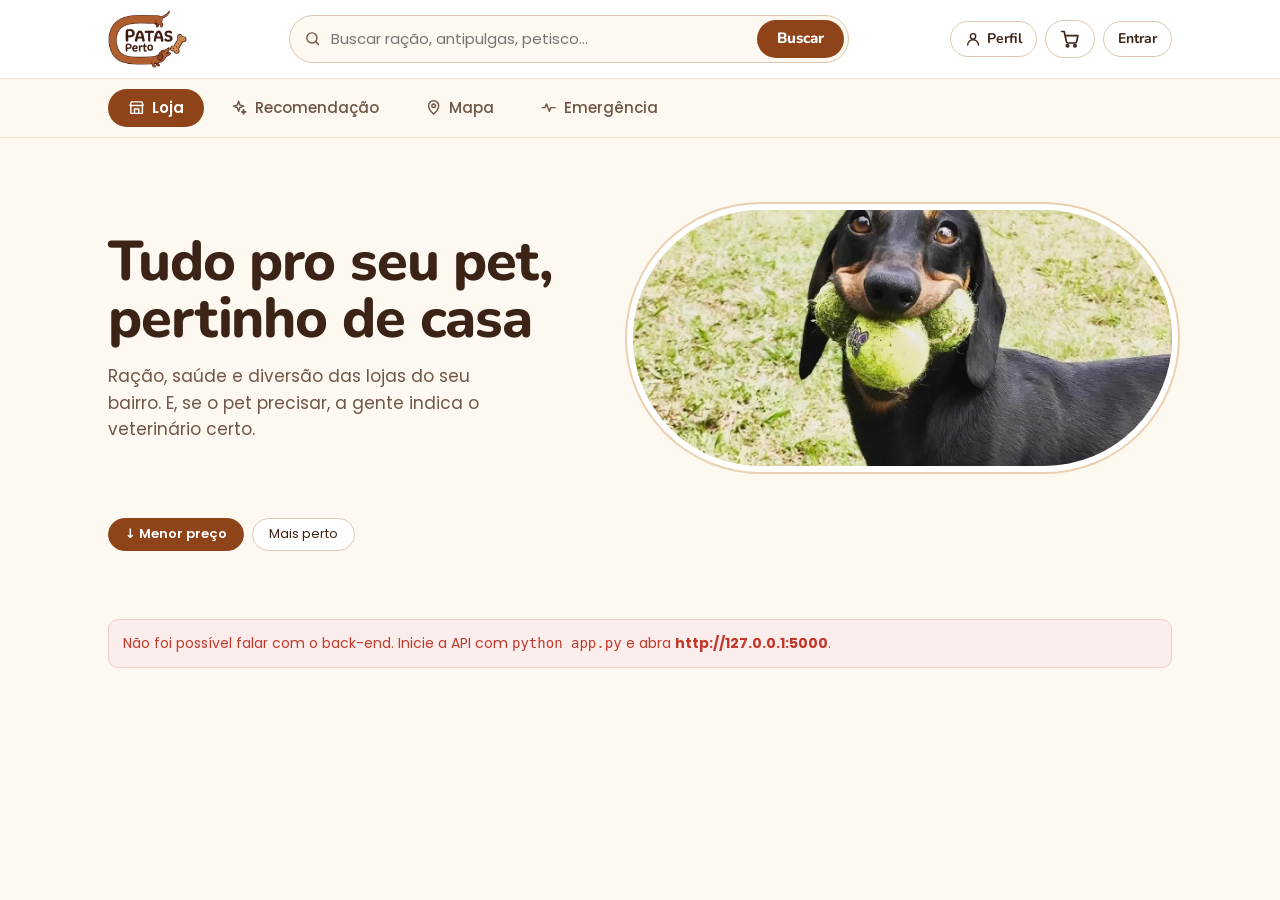
==== commit 966fd485: "Meus pedidos, foto do hero 11x menor e nome certo no modo sem conta - Nova tabela pedidos (compras.p" ====
--- a/static/index.html
+++ b/static/index.html
@@ -41,7 +41,7 @@
       <p class="apoio">Ração, saúde e diversão das lojas do seu bairro. E, se o pet precisar, a gente indica o veterinário certo.</p>
     </div>
     <figure class="hero-foto">
-      <img src="/static/img/upscalemedia-transformed.webp" alt="Cachorrinha salsicha preta e caramelo com três bolinhas de tênis na boca, olhando para a câmera" width="1600" height="1196">
+      <img src="/static/img/hero-salsicha.webp" alt="Cachorrinha salsicha preta e caramelo com três bolinhas de tênis na boca, olhando para a câmera" width="1200" height="897">
     </figure>
   </section>
   <div class="filtros">
--- a/static/style.css
+++ b/static/style.css
@@ -436,8 +436,8 @@
   #mapaLista > :not(.clinica) { grid-column: 1 / -1; }
 
   /* Perfil: blocos Tutor e Pet lado a lado; localização e histórico em largura total */
-  #telaPerfil > .bloco:not(#blocoHist):not(.loc) { display: inline-block; vertical-align: top; width: calc(50% - 8px); }
-  #telaPerfil > .bloco:not(#blocoHist):not(.loc) + .bloco:not(#blocoHist):not(.loc) { margin-left: 16px; }
+  #telaPerfil > .bloco:not(#blocoHist):not(#blocoPedidos):not(.loc) { display: inline-block; vertical-align: top; width: calc(50% - 8px); }
+  #telaPerfil > .bloco:not(#blocoHist):not(#blocoPedidos):not(.loc) + .bloco:not(#blocoHist):not(.loc) { margin-left: 16px; }
   #telaPerfil > .btn-prim { display: block; width: auto; min-width: 260px; margin-left: auto; }
 }
 
@@ -516,8 +516,20 @@
 .pedido-ok .det-titulo { justify-content: center; }
 .num-pedido { display: inline-block; margin: 8px 0 0; padding: 4px 14px; border-radius: var(--pilula); background: var(--marca-claro); color: var(--marca); font-weight: 700; font-variant-numeric: tabular-nums; }
 .pedido-ok .secao { max-width: 460px; margin: 12px auto 0; }
-#telaCarrinho .pedido-ok ~ .bloco, #telaCarrinho .pedido-ok ~ .btn-prim { max-width: 560px; margin-left: auto; margin-right: auto; }
-#telaCarrinho .pedido-ok ~ .btn-prim { display: flex; }
+#telaCarrinho .pedido-ok ~ .bloco, #telaCarrinho .pedido-ok ~ .btn-prim, #telaCarrinho .pedido-ok ~ .btn-sec { max-width: 560px; margin-left: auto; margin-right: auto; }
+#telaCarrinho .pedido-ok ~ .btn-prim, #telaCarrinho .pedido-ok ~ .btn-sec { display: flex; }
 .mini-lista li span:last-child { white-space: nowrap; font-variant-numeric: tabular-nums; }
 body[data-modo="anon"] header { display: none; }   /* no login o logo grande já está na tela */
 @media (max-width: 420px) { nav.secoes { overflow-x: auto; scrollbar-width: none; } nav.secoes button { flex: 0 0 auto; } }
+
+/* ---- Meus pedidos (perfil) ---- */
+.pedido { border-top: 1px solid var(--borda); }
+.pedido summary { display: flex; justify-content: space-between; align-items: center; gap: 12px; padding: 12px 2px; cursor: pointer; list-style: none; border-radius: 10px; }
+.pedido summary::-webkit-details-marker { display: none; }
+.pedido summary > span:first-child { display: flex; flex-direction: column; }
+.pedido summary small { color: var(--texto-suave); font-size: 13px; }
+.pedido summary::after { content: ""; width: 8px; height: 8px; border: solid var(--marca); border-width: 0 2px 2px 0; transform: rotate(45deg); margin: 0 6px 4px; transition: transform .15s; }
+.pedido[open] summary::after { transform: rotate(-135deg); margin-bottom: -4px; }
+.ped-total { margin-left: auto; font-family: var(--fonte-titulo); font-weight: 800; white-space: nowrap; }
+.pedido .mini-lista { margin: 0; border-bottom: none; }
+.pedido > .linha { font-size: 14px; color: var(--texto-suave); margin: 0 0 12px; }
